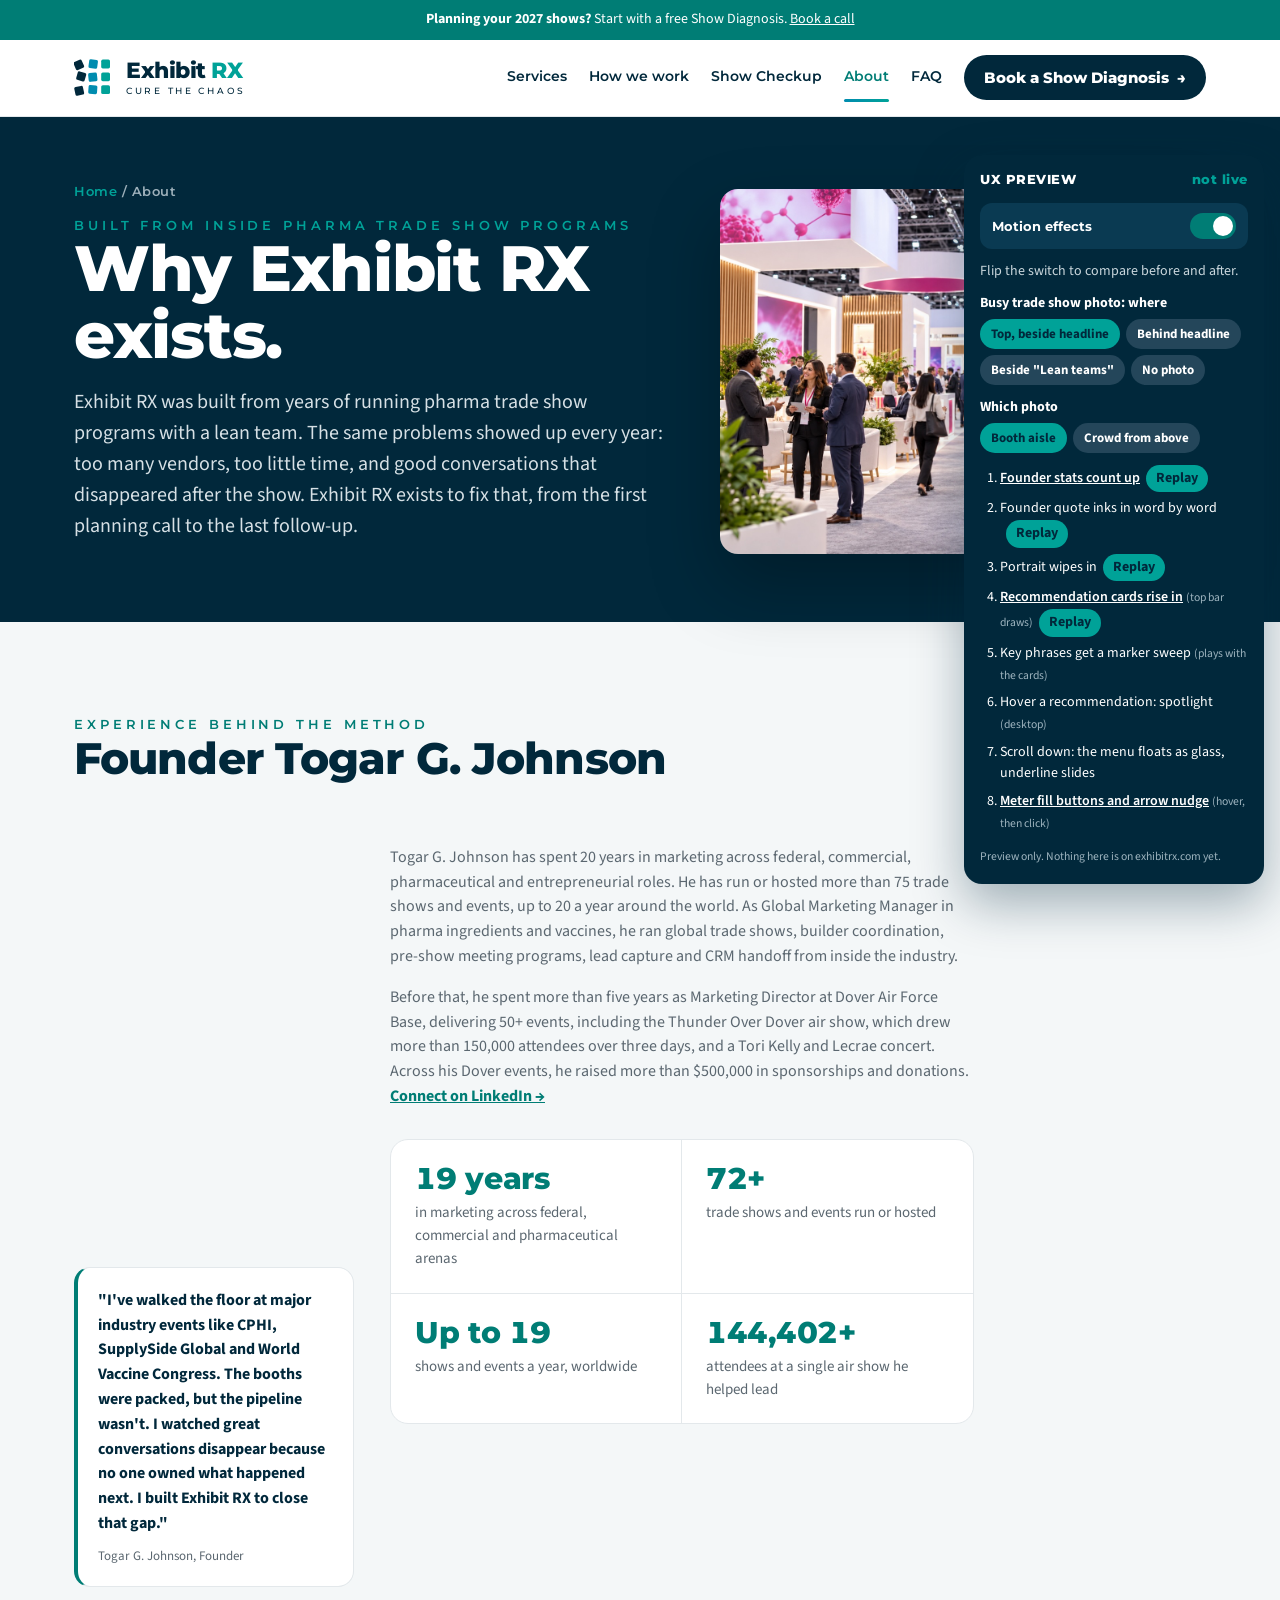
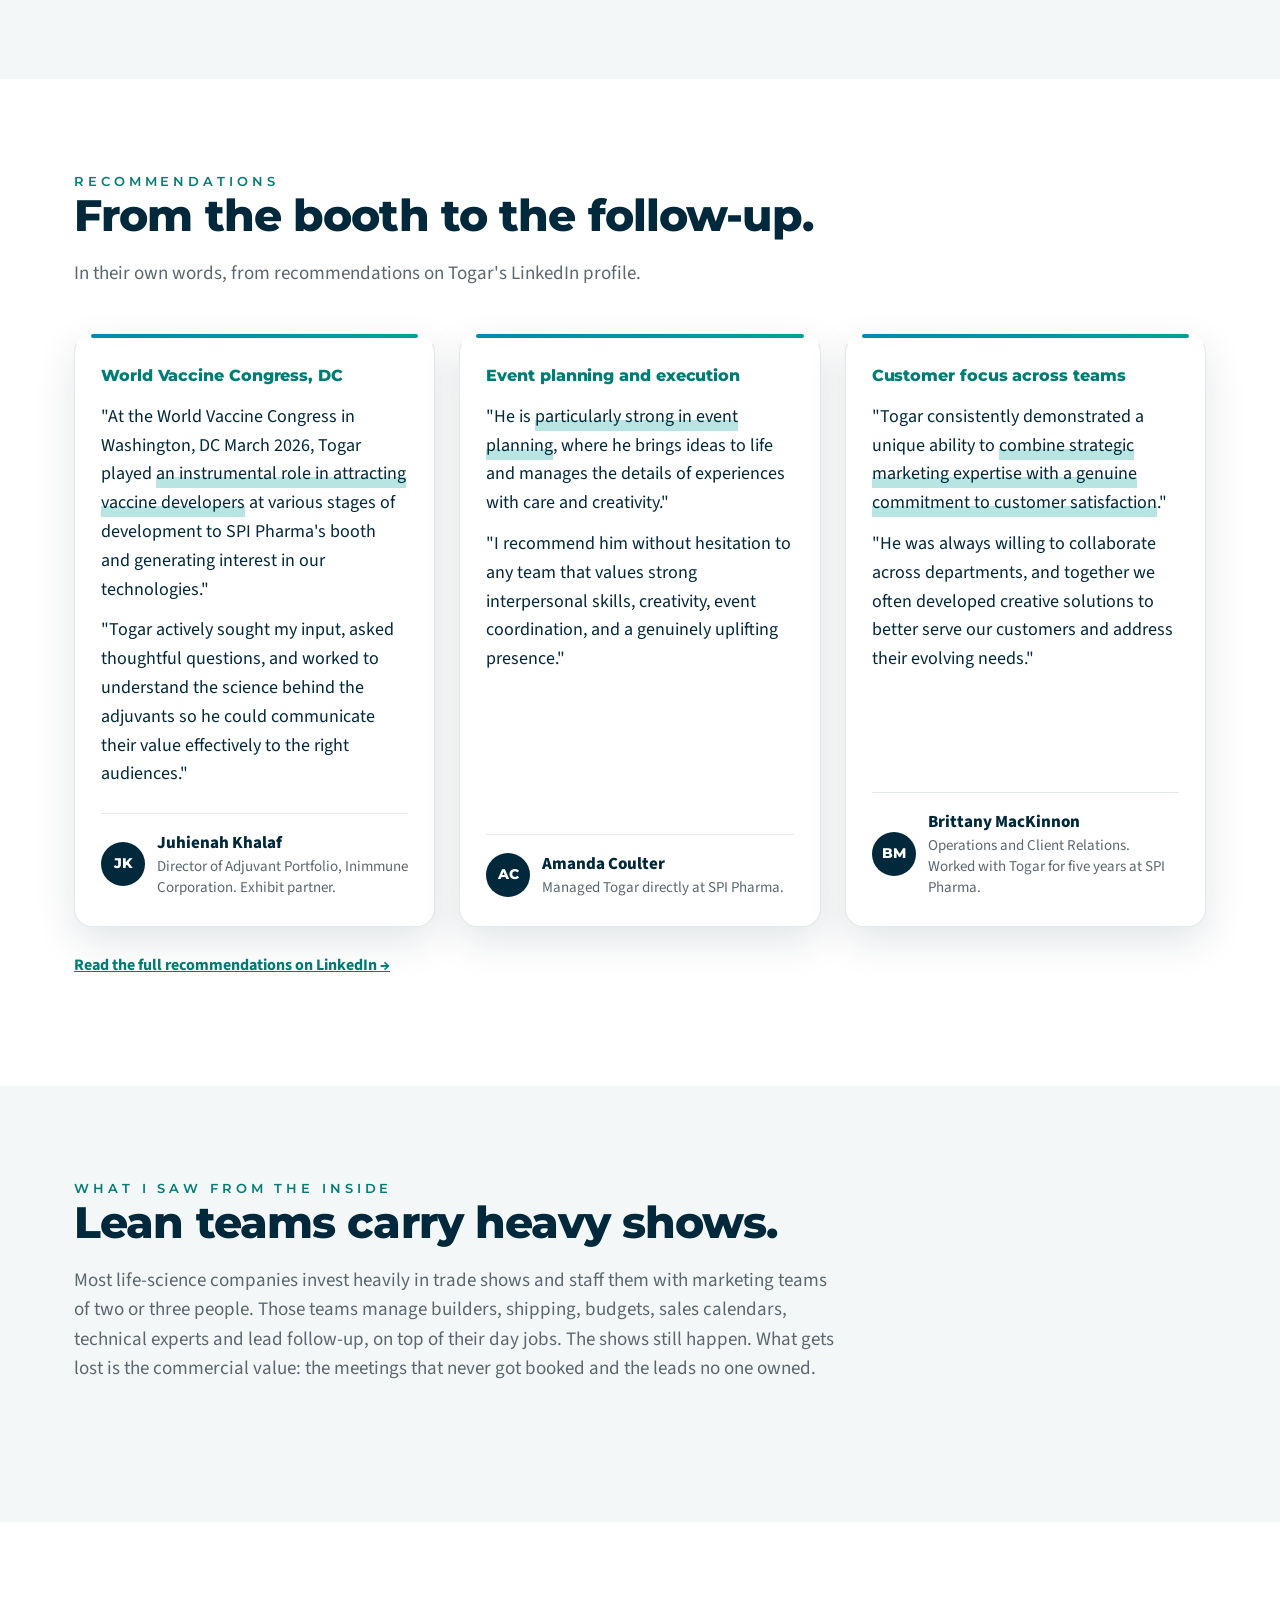
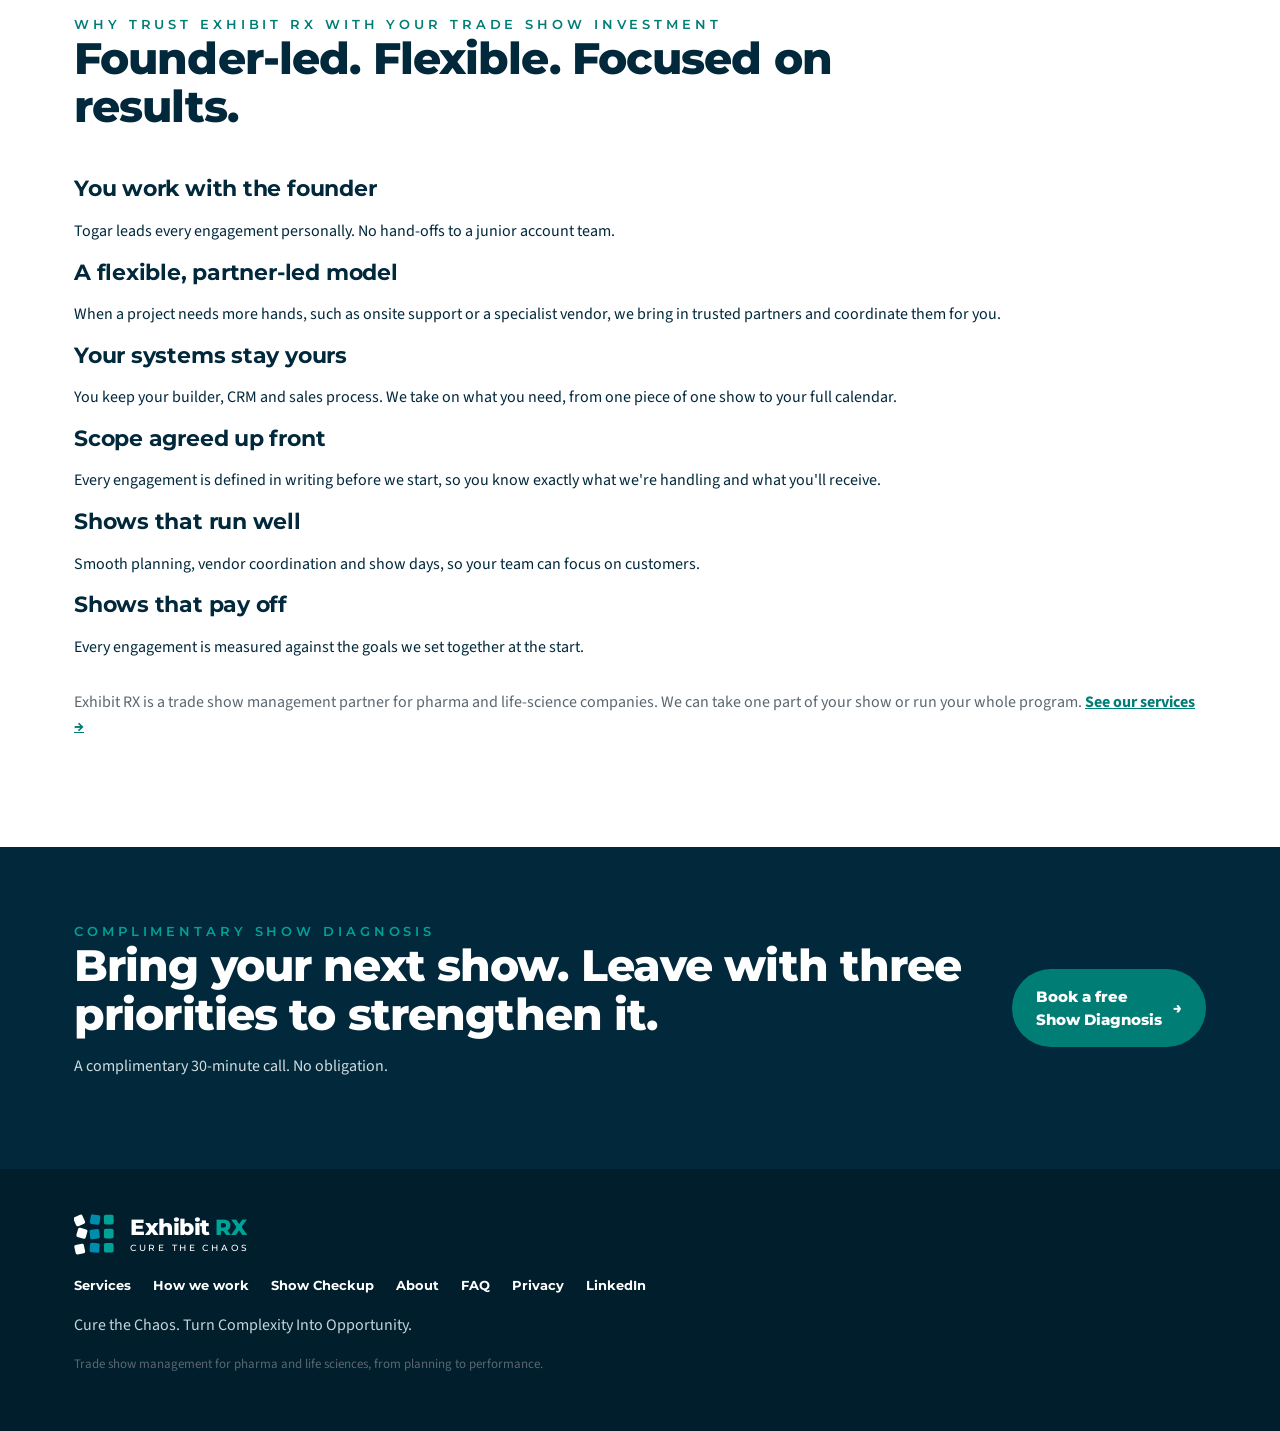
==== about.html @ 1f458995 "Positioning v9: homepage, services, About, Founding Clients, Checkup" ====
<!doctype html>
<html lang="en">
<head>
<meta charset="utf-8" />
<meta name="viewport" content="width=device-width, initial-scale=1" />
<title>About Exhibit RX | Trade Show Management for Pharma and Life Sciences</title>
<meta name="description" content="Why Exhibit RX exists: a founder-led trade show management partner built from years inside pharma and life-science exhibition programs." />
<meta property="og:type" content="website" />
<meta property="og:title" content="About Exhibit RX | Trade Show Management for Pharma and Life Sciences" />
<meta property="og:description" content="Why Exhibit RX exists: a founder-led trade show management partner built from years inside pharma and life-science exhibition programs." />
<meta property="og:image" content="https://exhibitrx.com/images/og-image.jpg" />
<meta property="og:url" content="https://exhibitrx.com/about" />
<link rel="canonical" href="https://exhibitrx.com/about" />
<link rel="icon" href="data:image/svg+xml,%3Csvg xmlns='http://www.w3.org/2000/svg' viewBox='0 0 100 100'%3E%3Crect width='100' height='100' rx='20' fill='%2301283B'/%3E%3Crect x='12' y='17' width='18' height='18' rx='4' fill='%23fff' transform='rotate(-24 21 26)'/%3E%3Crect x='18' y='40' width='18' height='18' rx='4' fill='%23fff' transform='rotate(16 27 49)'/%3E%3Crect x='13' y='70' width='18' height='18' rx='4' fill='%23fff' transform='rotate(-12 22 79)'/%3E%3Crect x='42' y='15' width='18' height='18' rx='4' fill='%23008CAF' transform='rotate(8 51 24)'/%3E%3Crect x='41' y='42' width='18' height='18' rx='4' fill='%23008CAF' transform='rotate(-6 50 51)'/%3E%3Crect x='41' y='67' width='18' height='18' rx='4' fill='%23008CAF' transform='rotate(4 50 76)'/%3E%3Crect x='67' y='15' width='18' height='18' rx='4' fill='%2300A298'/%3E%3Crect x='67' y='41' width='18' height='18' rx='4' fill='%2300A298'/%3E%3Crect x='67' y='67' width='18' height='18' rx='4' fill='%2300A298'/%3E%3C/svg%3E" />
<link rel="preconnect" href="https://fonts.googleapis.com" />
<link rel="preconnect" href="https://fonts.gstatic.com" crossorigin />
<link rel="stylesheet" href="https://fonts.googleapis.com/css2?family=Montserrat:wght@500;600;700;800&family=Source+Sans+3:wght@400;500;600&display=swap" />
<link rel="stylesheet" href="css/styles.css" />
<link rel="stylesheet" href="css/ux.css" />
<style>
  /* Busy trade show photo: placement options for the UX preview */
  .busy-img{display:none;margin:0}
  .busy-img img{width:100%;height:100%;object-fit:cover;display:block;border-radius:var(--radius);box-shadow:0 30px 70px rgba(0,0,0,.28)}
  body[data-place="hero"] .about-hero{display:grid;grid-template-columns:1.1fr .9fr;gap:52px;align-items:center}
  body[data-place="hero"] .busy-img[data-for="hero"]{display:block;aspect-ratio:4/3;max-height:380px}
  body[data-place="problem"] .prob-split{display:grid;grid-template-columns:1fr 1fr;gap:52px;align-items:center}
  body[data-place="problem"] .prob-split .head{margin-bottom:0}
  body[data-place="problem"] .busy-img[data-for="problem"]{display:block;aspect-ratio:4/3;max-height:400px}
  body[data-place="problem"] .busy-img[data-for="problem"] img{box-shadow:var(--shadow)}
  body[data-place="behind"] #about-hero{background:linear-gradient(90deg,rgba(1,40,59,.94) 0%,rgba(1,40,59,.82) 55%,rgba(1,40,59,.55) 100%),var(--busy-bg) center/cover no-repeat;padding:110px 0 104px}
  @media(max-width:900px){
    body[data-place="hero"] .about-hero,body[data-place="problem"] .prob-split{grid-template-columns:1fr;gap:28px}
    body[data-place="hero"] .busy-img[data-for="hero"],body[data-place="problem"] .busy-img[data-for="problem"]{max-height:260px;aspect-ratio:auto;height:240px}
    body[data-place="behind"] #about-hero{background:linear-gradient(rgba(1,40,59,.88),rgba(1,40,59,.88)),var(--busy-bg) center/cover no-repeat;padding:80px 0 76px}
  }
  .ux-guide[open]{max-height:calc(100vh - 32px);overflow:auto}
  .ux-guide .ux-pick{margin:4px 0 12px;display:flex;flex-wrap:wrap;gap:6px}
  .ux-guide .ux-pick button{font:inherit;font-size:13px;font-weight:700;color:#fff;background:#24465a;border:0;border-radius:99px;padding:5px 11px;cursor:pointer}
  .ux-guide .ux-pick button[aria-pressed="true"]{background:var(--teal);color:var(--navy)}
  .ux-guide .ux-pick-label{display:block;font-weight:700;color:#fff;margin-top:6px}
</style>
</head>
<body data-place="hero" data-photo="floor">
<svg width="0" height="0" style="position:absolute" aria-hidden="true">
  <symbol id="erx-mark" viewBox="0 0 100 100">
    <rect x="1" y="6" width="22" height="22" rx="4" fill="currentColor" transform="rotate(-24 12 17)"/>
    <rect x="7" y="35" width="22" height="22" rx="4" fill="currentColor" transform="rotate(16 18 46)"/>
    <rect x="2" y="71" width="22" height="22" rx="4" fill="currentColor" transform="rotate(-12 13 82)"/>
    <rect x="37" y="4" width="22" height="22" rx="4" fill="#008CAF" transform="rotate(8 48 15)"/>
    <rect x="36" y="37" width="22" height="22" rx="4" fill="#008CAF" transform="rotate(-6 47 48)"/>
    <rect x="36" y="68" width="22" height="22" rx="4" fill="#008CAF" transform="rotate(4 47 79)"/>
    <rect x="68" y="4" width="22" height="22" rx="4" fill="#00A298"/>
    <rect x="68" y="36" width="22" height="22" rx="4" fill="#00A298"/>
    <rect x="68" y="68" width="22" height="22" rx="4" fill="#00A298"/>
  </symbol>
</svg>
<div class="topbar"><strong>Planning your 2027 shows?</strong> Start with a free Show Diagnosis. <a href="index.html#audit">Book a call</a></div>
<nav class="nav"><div class="wrap navin">
  <a class="logo" href="index.html" style="color:var(--navy)"><svg width="40" height="40" aria-hidden="true"><use href="#erx-mark"/></svg><span>Exhibit <span style="color:var(--teal)">RX</span><span class="tag">Cure the Chaos</span></span></a>
  <div class="navlinks">
    <a href="index.html#solutions">Services</a>
    <a href="index.html#how">How we work</a>
    <a href="checkup.html">Show Checkup</a>
    <a href="about.html" class="active">About</a>
    <a href="index.html#faq">FAQ</a>
    <a class="btn btn-dark" href="index.html#audit">Book a Show Diagnosis</a>
  </div>
</div></nav>

<header class="hero small" id="about-hero"><div class="wrap about-hero">
  <div class="ah-text">
  <div class="breadcrumb"><a href="index.html">Home</a> / About</div>
  <div class="eyebrow">Built from inside pharma trade show programs</div>
  <h1 style="max-width:820px">Why Exhibit RX exists.</h1>
  <p style="max-width:760px;margin-top:18px">Exhibit RX was built from years of running pharma trade show programs with a lean team. The same problems showed up every year: too many vendors, too little time, and good conversations that disappeared after the show. Exhibit RX exists to fix that, from the first planning call to the last follow-up.</p>
  </div>
  <figure class="busy-img" data-for="hero"><img src="images/expo-floor-wide.jpg" alt="A busy trade show floor with attendees walking between exhibitor booths" width="1200" height="900" /></figure>
</div></header>

<section class="section mist" id="founder"><div class="wrap">
  <div class="head"><div class="eyebrow">Experience behind the method</div><h2>Founder Togar G. Johnson</h2></div>
  <div style="display:flex;flex-wrap:wrap;gap:36px;align-items:flex-start;max-width:900px">
    <div style="flex:0 1 280px"><img src="images/togar-founder.jpg" alt="Togar G. Johnson, founder of Exhibit RX" width="720" height="1080" style="width:100%;height:auto;display:block;border-radius:var(--radius);box-shadow:var(--shadow)" />
      <div class="showcard" style="margin-top:18px;border-left:4px solid var(--teal2);background:#fff">
        <p style="font-size:16px;font-weight:700;color:var(--navy);margin:0">"I've walked the floor at major industry events like CPHI, SupplySide Global and World Vaccine Congress. The booths were packed, but the pipeline wasn't. I watched great conversations disappear because no one owned what happened next. I built Exhibit RX to close that gap."</p>
        <p class="muted small" style="margin:10px 0 0">Togar G. Johnson, Founder</p>
      </div>
    </div>
    <div style="flex:1 1 320px">
      <p class="muted">Togar G. Johnson has spent 20 years in marketing across federal, commercial, pharmaceutical and entrepreneurial roles. He has run or hosted more than 75 trade shows and events, up to 20 a year around the world. As Global Marketing Manager in pharma ingredients and vaccines, he ran global trade shows, builder coordination, pre-show meeting programs, lead capture and CRM handoff from inside the industry.</p>
      <p class="muted" style="margin-bottom:0">Before that, he spent more than five years as Marketing Director at Dover Air Force Base, delivering 50+ events, including the Thunder Over Dover air show, which drew more than 150,000 attendees over three days, and a Tori Kelly and Lecrae concert. Across his Dover events, he raised more than $500,000 in sponsorships and donations. <a href="https://www.linkedin.com/in/togarjohnson" style="color:var(--teal2);font-weight:700">Connect on LinkedIn &rarr;</a></p>
      <dl class="fstats">
        <div><dt>20 years</dt><dd>in marketing across federal, commercial and pharmaceutical arenas</dd></div>
        <div><dt>75+</dt><dd>trade shows and events run or hosted</dd></div>
        <div><dt>Up to 20</dt><dd>shows and events a year, worldwide</dd></div>
        <div><dt>150,000+</dt><dd>attendees at a single air show he helped lead</dd></div>
      </dl>
    </div>
  </div>
</div></section>

<section class="section" id="recommendations"><div class="wrap">
  <style>
    .rec-hl{background:none;color:inherit;padding:0}
    .recs{display:grid;grid-template-columns:repeat(auto-fit,minmax(300px,1fr));gap:24px;margin-top:8px}
    .rec{display:flex;flex-direction:column;background:#fff;border:1px solid var(--cloud);border-top:4px solid var(--teal2);border-radius:var(--radius);padding:28px 26px;box-shadow:var(--shadow);margin:0}
    .rec .rec-tag{font-family:Montserrat,Arial,sans-serif;font-size:16px;font-weight:800;line-height:1.3;letter-spacing:-.005em;color:var(--teal2);margin:0 0 16px}
    .rec blockquote{margin:0 0 24px;font-size:18px;line-height:1.6;color:var(--navy);flex:1}
    .rec blockquote p{margin:0 0 12px}.rec blockquote p:last-child{margin:0}
    .rec figcaption{display:flex;gap:12px;align-items:center;border-top:1px solid var(--cloud);padding-top:16px}
    .rec .rec-init{flex:0 0 44px;width:44px;height:44px;border-radius:50%;background:var(--navy);color:#fff;display:flex;align-items:center;justify-content:center;font-family:Montserrat,Arial,sans-serif;font-weight:800;font-size:14px}
    .rec .rec-name{font-weight:800;font-size:17px;color:var(--navy);display:block}
    .rec .rec-role{font-size:15px;color:var(--slate);display:block;line-height:1.4}
    .recs-more{margin-top:26px}
    .recs-more a{color:var(--teal2);font-weight:700}
  </style>
  <div class="head"><div class="eyebrow">Recommendations</div><h2>From the booth to the follow-up.</h2><p>In their own words, from recommendations on Togar's LinkedIn profile.</p></div>
  <div class="recs">
    <figure class="rec">
      <p class="rec-tag">World Vaccine Congress, DC</p>
      <blockquote>
        <p>"At the World Vaccine Congress in Washington, DC March 2026, Togar played <mark class="rec-hl">an instrumental role in attracting vaccine developers</mark> at various stages of development to SPI Pharma's booth and generating interest in our technologies."</p>
        <p>"Togar actively sought my input, asked thoughtful questions, and worked to understand the science behind the adjuvants so he could communicate their value effectively to the right audiences."</p>
      </blockquote>
      <figcaption><span class="rec-init" aria-hidden="true">JK</span><span><span class="rec-name">Juhienah Khalaf</span><span class="rec-role">Director of Adjuvant Portfolio, Inimmune Corporation. Exhibit partner.</span></span></figcaption>
    </figure>
    <figure class="rec">
      <p class="rec-tag">Event planning and execution</p>
      <blockquote>
        <p>"He is <mark class="rec-hl">particularly strong in event planning</mark>, where he brings ideas to life and manages the details of experiences with care and creativity."</p>
        <p>"I recommend him without hesitation to any team that values strong interpersonal skills, creativity, event coordination, and a genuinely uplifting presence."</p>
      </blockquote>
      <figcaption><span class="rec-init" aria-hidden="true">AC</span><span><span class="rec-name">Amanda Coulter</span><span class="rec-role">Managed Togar directly at SPI Pharma.</span></span></figcaption>
    </figure>
    <figure class="rec">
      <p class="rec-tag">Customer focus across teams</p>
      <blockquote>
        <p>"Togar consistently demonstrated a unique ability to <mark class="rec-hl">combine strategic marketing expertise with a genuine commitment to customer satisfaction</mark>."</p>
        <p>"He was always willing to collaborate across departments, and together we often developed creative solutions to better serve our customers and address their evolving needs."</p>
      </blockquote>
      <figcaption><span class="rec-init" aria-hidden="true">BM</span><span><span class="rec-name">Brittany MacKinnon</span><span class="rec-role">Operations and Client Relations. Worked with Togar for five years at SPI Pharma.</span></span></figcaption>
    </figure>
  </div>
  <p class="recs-more"><a href="https://www.linkedin.com/in/togarjohnson/details/recommendations/" target="_blank" rel="noopener">Read the full recommendations on LinkedIn &rarr;</a></p>
</div></section>

<section class="section mist" id="problem"><div class="wrap prob-split">
  <div class="head"><div class="eyebrow">What I saw from the inside</div><h2>Lean teams carry heavy shows.</h2><p>Most life-science companies invest heavily in trade shows and staff them with marketing teams of two or three people. Those teams manage builders, shipping, budgets, sales calendars, technical experts and lead follow-up, on top of their day jobs. The shows still happen. What gets lost is the commercial value: the meetings that never got booked and the leads no one owned.</p></div>
  <figure class="busy-img" data-for="problem"><img src="images/expo-floor-wide.jpg" alt="A busy trade show floor with attendees walking between exhibitor booths" width="1200" height="900" loading="lazy" /></figure>
</div></section>

<section class="section" id="how-we-work"><div class="wrap">
  <div class="head"><div class="eyebrow">Why trust Exhibit RX with your trade show investment</div><h2>Founder-led. Flexible. Focused on results.</h2></div>
  <div class="whygrid">
    <div><h3>You work with the founder</h3><p>Togar leads every engagement personally. No hand-offs to a junior account team.</p></div>
    <div><h3>A flexible, partner-led model</h3><p>When a project needs more hands, such as onsite support or a specialist vendor, we bring in trusted partners and coordinate them for you.</p></div>
    <div><h3>Your systems stay yours</h3><p>You keep your builder, CRM and sales process. We take on what you need, from one piece of one show to your full calendar.</p></div>
    <div><h3>Scope agreed up front</h3><p>Every engagement is defined in writing before we start, so you know exactly what we're handling and what you'll receive.</p></div>
    <div><h3>Shows that run well</h3><p>Smooth planning, vendor coordination and show days, so your team can focus on customers.</p></div>
    <div><h3>Shows that pay off</h3><p>Every engagement is measured against the goals we set together at the start.</p></div>
  </div>
  <p class="muted" style="margin-top:30px">Exhibit RX is a trade show management partner for pharma and life-science companies. We can take one part of your show or run your whole program. <a href="index.html#solutions" style="color:var(--teal2);font-weight:700">See our services &rarr;</a></p>
</div></section>

<section class="cta" id="audit"><div class="wrap cta-in">
  <div><div class="eyebrow" style="color:var(--teal)">Complimentary Show Diagnosis</div><h2>Bring your next show. Leave with three priorities to strengthen it.</h2><p style="color:#D1DCE0">A complimentary 30-minute call. No obligation.</p></div>
  <a class="btn btn-primary" href="https://calendly.com/togarjohnson/exhibit-rx-discovery-call" target="_blank" rel="noopener">Book a free Show Diagnosis</a>
</div></section>

<footer class="footer"><div class="wrap">
  <a class="logo" href="index.html" style="color:#fff"><svg width="44" height="44" aria-hidden="true"><use href="#erx-mark"/></svg><span>Exhibit <span style="color:var(--teal)">RX</span><span class="tag">Cure the Chaos</span></span></a>
  <div class="flinks"><a href="index.html#solutions">Services</a><a href="index.html#how">How we work</a><a href="checkup.html">Show Checkup</a><a href="about.html">About</a><a href="index.html#faq">FAQ</a><a href="privacy.html">Privacy</a><a href="https://www.linkedin.com/in/togarjohnson">LinkedIn</a></div>
  <p>Cure the Chaos. Turn Complexity Into Opportunity.</p>
  <p class="small muted">Trade show management for pharma and life sciences, from planning to performance.</p>
</div></footer>
<script src="scripts/ux.js"></script>
<script>
/* UX preview: try the busy trade show photo in different places */
(function(){
  var body=document.body, KEY='erx-busy';
  var photos={
    floor:{src:'images/expo-floor-wide.jpg',alt:'A busy trade show floor with attendees walking between exhibitor booths',label:'Booth aisle'},
    crowd:{src:'https://images.unsplash.com/photo-1560439514-4e9645039924?auto=format&fit=crop&w=1400&q=80',alt:'A packed exhibition hall seen from above, crowded with attendees',label:'Crowd from above'}
  };
  var places=[['hero','Top, beside headline'],['behind','Behind headline'],['problem','Beside "Lean teams"'],['none','No photo']];
  try{ var saved=JSON.parse(localStorage.getItem(KEY)||'{}'); if(saved.place) body.dataset.place=saved.place; if(saved.photo&&photos[saved.photo]) body.dataset.photo=saved.photo; }catch(e){}
  function apply(){
    var p=photos[body.dataset.photo]||photos.floor;
    [].forEach.call(document.querySelectorAll('.busy-img img'),function(im){ im.src=p.src; im.alt=p.alt; });
    document.getElementById('about-hero').style.setProperty('--busy-bg','url("'+p.src+'")');
    [].forEach.call(document.querySelectorAll('.ux-pick button'),function(b){ b.setAttribute('aria-pressed',String(body.dataset[b.dataset.k]===b.dataset.v)); });
    try{ localStorage.setItem(KEY,JSON.stringify({place:body.dataset.place,photo:body.dataset.photo})); }catch(e){}
  }
  var g=document.querySelector('.ux-guide .ux-body');
  if(g){
    var box=document.createElement('div');
    box.innerHTML='<span class="ux-pick-label">Busy trade show photo: where</span><div class="ux-pick">'+
      places.map(function(x){ return '<button type="button" data-k="place" data-v="'+x[0]+'">'+x[1]+'</button>'; }).join('')+'</div>'+
      '<span class="ux-pick-label">Which photo</span><div class="ux-pick">'+
      Object.keys(photos).map(function(k){ return '<button type="button" data-k="photo" data-v="'+k+'">'+photos[k].label+'</button>'; }).join('')+'</div>';
    g.insertBefore(box,g.querySelector('ol'));
    box.addEventListener('click',function(e){
      var b=e.target.closest('button'); if(!b) return;
      body.dataset[b.dataset.k]=b.dataset.v; apply();
      var t=body.dataset.place==='problem'?document.getElementById('problem'):document.getElementById('about-hero');
      if(body.dataset.place!=='none') t.scrollIntoView({block:'start',behavior:'smooth'});
    });
  }
  apply();
})();
</script>
<script defer src="/_vercel/insights/script.js"></script>
</body>
</html>
---- css/styles.css ----
:root{--navy:#01283B;--navy2:#0A3A52;--teal:#00A298;--teal2:#007D75;--blue:#008CAF;--mist:#F4F7F8;--cloud:#E3E8EB;--slate:#5B6770;--white:#fff;--shadow:0 14px 40px rgba(1,40,59,.12);--radius:18px}
*{box-sizing:border-box}
html{scroll-behavior:smooth}
body{margin:0;font-family:"Source Sans 3",Arial,sans-serif;color:var(--navy);background:#fff;line-height:1.55}
a{color:inherit}
.wrap{max-width:1180px;margin:auto;padding:0 24px}
.eyebrow{font-family:Montserrat,Arial,sans-serif;text-transform:uppercase;letter-spacing:.3em;font-size:13px;font-weight:600;color:var(--teal2)}
h1,h2,h3{line-height:1.08;margin:0;font-family:Montserrat,Arial,sans-serif;font-weight:800}
h3{font-weight:700}
h1{font-size:clamp(40px,6vw,64px);line-height:1.05;letter-spacing:-.02em}
h2{font-size:clamp(30px,4.2vw,44px);line-height:1.1;letter-spacing:-.02em}
h3{font-size:22px;line-height:1.2;letter-spacing:-.01em}
.muted{color:var(--slate)}
.btn{font-family:Montserrat,Arial,sans-serif;font-size:15px;display:inline-flex;align-items:center;justify-content:center;padding:14px 22px;border-radius:999px;font-weight:800;text-decoration:none;border:2px solid transparent;cursor:pointer}
.btn-primary{background:var(--teal2);color:#fff}
.btn-primary:hover{background:var(--navy);color:#fff}
.hero .btn-primary:hover,.cta .btn-primary:hover{background:var(--teal);color:var(--navy)}
.btn-dark:hover{background:var(--teal2)}
.btn-dark{background:var(--navy);color:#fff}
.btn-outline{border-color:var(--navy);color:var(--navy)}
.btn-outline:hover{background:var(--navy);color:#fff}
.topbar{background:var(--teal2);color:#fff;text-align:center;padding:9px 16px;font-size:14px}
.topbar a{text-decoration:underline}
.nav{position:sticky;top:0;z-index:10;background:rgba(255,255,255,.96);backdrop-filter:blur(10px);border-bottom:1px solid var(--cloud)}
.navin{height:76px;display:flex;align-items:center;justify-content:space-between;gap:20px}
.logo{display:flex;align-items:center;gap:12px;font-family:Montserrat,Arial,sans-serif;font-weight:800;font-size:22px;letter-spacing:-.02em;line-height:1;white-space:nowrap;text-decoration:none}
.logo .tag{display:block;font-weight:500;font-size:8.5px;letter-spacing:.32em;text-transform:uppercase;margin-top:5px}
.navlinks{display:flex;gap:22px;align-items:center;font-size:14px;font-weight:600;font-family:Montserrat,Arial,sans-serif}
.navlinks a{text-decoration:none;padding:6px 0;border-bottom:2px solid transparent}
.navlinks a:hover,.navlinks a.active{color:var(--teal2);border-bottom-color:var(--teal2)}
.hero{background:var(--navy);color:#fff;padding:92px 0 86px}
.hero.small{padding:64px 0 60px}
.hero-grid{display:grid;grid-template-columns:1.05fr .95fr;gap:58px;align-items:center}
.hero .eyebrow{color:var(--teal)}
.hero p{font-size:20px;color:#D6E0E5;max-width:660px}
.hero-actions{display:flex;gap:12px;flex-wrap:wrap;margin:30px 0 14px}
.hero-note{font-size:14px!important}
.mock{background:var(--navy2);border:1px solid rgba(255,255,255,.14);border-radius:22px;padding:22px;box-shadow:0 30px 70px rgba(0,0,0,.25)}
.mock-head{display:flex;justify-content:space-between;gap:12px;align-items:center;border-bottom:1px solid rgba(255,255,255,.12);padding-bottom:16px}
.pill{font-size:11px;font-weight:800;text-transform:uppercase;letter-spacing:.08em;border:1px solid rgba(0,162,152,.7);color:var(--teal);padding:5px 10px;border-radius:999px}
.kpis{display:grid;grid-template-columns:repeat(4,1fr);gap:10px;margin:18px 0}
.kpi{background:rgba(255,255,255,.08);padding:13px;border-radius:12px}
.kpi b{display:block;font-size:24px;font-family:Montserrat,Arial,sans-serif;font-weight:800}
.kpi span{font-size:11px;color:#c8d6dc}
.pipeline{display:grid;gap:8px}
.stage{padding:12px 14px;border-radius:10px;background:rgba(255,255,255,.09);display:flex;justify-content:space-between}
.stage:last-child{background:var(--teal);color:var(--navy);font-weight:800}
.stage b{font-family:Montserrat,Arial,sans-serif}
.section{padding:92px 0}
.section.tight{padding:56px 0}
.section.mist{background:var(--mist)}
.section.navy{background:var(--navy);color:#fff}
.head{max-width:770px;margin-bottom:46px}
.head.center{margin-left:auto;margin-right:auto;text-align:center}
.head p{font-size:19px;color:var(--slate)}
.navy .head p{color:#D1DCE0}
.breadcrumb{font-size:13px;color:#9db0ba;margin-bottom:14px;font-family:Montserrat,Arial,sans-serif;font-weight:600;letter-spacing:.04em}
.breadcrumb a{color:var(--teal);text-decoration:none}

/* Bridge (home) */
.bridge{display:grid;grid-template-columns:1fr auto 1fr auto 1fr;gap:14px;align-items:center}
.bridge .box{border:1px solid var(--cloud);border-radius:16px;padding:24px;background:#fff;min-height:150px}
.bridge .erx{background:var(--navy);color:#fff;border-color:var(--navy)}
.arrow{font-weight:900;color:var(--teal2);font-size:24px}

/* Method timeline (redesigned) */
.phase-track{display:flex;gap:10px;flex-wrap:wrap;margin-bottom:54px}
.phase-track a{flex:1;min-width:160px;text-align:center;padding:14px 10px;border-radius:12px;background:var(--mist);text-decoration:none;font-family:Montserrat,Arial,sans-serif;font-weight:800;font-size:13px;color:var(--navy);border:1px solid var(--cloud)}
.phase-track a:hover{border-color:var(--teal2);color:var(--teal2)}
.phase{margin-bottom:68px}
.phase:last-child{margin-bottom:0}
.phase-head{display:flex;align-items:center;gap:16px;margin-bottom:30px}
.phase-num{font-family:Montserrat,Arial,sans-serif;font-weight:800;font-size:13px;letter-spacing:.1em;color:#fff;background:var(--navy);border-radius:999px;padding:8px 16px;white-space:nowrap}
.phase.during .phase-num{background:var(--teal2)}
.phase.after .phase-num{background:var(--blue)}
.phase-head h2{font-size:clamp(24px,3vw,32px)}
.phase-steps{position:relative;display:grid;gap:0}
.phase-steps::before{content:"";position:absolute;left:27px;top:8px;bottom:8px;width:2px;background:var(--cloud)}
.tl-step{position:relative;display:grid;grid-template-columns:56px 1fr;gap:22px;padding:22px 0}
.tl-marker{position:relative;z-index:1;width:56px;height:56px;border-radius:50%;background:#fff;border:2px solid var(--navy);display:flex;align-items:center;justify-content:center;font-family:Montserrat,Arial,sans-serif;font-weight:800;font-size:16px;color:var(--navy)}
.phase.during .tl-marker{border-color:var(--teal2);color:var(--teal2)}
.phase.after .tl-marker{border-color:var(--blue);color:var(--blue)}
.tl-card{background:#fff;border:1px solid var(--cloud);border-radius:16px;padding:22px 26px;display:flex;flex-wrap:wrap;gap:6px 18px;align-items:baseline}
.tl-card h3{flex:0 0 auto}
.tl-card .tl-tag{font-family:Montserrat,Arial,sans-serif;font-size:11px;font-weight:800;text-transform:uppercase;letter-spacing:.08em;color:var(--teal2)}
.tl-card p{margin:8px 0 0;width:100%;color:var(--slate)}

/* Method page intro stat strip */
.stat-strip{display:grid;grid-template-columns:repeat(3,1fr);gap:18px;margin-top:40px}
.stat-strip .card{border:1px solid var(--cloud);border-radius:16px;padding:22px;background:#fff}
.stat-strip strong{font-size:30px;color:var(--teal2);display:block;font-family:Montserrat,Arial,sans-serif;font-weight:800}

/* Product shell (platform) */
.product-shell{display:grid;grid-template-columns:250px 1fr;min-height:560px;border:1px solid var(--cloud);border-radius:22px;overflow:hidden;box-shadow:var(--shadow);background:#fff}
.side{background:var(--navy);color:#fff;padding:24px}
.side .brand{font-weight:900;font-size:20px;margin-bottom:28px}
.menu{display:grid;gap:8px}
.menu div{padding:10px 12px;border-radius:9px;color:#cbd8de;font-weight:700;font-size:14px}
.menu div.active{background:rgba(0,162,152,.18);color:#fff}
.dash{padding:30px}
.dash .pill{color:var(--teal2);border-color:var(--teal2)}
.dash-top{display:flex;justify-content:space-between;gap:20px;align-items:flex-start}
.showcard{margin-top:24px;border:1px solid var(--cloud);border-radius:16px;padding:20px}
.row{display:grid;grid-template-columns:repeat(4,1fr);gap:12px;margin-top:16px}
.metric{background:var(--mist);border-radius:12px;padding:15px}
.metric b{display:block;font-size:24px;font-family:Montserrat,Arial,sans-serif;font-weight:800}
.timeline{display:grid;grid-template-columns:repeat(5,1fr);gap:8px;margin-top:16px}
.timeline span{font-family:Montserrat,Arial,sans-serif;text-align:center;padding:10px 6px;background:var(--mist);border-radius:9px;font-size:12px;font-weight:800}
.timeline span.done{background:#DCF5F1;color:#006D65}

.feature-grid{display:grid;grid-template-columns:repeat(2,1fr);gap:18px}
.feature-grid .card{border:1px solid var(--cloud);border-radius:16px;padding:24px;background:#fff}
.feature-grid .card h3{margin-bottom:8px}

/* Photo split sections */
.photo-split{display:grid;grid-template-columns:1fr 1fr;gap:48px;align-items:center}
.photo-split.reverse{direction:rtl}
.photo-split.reverse>*{direction:ltr}
.photo-split img{width:100%;height:100%;max-height:440px;object-fit:cover;border-radius:var(--radius);box-shadow:var(--shadow);display:block}
.photo-split .eyebrow{display:block;margin-bottom:10px}
.photo-split h2{margin-bottom:14px}

/* Services / offers */
.offers{display:grid;grid-template-columns:repeat(3,1fr);gap:18px}
.offer{border:1px solid var(--cloud);border-radius:18px;padding:26px;display:flex;flex-direction:column}
.offer.featured{border:2px solid var(--teal2);box-shadow:var(--shadow)}
.offer ul{padding-left:20px;color:var(--slate);flex:1}
.offer .tag{font-size:12px;font-weight:800;text-transform:uppercase;letter-spacing:.1em;color:var(--teal2)}

/* Scorecard */
.scorecard{display:grid;grid-template-columns:.9fr 1.1fr;gap:34px;align-items:start}
.scorebox{border:1px solid var(--cloud);border-radius:18px;background:#fff;padding:26px}
.q{margin:18px 0}
.q label{display:block;font-weight:800;margin-bottom:8px}
.scale{display:grid;grid-template-columns:repeat(5,1fr);gap:7px}
.scale button{font-family:Montserrat,Arial,sans-serif;padding:9px;border:1px solid var(--cloud);background:#fff;border-radius:8px;font-weight:800;cursor:pointer}
.scale button.selected{background:var(--teal2);border-color:var(--teal2);color:#fff}
.gate{display:none;margin-top:20px;padding:20px;background:var(--mist);border-radius:14px}
.gate.show{display:block}
.fields{display:grid;grid-template-columns:1fr 1fr;gap:10px}
.fields input{width:100%;padding:12px;border:1px solid #bac6cc;border-radius:9px}
.results{display:none;margin-top:20px;border-top:1px solid var(--cloud);padding-top:20px}
.results.show{display:block}
.scorebig{font-size:56px;font-weight:800;color:var(--navy);font-family:Montserrat,Arial,sans-serif}
.bands{display:grid;gap:10px}
.band{display:grid;grid-template-columns:120px 1fr 42px;gap:10px;align-items:center;font-size:13px}
.bar{display:block;height:9px;background:var(--cloud);border-radius:99px;overflow:hidden}
.fill{display:block;height:100%;background:var(--teal)}

.proof{display:grid;grid-template-columns:repeat(3,1fr);gap:18px}
.proof .card{border:1px solid var(--cloud);border-radius:16px;padding:22px;background:#fff}
.proof strong{font-size:34px;color:var(--teal2);display:block;font-family:Montserrat,Arial,sans-serif;font-weight:800}

/* Compare table */
.compare-wrap{overflow-x:auto;border:1px solid var(--cloud);border-radius:16px}
table.compare{width:100%;border-collapse:collapse;font-size:15px;background:#fff}
table.compare th,table.compare td{padding:14px 16px;text-align:left;border-bottom:1px solid var(--cloud)}
table.compare th{font-family:Montserrat,Arial,sans-serif;font-weight:700;background:var(--mist);white-space:nowrap}
table.compare td:last-child,table.compare th:last-child{color:var(--teal2);font-weight:700}
table.compare tr:last-child td{border-bottom:none}

/* FAQ */
.faq{display:grid;gap:14px;max-width:880px}
.faq-item{border:1px solid var(--cloud);border-radius:16px;padding:22px 26px;background:#fff}
.faq-item h3{font-size:18px;margin-bottom:8px}
.faq-item p{color:var(--slate);font-size:16px;margin:0}

/* Exhibit RX Method: Prescribe / Prepare / Perform / Prove / Progress */
.acc-grid{display:grid;grid-template-columns:repeat(5,1fr);gap:16px}
.acc-grid .card{border:1px solid var(--cloud);border-radius:16px;padding:22px 20px;background:#fff}
.acc-grid .card h3{margin:6px 0 8px;font-size:19px}
.acc-grid .step-num{font-family:Montserrat,Arial,sans-serif;font-weight:800;font-size:12px;color:#fff;background:var(--navy);border-radius:999px;width:28px;height:28px;display:flex;align-items:center;justify-content:center;margin-bottom:10px}

/* One commercial process flow */
.flow{display:grid;grid-template-columns:repeat(5,1fr);gap:12px}
.flow div{background:var(--mist);border:1px solid var(--cloud);border-radius:12px;padding:18px 12px;text-align:center}
.flow div b{display:block;font-family:Montserrat,Arial,sans-serif;font-weight:800;color:var(--navy);margin-bottom:4px}
.flow div span{font-size:12px;color:var(--slate)}

/* Solutions by problem (2-col) */
.offers.two-col{grid-template-columns:repeat(2,1fr)}

/* Pulse / Continuum split blocks */
.pulse-grid{display:grid;grid-template-columns:1fr 1fr;gap:48px;align-items:center}
.pulse-grid .showcard{margin-top:0}

.team-grid{display:grid;grid-template-columns:repeat(3,1fr);gap:18px}
.team-grid .card{border:1px solid var(--cloud);border-radius:16px;padding:24px;background:#fff;text-align:center}
.team-grid .avatar{width:64px;height:64px;border-radius:50%;background:var(--navy);color:var(--teal);display:flex;align-items:center;justify-content:center;margin:0 auto 14px;font-family:Montserrat,Arial,sans-serif;font-weight:800;font-size:20px}

.cta{padding:74px 0;background:var(--navy);color:#fff}
.cta-in{display:flex;justify-content:space-between;gap:30px;align-items:center}
.footer{background:#001E2C;color:#C7D4DA;padding:44px 0}
.footer .flinks{display:flex;gap:22px;flex-wrap:wrap;margin:18px 0;font-family:Montserrat,Arial,sans-serif;font-weight:700;font-size:13px}
.footer .flinks a{text-decoration:none}
.footer .flinks a:hover{color:#fff}
.footer a{color:#fff}
.small{font-size:13px}
.hidden{display:none!important}

@media(max-width:900px){
  .navlinks{display:none}
  .hero-grid,.scorecard,.product-shell,.feature-grid,.photo-split{grid-template-columns:1fr}
  .photo-split.reverse{direction:ltr}
  .photo-split img{max-height:280px}
  .side{display:none}
  .offers,.proof,.stat-strip,.team-grid,.acc-grid,.flow,.offers.two-col,.pulse-grid{grid-template-columns:1fr}
  .bridge{grid-template-columns:1fr}
  .arrow{transform:rotate(90deg);text-align:center}
  .row,.kpis{grid-template-columns:repeat(2,1fr)}
  .timeline{grid-template-columns:1fr}
  .cta-in{display:block}
  .cta-in .btn{margin-top:18px}
  .tl-step{grid-template-columns:44px 1fr;gap:14px}
  .tl-marker{width:44px;height:44px;font-size:13px}
  .phase-steps::before{left:21px}
}
@media(max-width:580px){
  .row,.kpis,.fields{grid-template-columns:1fr}
  .hero{padding-top:64px}
  .section{padding:70px 0}
  .phase-track a{min-width:120px}
}

/* Founder block + photo carousel (about page) */
.founder{display:flex;gap:36px;align-items:flex-start;max-width:900px}
.founder-pic{width:160px;height:160px;border-radius:50%;object-fit:cover;flex-shrink:0;box-shadow:var(--shadow)}
.carousel{position:relative}
.carousel-track{display:flex;gap:18px;overflow-x:auto;scroll-snap-type:x mandatory;scroll-behavior:smooth;-ms-overflow-style:none;scrollbar-width:none;padding-bottom:4px}
.carousel-track::-webkit-scrollbar{display:none}
.carousel .slide{flex:0 0 calc((100% - 18px)/2);scroll-snap-align:start;margin:0;background:#fff;border:1px solid var(--cloud);border-radius:16px;padding:14px}
.carousel .slide img{width:100%;aspect-ratio:4/3;object-fit:cover;border-radius:12px;display:block}
.carousel .slide figcaption{font-size:.9rem;color:var(--slate);margin-top:10px}
.carousel-btn{position:absolute;top:40%;transform:translateY(-50%);width:44px;height:44px;border-radius:50%;border:0;background:var(--navy);color:#fff;font-size:28px;line-height:1;cursor:pointer;box-shadow:var(--shadow)}
.carousel-btn:hover{background:var(--teal2)}
.carousel-btn.prev{left:-14px}
.carousel-btn.next{right:-14px}
.carousel-dots{display:flex;justify-content:center;gap:8px;margin-top:18px}
.carousel-dots button{width:10px;height:10px;border-radius:50%;border:0;padding:0;background:var(--cloud);cursor:pointer}
.carousel-dots button.on{background:var(--teal)}
@media (max-width:860px){
  .founder{flex-direction:column;align-items:center;text-align:left}
  .carousel .slide{flex-basis:88%}
  .carousel-btn.prev{left:4px}
  .carousel-btn.next{right:4px}
}

/* Positioning update: pieces, keep list, RX Pulse, five measures, Continuum */
.pieces{list-style:none;padding:0;margin:0 0 8px;display:flex;flex-wrap:wrap;gap:10px}
.pieces li{font-family:Montserrat,Arial,sans-serif;font-weight:700;font-size:14px;padding:10px 16px;border:1px solid var(--cloud);border-radius:999px;background:#fff}
.keep{margin-top:36px;max-width:820px}
.keep-list{font-family:Montserrat,Arial,sans-serif;font-weight:800;font-size:clamp(20px,2.4vw,26px);line-height:1.35;margin:0 0 14px}
.keep-list span:last-child{color:var(--teal2)}
.keep .muted{font-size:19px;margin:0}
.pulse-cards{display:grid;grid-template-columns:repeat(3,1fr);gap:18px}
.pulse-cards div{background:var(--navy2);border:1px solid #285165;border-radius:16px;padding:26px}
.pulse-cards h3{margin:12px 0 8px}
.pulse-cards p{color:#cbd8de;margin:0}
.pulse-num{font-family:Montserrat,Arial,sans-serif;font-weight:800;font-size:13px;letter-spacing:.1em;color:var(--teal)}
.measures{list-style:none;padding:0;margin:0;display:grid;gap:0;max-width:880px;border-top:1px solid var(--cloud)}
.measures li{display:grid;grid-template-columns:64px 1fr;gap:18px;align-items:baseline;padding:20px 0;border-bottom:1px solid var(--cloud)}
.measures li>span{font-family:Montserrat,Arial,sans-serif;font-weight:800;font-size:22px;color:var(--teal2)}
.measures h3{font-size:20px;margin-bottom:4px}
.measures p{margin:0}
.callout{margin:32px 0 0;max-width:880px;padding:22px 26px;border-left:4px solid var(--teal2);background:var(--mist);border-radius:0 16px 16px 0;font-size:19px;font-weight:600;color:var(--navy)}
.cycle{list-style:none;padding:0;margin:0;display:grid;gap:10px;justify-items:center}
.cycle li{position:relative;text-align:center;font-family:Montserrat,Arial,sans-serif;font-weight:800}
.cycle .show{width:100%;max-width:340px;padding:16px;border-radius:14px;background:var(--navy);color:#fff;letter-spacing:.08em;text-transform:uppercase;font-size:15px}
.cycle .step{color:var(--teal2);font-size:14px;letter-spacing:.2em;text-transform:uppercase;padding:2px 0 20px}
.cycle .step::after{content:"\2193";position:absolute;left:50%;bottom:-4px;transform:translateX(-50%);font-size:18px;letter-spacing:0}
.cycle li:nth-child(5){background:var(--teal2)}
.cycle li:last-child{padding-bottom:0}
.cycle li:last-child::after{display:none}
@media(max-width:900px){.pulse-cards{grid-template-columns:1fr}.measures li{grid-template-columns:48px 1fr}}

/* Animated Five Ps: tiles start scattered, then snap into line */
.ps{list-style:none;padding:0;margin:0;display:grid;grid-template-columns:repeat(5,1fr);gap:18px;position:relative;counter-reset:none}
.ps::before{content:"";position:absolute;left:10%;right:10%;top:36px;height:2px;background:linear-gradient(90deg,#008CAF,#00A298);transform-origin:left;transition:transform 1s ease .5s}
.ps li{text-align:center;position:relative}
.ps-tile{display:flex;align-items:center;justify-content:center;width:72px;height:72px;margin:0 auto 18px;border-radius:16px;background:var(--c);color:#fff;font-family:Montserrat,Arial,sans-serif;font-weight:800;font-size:20px;box-shadow:0 0 0 6px var(--navy);transition:transform .8s cubic-bezier(.2,.8,.2,1) var(--d),opacity .6s ease var(--d)}
.ps h3{font-size:20px;margin-bottom:6px;transition:opacity .6s ease calc(var(--d) + .35s),transform .6s ease calc(var(--d) + .35s)}
.ps p{color:#cbd8de;margin:0;font-size:16px;transition:opacity .6s ease calc(var(--d) + .45s)}
.ps li:hover .ps-tile{transform:translateY(-4px)}
.ps.pre .ps-tile{transform:translate(var(--x),var(--y)) rotate(var(--r));opacity:.55}
.ps.pre h3,.ps.pre p{opacity:0}
.ps.pre h3{transform:translateY(8px)}
.ps.pre::before{transform:scaleX(0)}
.ps.pre.in .ps-tile{transform:none;opacity:1}
.ps.pre.in h3,.ps.pre.in p{opacity:1}
.ps.pre.in h3{transform:none}
.ps.pre.in::before{transform:scaleX(1)}

/* Animated chaos-to-order dots: squares settle into line left to right */
#chaos-dots.pre svg rect{opacity:0}
#chaos-dots.pre.in svg rect{animation:dots-settle .5s ease both;animation-delay:calc(var(--i,0) * 28ms)}
@keyframes dots-settle{from{opacity:0}to{opacity:1}}

.doors{display:grid;grid-template-columns:1fr 1fr;gap:20px}
.door{background:var(--navy2);border:1px solid #285165;border-top:4px solid transparent;border-radius:18px;padding:30px;display:flex;flex-direction:column;align-items:flex-start}
.door h3{margin:10px 0 10px}
.door p{color:#D1DCE0;margin:0 0 22px;flex:1}
.door-tag{display:inline-block;font-family:Montserrat,Arial,sans-serif;font-weight:800;font-size:11px;letter-spacing:.14em;text-transform:uppercase;border-radius:999px;padding:6px 14px;margin-bottom:16px}
.door.before{border-top-color:var(--teal2)}
.door.before .door-tag{background:rgba(0,125,117,.3);color:var(--teal)}
.door.before .eyebrow{color:var(--teal)}
.door.after{border-top-color:var(--blue)}
.door.after .door-tag{background:rgba(0,140,175,.3);color:#8FDCEF}
.door.after .eyebrow{color:#8FDCEF}
.door.after .btn-outline{border-color:var(--blue);color:#fff}
.door.after .btn-outline:hover{background:var(--blue);color:#fff}
@media(max-width:900px){
  .ps{grid-template-columns:1fr;gap:22px;max-width:520px;margin:auto}
  .ps::before{left:35px;right:auto;top:20px;bottom:20px;width:2px;height:auto;background:linear-gradient(180deg,#008CAF,#00A298);transform-origin:top}
  .ps.pre::before{transform:scaleY(0)}
  .ps.pre.in::before{transform:scaleY(1)}
  .ps li{display:grid;grid-template-columns:72px 1fr;column-gap:20px;text-align:left;align-items:center}
  .ps-tile{grid-row:span 2;margin:0}
  .ps h3{margin:0;align-self:end}
  .ps p{align-self:start}
  .doors{grid-template-columns:1fr}
}

/* Hero show-floor photo */
.hero-visual img{width:100%;height:auto;aspect-ratio:4/3;object-fit:cover;border-radius:22px;display:block;box-shadow:0 30px 70px rgba(0,0,0,.3)}

/* Solutions layout options (internal preview page + reusable) */
.opt-banner{background:#FFF6E0;border-bottom:1px solid #F0D9A0;padding:12px 0;font-size:15px}
.opt-banner a{color:var(--teal2);font-weight:700;margin-left:6px}
.opt-label{display:inline-block;font-family:Montserrat,Arial,sans-serif;font-weight:800;font-size:12px;letter-spacing:.15em;text-transform:uppercase;background:#E0A43A;color:#fff;border-radius:999px;padding:6px 14px;margin-bottom:18px}
.picker{display:grid;grid-template-columns:minmax(260px,.9fr) 1.4fr;gap:24px;align-items:stretch}
.pk-tabs{display:grid;gap:10px;align-content:start}
.pk-tab{display:flex;gap:14px;align-items:center;text-align:left;font:inherit;font-family:Montserrat,Arial,sans-serif;font-weight:700;font-size:15px;line-height:1.3;color:var(--navy);background:#fff;border:1px solid var(--cloud);border-radius:14px;padding:16px 18px;cursor:pointer;transition:background .2s,border-color .2s,transform .2s}
.pk-tab:hover{border-color:var(--teal2);transform:translateX(3px)}
.pk-tab[aria-selected="true"]{background:var(--navy);color:#fff;border-color:var(--navy)}
.pk-tab:focus-visible{outline:3px solid var(--blue);outline-offset:3px}
.pk-num{flex:0 0 auto;font-size:12px;color:var(--teal);letter-spacing:.08em}
.pk-panels{background:#fff;border:1px solid var(--cloud);border-radius:20px;padding:32px;box-shadow:var(--shadow)}
.pk-panel h3{font-size:28px;margin:8px 0 10px}
.pk-panel:not([hidden]){animation:pkIn .35s ease}
@keyframes pkIn{from{opacity:0;transform:translateY(8px)}to{opacity:1;transform:none}}
.pk-list{list-style:none;padding:0;margin:18px 0;display:grid;gap:10px}
.pk-list li{padding-left:28px;position:relative}
.pk-list li::before{content:"";position:absolute;left:0;top:5px;width:14px;height:14px;border-radius:4px;background:var(--teal)}
.pk-out{background:var(--mist);border-radius:12px;padding:14px 16px;margin:0 0 22px}
.svc-grid{display:grid;grid-template-columns:repeat(4,1fr);gap:16px}
.svc{border:1px solid var(--cloud);border-radius:18px;padding:24px;background:#fff;display:flex;flex-direction:column;border-top:5px solid var(--teal2)}
.svc-top{display:flex;flex-direction:column;gap:8px;margin-bottom:10px}
.svc-num{font-family:Montserrat,Arial,sans-serif;font-weight:800;font-size:28px;color:var(--cloud)}
.svc .tag{font-family:Montserrat,Arial,sans-serif;font-size:11px;font-weight:800;text-transform:uppercase;letter-spacing:.08em;color:var(--teal2)}
.svc h3{font-size:20px;margin-bottom:14px}
.svc dl{margin:0;display:grid;gap:4px}
.svc dt{font-family:Montserrat,Arial,sans-serif;font-weight:800;font-size:12px;text-transform:uppercase;letter-spacing:.1em;color:var(--navy);margin-top:10px}
.svc dd{margin:0;color:var(--slate);font-size:15px}
.svc dd ul{padding-left:18px;margin:4px 0 0}
.timing{list-style:none;padding:0;margin:0;display:grid;grid-template-columns:repeat(4,1fr);gap:0;position:relative}
.timing li{position:relative;padding:44px 20px 0 0}
.timing li::before{content:"";position:absolute;left:0;right:0;top:14px;height:3px;background:linear-gradient(90deg,var(--blue),var(--teal))}
.timing li::after{content:"";position:absolute;left:0;top:6px;width:19px;height:19px;border-radius:6px;background:var(--navy);box-shadow:0 0 0 5px var(--mist)}
.timing li:last-child::after{background:var(--teal2)}
.tm-when{font-family:Montserrat,Arial,sans-serif;font-weight:800;font-size:13px;letter-spacing:.12em;text-transform:uppercase;color:var(--teal2);margin-bottom:8px}
.tm-body h3{font-size:20px;margin-bottom:8px}
@media(max-width:1000px){.svc-grid{grid-template-columns:repeat(2,1fr)}}
@media(max-width:900px){
  .picker{grid-template-columns:1fr}
  .pk-panels{padding:24px}
  .timing{grid-template-columns:1fr;gap:6px}
  .timing li{padding:0 0 22px 40px}
  .timing li::before{left:8px;right:auto;top:0;bottom:0;width:3px;height:auto;background:linear-gradient(180deg,var(--blue),var(--teal))}
  .timing li::after{top:2px}
}
@media(max-width:580px){.svc-grid{grid-template-columns:1fr}}

/* About: founder stats in the bio column */
.fstats{display:grid;grid-template-columns:1fr 1fr;margin:30px 0 0;background:#fff;border:1px solid var(--cloud);border-radius:18px;overflow:hidden}
.fstats div{padding:22px 24px;border-top:1px solid var(--cloud)}
.fstats div:nth-child(-n+2){border-top:0}
.fstats div:nth-child(odd){border-right:1px solid var(--cloud)}
.fstats dt{font-family:Montserrat,Arial,sans-serif;font-weight:800;font-size:30px;line-height:1.1;color:var(--teal2);letter-spacing:-.01em}
.fstats dd{margin:6px 0 0;color:var(--slate);font-size:15px}
@media(max-width:420px){.fstats dt{font-size:24px}.fstats div{padding:18px}}

/* Show Rescue urgency door */
.rescue-strip{display:flex;align-items:center;gap:16px;flex-wrap:wrap;margin-top:24px;padding:16px 20px;border:1px solid #F0D9A0;border-left:5px solid #E0A43A;border-radius:14px;background:#FFF8E8;text-decoration:none;color:var(--navy);transition:transform .2s,box-shadow .2s}
.rescue-strip:hover{transform:translateY(-2px);box-shadow:var(--shadow)}
.rescue-strip:focus-visible{outline:3px solid var(--blue);outline-offset:3px}
.rescue-strip>span:nth-child(2){flex:1 1 280px}
.rescue-tag{font-family:Montserrat,Arial,sans-serif;font-weight:800;font-size:11px;letter-spacing:.14em;text-transform:uppercase;background:#E0A43A;color:#fff;border-radius:999px;padding:6px 12px}
.rescue-go{font-family:Montserrat,Arial,sans-serif;font-weight:800;font-size:14px;color:var(--teal2);white-space:nowrap}
.pk-rescue{margin:0 0 22px;padding:12px 16px;border-left:4px solid #E0A43A;background:#FFF8E8;border-radius:0 12px 12px 0;font-size:15px}

/* Show Checkup */
.cq-wrap{max-width:720px;margin:0 auto}
.cq-stage{font-family:Montserrat,Arial,sans-serif;font-weight:800;font-size:11px;letter-spacing:.14em;text-transform:uppercase;color:var(--teal2);margin-bottom:8px}
.cq-opts{display:grid;gap:8px;margin-top:4px}
.cq-opt{display:flex;align-items:flex-start;gap:12px;border:1px solid var(--cloud);border-radius:12px;padding:12px 14px;cursor:pointer;font-size:15px}
.cq-opt:hover{border-color:var(--teal2)}
.cq-opt:has(input:checked){border-color:var(--teal2);background:var(--mist)}
.cq-opt input{margin-top:3px;accent-color:var(--teal2);flex-shrink:0}
.cq-dial{width:150px;height:150px;border-radius:50%;background:conic-gradient(var(--teal2) calc(var(--pct,0)*1%),var(--cloud) 0);display:flex;align-items:center;justify-content:center;margin:0 auto 16px}
.cq-dial span{width:118px;height:118px;border-radius:50%;background:#fff;display:flex;flex-direction:column;align-items:center;justify-content:center}
.cq-dial b{font-size:36px;color:var(--navy);line-height:1;font-family:Montserrat,Arial,sans-serif;font-weight:800}
.cq-dial small{font-size:11px;color:var(--slate);letter-spacing:.08em;text-transform:uppercase;margin-top:4px}
.cq-band{text-align:center;font-family:Montserrat,Arial,sans-serif;font-weight:800;font-size:20px;margin-bottom:28px}
.cq-fix{margin:0 0 18px;padding:18px 20px;border-left:4px solid var(--teal2);background:var(--mist);border-radius:0 14px 14px 0}
.cq-fix h3{font-size:17px;margin-bottom:6px}
.cq-share{color:var(--slate);font-size:14px;margin:18px 0 0}
.hp-field{position:absolute;left:-5000px;width:1px;height:1px;overflow:hidden}
.consent{display:flex;gap:10px;align-items:flex-start;font-size:13px;color:var(--slate);margin:14px 0}
.consent input{margin-top:3px;flex-shrink:0}

/* Show Checkup report (print) */
.rpt-page{max-width:720px;margin:0 auto;padding:48px 0}
.rpt-actions{display:grid;gap:10px;margin:0 0 20px}
.rpt-move{display:grid;grid-template-columns:110px 1fr;gap:16px;padding:16px 0;border-bottom:1px solid var(--cloud)}
.rpt-move:last-child{border-bottom:0}
.rpt-move b{font-family:Montserrat,Arial,sans-serif;color:var(--teal2)}
@media print{
  .nav,.footer,.topbar,.no-print{display:none!important}
  .rpt-page{page-break-after:always;padding:0 0 30px;max-width:none}
  .rpt-page:last-child{page-break-after:auto}
  @page{margin:.6in}
}

/* v8 */
.hero-fit{font-size:16px!important;color:#BFD3DA;margin-top:12px;max-width:560px}
.credbar{background:var(--navy2);color:#fff;border-top:1px solid #285165}
.cred{list-style:none;margin:0;padding:18px 0;display:grid;grid-template-columns:repeat(4,1fr);gap:12px}
.cred li{display:flex;flex-direction:column;align-items:center;text-align:center;padding:4px 8px;border-left:1px solid #285165}
.cred li:first-child{border-left:0}
.cred b{font-family:Montserrat,Arial,sans-serif;font-weight:800;font-size:22px;color:var(--teal);line-height:1.2}
.cred span{font-size:14px;color:#D1DCE0}
@media(max-width:700px){.cred{grid-template-columns:1fr 1fr;row-gap:16px}.cred li:nth-child(3){border-left:0}}
.rescue-wrap{margin-top:24px}
button.rescue-strip{width:100%;font:inherit;text-align:left;cursor:pointer;margin-top:0}
.mini-box{margin-top:12px;padding:20px;border:1px solid var(--cloud);border-radius:14px;background:#fff}
.mini-box.dark{background:transparent;border-color:#285165;padding:16px 0 0;border-width:1px 0 0;border-radius:0;width:100%}
.mini-box .fields input{font:inherit;font-size:15px}
.mini-box.dark .fields input{background:#fff}
.mini-done p{margin:0 0 12px}
.door .mini-done p{color:#fff}
.wyg{display:grid;grid-template-columns:repeat(3,1fr);gap:20px}
.wyg-card{position:relative;background:#fff;border:1px solid var(--cloud);border-radius:var(--radius);padding:22px;box-shadow:0 8px 24px rgba(1,40,59,.06)}
.wyg-card h3{margin:16px 0 6px;font-size:19px}
.wyg-card p{margin:0}
.wyg-tag{position:absolute;top:14px;right:14px;font-family:Montserrat,Arial,sans-serif;font-weight:800;font-size:10px;letter-spacing:.14em;text-transform:uppercase;color:var(--slate);background:var(--mist);border:1px solid var(--cloud);border-radius:999px;padding:4px 10px;z-index:1}
.wyg-mock{background:var(--mist);border-radius:12px;padding:16px;min-height:150px;display:flex;align-items:center}
.wyg-score{gap:16px}
.wyg-dial{--pct:0;flex:0 0 84px;height:84px;border-radius:50%;background:conic-gradient(var(--teal2) calc(var(--pct)*1%),var(--cloud) 0);display:flex;align-items:center;justify-content:center;position:relative}
.wyg-dial::before{content:"";position:absolute;inset:10px;border-radius:50%;background:var(--mist)}
.wyg-dial span{position:relative;font-family:Montserrat,Arial,sans-serif;font-weight:800;font-size:24px;color:var(--navy)}
.wyg-bars{flex:1;display:grid;gap:8px}
.wyg-bars div{display:grid;grid-template-columns:70px 1fr;align-items:center;gap:8px;font-size:12px;color:var(--slate)}
.wyg-bars div::after{content:"";grid-column:2;grid-row:1;height:8px;border-radius:99px;background:var(--cloud)}
.wyg-bars i{grid-column:2;grid-row:1;height:8px;border-radius:99px;background:var(--teal);position:relative;z-index:1}
.wyg-table{width:100%;border-collapse:collapse;font-size:12px}
.wyg-table th{text-align:left;font-family:Montserrat,Arial,sans-serif;font-size:10px;letter-spacing:.06em;text-transform:uppercase;color:var(--slate);padding:0 4px 6px}
.wyg-table td{padding:6px 4px;border-top:1px solid var(--cloud);white-space:nowrap}
.wyg-table td:first-child{white-space:normal}
.wyg-table em{font-style:normal;font-weight:700;font-size:11px;padding:2px 7px;border-radius:99px}
.wyg-table .ok{background:#D7F1EE;color:var(--teal2)}
.wyg-table .wait{background:#FFF1D6;color:#9A6512}
.wyg-table .inv{background:#E3EEF6;color:#2A5C7A}
.wyg-kpis{display:grid;grid-template-columns:1fr 1fr;gap:10px}
.wyg-kpis div{background:#fff;border-radius:10px;padding:10px 12px}
.wyg-kpis b{display:block;font-family:Montserrat,Arial,sans-serif;font-weight:800;font-size:22px;color:var(--teal2);line-height:1.1}
.wyg-kpis span{font-size:12px;color:var(--slate)}
.wyg-link{display:inline-block;margin-top:10px;font-family:Montserrat,Arial,sans-serif;font-weight:800;font-size:14px;color:var(--teal2);text-decoration:none}
@media(max-width:960px){.wyg{grid-template-columns:1fr;max-width:520px}}
---- css/ux.css ----
/* Exhibit RX UX preview: motion layer. Everything is scoped to body.ux-on so it can be switched off. */

/* 1. Meter fill buttons: hover fills the button left to right like a gauge, click gives a springy press */
.ux-on .btn-primary,.ux-on .btn-dark{position:relative;overflow:hidden;isolation:isolate;transition:color .25s ease .15s,transform .35s cubic-bezier(.2,.8,.2,1.4)}
.ux-on .btn-primary:hover,.ux-on .btn-dark:hover{background:var(--teal2)}
.ux-on .btn-dark:hover{background:var(--navy)}
.ux-on .btn-primary::before,.ux-on .btn-dark::before{content:"";position:absolute;inset:0;background:var(--ux-fill,var(--navy));z-index:-1;transform:scaleX(0);transform-origin:left center;transition:transform .55s cubic-bezier(.65,0,.35,1)}
.ux-on .btn-dark{--ux-fill:var(--teal2)}
.ux-on .hero .btn-primary,.ux-on .cta .btn-primary{--ux-fill:var(--teal)}
.ux-on .btn-primary:hover::before,.ux-on .btn-dark:hover::before,.ux-on .btn-primary:focus-visible::before,.ux-on .btn-dark:focus-visible::before{transform:scaleX(1)}
.ux-on .hero .btn-primary:hover,.ux-on .cta .btn-primary:hover{color:var(--navy);background:var(--teal2)}
/* keep the nav button text white on hover (the plain nav link hover was turning it green on green) */
.ux-on .navlinks .btn-dark{padding:9px 18px}
.ux-on .navlinks .btn-dark,.ux-on .navlinks .btn-dark:hover{color:#fff;border-color:transparent}
/* the click: quick press down, springy release, and a ring that pops outward */
.ux-on .btn-primary:active,.ux-on .btn-dark:active{transform:scale(.95)!important;transition-duration:.08s}
.ux-on .btn-primary::after,.ux-on .btn-dark::after{content:"";position:absolute;left:var(--ux-x,50%);top:var(--ux-y,50%);width:16px;height:16px;margin:-8px 0 0 -8px;border-radius:50%;background:rgba(255,255,255,.55);opacity:0;pointer-events:none;z-index:-1}
.ux-on .ux-press::after{animation:ux-ping .5s ease-out}
@keyframes ux-ping{0%{opacity:.9;transform:scale(0)}100%{opacity:0;transform:scale(18)}}

/* 2. Arrow nudge on main calls to action */
.ux-on .ux-magnet{transition:transform .35s cubic-bezier(.2,.8,.2,1.2),color .35s ease}
.ux-on .ux-magnet .ux-arrow{display:inline-block;margin-left:8px;transition:transform .35s cubic-bezier(.2,.8,.2,1.4)}
.ux-on .ux-magnet:hover .ux-arrow{transform:translateX(5px)}
.ux-arrow{display:none}
.ux-on .ux-arrow{display:inline-block}

/* 3. Glass nav that floats on scroll (Opal style) */
.ux-on .nav{transition:margin .45s ease,border-radius .45s ease,box-shadow .45s ease,background .45s ease,top .45s ease}
.ux-on .nav.ux-float{top:12px;margin:0 16px;border-radius:999px;background:rgba(255,255,255,.72);border:1px solid rgba(227,232,235,.9);box-shadow:0 14px 40px rgba(1,40,59,.14)}

/* 4. Electric underline that follows the cursor (Surge style) */
.ux-on .navlinks{position:relative}
.ux-on .navlinks a:not(.btn){border-bottom-color:transparent!important}
.ux-bar{position:absolute;bottom:-2px;height:3px;border-radius:3px;background:linear-gradient(90deg,var(--blue),var(--teal));pointer-events:none;opacity:0;transition:left .35s cubic-bezier(.3,.8,.3,1),width .35s cubic-bezier(.3,.8,.3,1),opacity .2s ease}
.ux-on .ux-bar.ux-show{opacity:1}

/* 5. Stretchy highlight on the Solutions picker (Opal style) */
.ux-on .pk-tabs{position:relative}
.ux-on .pk-tab{position:relative;z-index:1;transition:color .3s ease,border-color .3s ease,transform .2s ease}
.ux-on .pk-tab[aria-selected="true"]{background:transparent;border-color:transparent}
.ux-hl{position:absolute;left:0;right:0;border-radius:14px;background:var(--navy);box-shadow:0 10px 26px rgba(1,40,59,.22);z-index:0;pointer-events:none}
.ux-hl.ux-ready{transition:top .45s cubic-bezier(.3,1.3,.5,1),height .45s cubic-bezier(.3,1.3,.5,1)}
.ux-off .ux-hl,.ux-off .ux-bar{display:none}

/* 6. Paper plane send (Dart style) */
.ux-on .ux-send{position:relative;overflow:hidden}
.ux-send .ux-label{display:inline-block;transition:transform .45s cubic-bezier(.5,0,.5,1),opacity .3s ease}
.ux-send .ux-plane{position:absolute;left:50%;top:50%;width:26px;height:26px;margin:-13px 0 0 -13px;opacity:0;transform:scale(.4) rotate(-20deg);pointer-events:none}
.ux-on .ux-send.ux-fly .ux-label{transform:translateY(-140%);opacity:0}
.ux-on .ux-send.ux-fly .ux-plane{animation:ux-plane 1.4s cubic-bezier(.5,0,.4,1) forwards}
.ux-on .ux-send.ux-fly::after{content:"Sent \2713";position:absolute;inset:0;display:flex;align-items:center;justify-content:center;opacity:0;animation:ux-sent .4s ease 1.15s forwards}
@keyframes ux-plane{0%{opacity:0;transform:scale(.4) rotate(-20deg)}15%{opacity:1;transform:scale(1) rotate(0)}35%{transform:translate(-14px,6px) rotate(-8deg)}100%{opacity:0;transform:translate(220px,-70px) rotate(-18deg) scale(.7)}}
@keyframes ux-sent{from{opacity:0;transform:translateY(10px)}to{opacity:1;transform:none}}

/* 7. Live sample dashboard (Meridian style) */
.ux-on .wyg-bars i{transition:width 1.1s cubic-bezier(.2,.8,.2,1)}
.ux-on .wyg-table tbody tr{transition:opacity .5s ease,transform .5s ease}
.ux-on .wyg-pre .wyg-table tbody tr{opacity:0;transform:translateX(-14px)}
.ux-on .wyg-table em{display:inline-block;transition:transform .35s cubic-bezier(.3,1.6,.5,1)}
.ux-on .wyg-pre .wyg-table em{transform:scale(0)}
.ux-on .wyg-kpis div{transition:transform .5s ease,opacity .5s ease}
.ux-on .wyg-pre .wyg-kpis div{opacity:0;transform:translateY(10px)}
.ux-on .wyg-card{transition:transform .3s ease,box-shadow .3s ease}
.ux-on .wyg-card:hover{transform:translateY(-4px);box-shadow:0 18px 40px rgba(1,40,59,.14)}

/* Preview guide panel */
.ux-guide{position:fixed;right:16px;bottom:16px;z-index:50;width:300px;max-width:calc(100vw - 32px);background:var(--navy);color:#fff;border-radius:18px;box-shadow:0 20px 50px rgba(1,40,59,.35);font-family:"Source Sans 3",Arial,sans-serif;font-size:14px}
.ux-guide summary{list-style:none;cursor:pointer;padding:14px 16px;font-family:Montserrat,Arial,sans-serif;font-weight:800;font-size:13px;letter-spacing:.04em;display:flex;align-items:center;justify-content:space-between;gap:10px}
.ux-guide summary::-webkit-details-marker{display:none}
.ux-guide summary span{color:var(--teal)}
.ux-guide .ux-body{padding:0 16px 16px}
.ux-guide p{margin:0 0 10px;color:#C9D6DC}
.ux-guide ol{margin:0 0 12px;padding-left:20px;display:grid;gap:6px}
.ux-guide a{color:#fff;font-weight:600}
.ux-guide small{color:#9DB3BE}
.ux-row{display:flex;align-items:center;justify-content:space-between;gap:10px;padding:10px 12px;margin-bottom:12px;background:var(--navy2);border-radius:12px;font-family:Montserrat,Arial,sans-serif;font-weight:700;font-size:13px}
.ux-switch{position:relative;width:46px;height:26px;border-radius:99px;border:0;background:#3B5566;cursor:pointer;transition:background .25s ease;flex:0 0 auto}
.ux-switch::after{content:"";position:absolute;top:3px;left:3px;width:20px;height:20px;border-radius:50%;background:#fff;transition:transform .25s ease}
.ux-switch[aria-checked="true"]{background:var(--teal2)}
.ux-switch[aria-checked="true"]::after{transform:translateX(20px)}
.ux-switch:focus-visible,.ux-play:focus-visible{outline:3px solid var(--teal);outline-offset:2px}
.ux-play{font:inherit;font-weight:700;color:var(--navy);background:var(--teal);border:0;border-radius:99px;padding:3px 10px;margin-left:6px;cursor:pointer}

@media (prefers-reduced-motion: reduce){
  .ux-on .btn-primary::before,.ux-on .btn-dark::before{transition:none}
  .ux-on .ux-press::after{animation:none}
  .ux-on *,.ux-bar,.ux-hl{transition-duration:.01ms!important;animation-duration:.01ms!important}
}

.ux-on .navlinks .btn{flex-shrink:0;white-space:nowrap}

/* ---------- Round 2 ---------- */

/* 8. Chaos to Order: the method assembles as you scroll */
.ux-mark{display:none}
.ux-on .ux-mark{display:block;overflow:visible;width:112px;height:112px;margin:0 auto 26px}
.ux-mark rect{transform-box:fill-box;transform-origin:center}
.ux-on .ps.ux-scroll li .ps-tile{transform:translate(calc(var(--x) * 2.2 * (1 - var(--k,1))),calc(var(--y) * 2.2 * (1 - var(--k,1)))) rotate(calc(var(--r) * 1.6 * (1 - var(--k,1))));opacity:calc(.45 + .55 * var(--k,1));transition:none}
.ux-on .ps.ux-scroll li h3,.ux-on .ps.ux-scroll li p{opacity:var(--t,1);transform:translateY(calc(10px * (1 - var(--t,1))));transition:none}
.ux-on .ps.ux-scroll::before{transform:scaleX(var(--line,1));transition:none}
.ux-on .ps.ux-scroll li.ux-done .ps-tile{box-shadow:0 0 0 6px var(--navy),0 0 0 9px rgba(0,162,152,.35)}
@media (max-width:900px){.ux-on .ps.ux-scroll::before{transform:scaleY(var(--line,1))}}

/* 9. Pipeline check calculator */
.pc{display:grid;grid-template-columns:1.05fr .95fr;gap:28px;align-items:stretch}
.pc-in,.pc-out{border-radius:var(--radius);padding:30px}
.pc-in{background:#fff;border:1px solid var(--cloud);display:grid;gap:30px;align-content:center}
.pc-field label{display:flex;justify-content:space-between;align-items:baseline;gap:12px;font-family:Montserrat,Arial,sans-serif;font-weight:700;font-size:15px;color:var(--navy);margin-bottom:12px}
.pc-field output{font-size:22px;font-weight:800;color:var(--teal2);font-variant-numeric:tabular-nums}
.pc-field input[type=range]{width:100%;-webkit-appearance:none;appearance:none;height:8px;border-radius:99px;background:linear-gradient(90deg,var(--teal2) var(--fill,50%),var(--cloud) var(--fill,50%));outline:none;cursor:pointer}
.pc-field input[type=range]::-webkit-slider-thumb{-webkit-appearance:none;width:26px;height:26px;border-radius:50%;background:#fff;border:3px solid var(--teal2);box-shadow:0 4px 12px rgba(1,40,59,.2);transition:transform .2s ease}
.pc-field input[type=range]::-moz-range-thumb{width:22px;height:22px;border-radius:50%;background:#fff;border:3px solid var(--teal2);box-shadow:0 4px 12px rgba(1,40,59,.2)}
.pc-field input[type=range]:active::-webkit-slider-thumb{transform:scale(1.15)}
.pc-field input[type=range]:focus-visible{outline:3px solid var(--blue);outline-offset:6px}
.pc-field small{display:block;margin-top:8px;color:var(--slate);font-size:14px}
.pc-out{background:var(--navy);color:#fff;display:flex;flex-direction:column;gap:16px;position:relative;overflow:hidden}
.pc-out .eyebrow{color:var(--teal)}
.pc-big{font-family:Montserrat,Arial,sans-serif;font-weight:800;font-size:clamp(44px,6vw,64px);line-height:1;letter-spacing:-.02em;font-variant-numeric:tabular-nums}
.pc-sub{font-size:18px;color:#D1DCE0;margin:0}
.pc-sub b{color:#fff}
.pc-bars{display:grid;gap:10px;margin-top:4px}
.pc-bar{display:grid;grid-template-columns:150px 1fr 44px;gap:12px;align-items:center;font-size:14px;color:#D1DCE0}
.pc-bar span:last-child{text-align:right;color:#fff;font-weight:700;font-variant-numeric:tabular-nums}
.pc-track{height:12px;border-radius:99px;background:var(--navy2);overflow:hidden}
.pc-track i{display:block;height:100%;border-radius:99px;background:var(--teal);transition:width .45s cubic-bezier(.2,.8,.2,1)}
.pc-track.now i{background:#7FD3E6}
.pc-note{font-size:13px;color:#9DB3BE;margin:auto 0 0}
.pc-out .btn{align-self:flex-start}
@media (max-width:900px){.pc{grid-template-columns:1fr}.pc-bar{grid-template-columns:110px 1fr 40px}}

/* 10. FAQ cards that light up and open */
.ux-on .faq.ux-acc .faq-item{position:relative;overflow:hidden;isolation:isolate;padding:0;transition:border-color .35s ease,box-shadow .35s ease}
.ux-on .faq.ux-acc .faq-item::before{content:"";position:absolute;inset:0;z-index:-1;background:#E6F5F3;clip-path:circle(0 at var(--gx,0) var(--gy,50%));transition:clip-path .55s cubic-bezier(.3,.7,.2,1)}
.ux-on .faq.ux-acc .faq-item:hover,.ux-on .faq.ux-acc .faq-item.ux-open,.ux-on .faq.ux-acc .faq-item:focus-within{border-color:var(--teal2);box-shadow:0 10px 28px rgba(0,125,117,.12)}
.ux-on .faq.ux-acc .faq-item:hover::before,.ux-on .faq.ux-acc .faq-item.ux-open::before{clip-path:circle(150% at var(--gx,0) var(--gy,50%))}
.faq-q{all:unset;box-sizing:border-box;display:flex;width:100%;align-items:center;justify-content:space-between;gap:16px;cursor:pointer;font-family:Montserrat,Arial,sans-serif;font-weight:800;font-size:18px;color:var(--navy)}
.ux-on .faq.ux-acc .faq-q{padding:22px 26px}
.faq-q:focus-visible{outline:3px solid var(--blue);outline-offset:-3px;border-radius:16px}
.faq-ic{flex:0 0 30px;height:30px;border-radius:50%;background:var(--mist);position:relative;transition:background .3s ease,transform .4s cubic-bezier(.3,1.4,.5,1)}
.faq-ic::before,.faq-ic::after{content:"";position:absolute;left:50%;top:50%;width:12px;height:2px;margin:-1px 0 0 -6px;background:var(--teal2);border-radius:2px}
.faq-ic::after{transform:rotate(90deg);transition:transform .3s ease}
.ux-open .faq-ic{background:var(--teal2);transform:rotate(180deg)}
.ux-open .faq-ic::before,.ux-open .faq-ic::after{background:#fff}
.ux-open .faq-ic::after{transform:rotate(0)}
.ux-off .faq-ic{display:none}
.ux-ans{display:grid;grid-template-rows:1fr}
.ux-ans>div{overflow:hidden;min-height:0}
.ux-on .faq.ux-acc .ux-ans{grid-template-rows:0fr;transition:grid-template-rows .45s cubic-bezier(.3,.7,.2,1)}
.ux-on .faq.ux-acc .faq-item.ux-open .ux-ans{grid-template-rows:1fr}
.ux-on .faq.ux-acc .ux-ans p{padding:0 26px 22px}
.ux-off .faq-q{cursor:default;margin-bottom:8px}

/* ---------- Round 3: Show Checkup ---------- */

/* 11. One question at a time */
#cq-see-score{margin-top:10px}
.cq-nav #cq-see-score{margin-top:0}
.cq-nav{display:flex;align-items:center;justify-content:space-between;gap:12px;margin-top:18px}
.cq-prog,.cq-back,.cq-next{display:none}
.ux-on .cq-step .q{display:none;margin:4px 0 0}
.ux-on .cq-step .q.cq-cur{display:block}
.ux-on .cq-step .q>label{font-family:Montserrat,Arial,sans-serif;font-size:clamp(19px,2.4vw,23px);line-height:1.3;margin:2px 0 18px;outline:none}
.ux-on .cq-step .q.cq-fwd{animation:cq-fwd .42s cubic-bezier(.2,.8,.2,1)}
.ux-on .cq-step .q.cq-bwd{animation:cq-bwd .42s cubic-bezier(.2,.8,.2,1)}
@keyframes cq-fwd{from{opacity:0;transform:translateX(32px)}to{opacity:1;transform:none}}
@keyframes cq-bwd{from{opacity:0;transform:translateX(-32px)}to{opacity:1;transform:none}}
.ux-on .cq-step:not(.cq-last) #cq-see-score{display:none}
.ux-on .cq-step{padding:30px 32px}
.ux-on .cq-nav{margin-top:24px}
.ux-on .cq-back{display:inline-flex;align-items:center;gap:6px;background:none;border:0;padding:10px 4px;font:700 15px Montserrat,Arial,sans-serif;color:var(--slate);cursor:pointer;border-radius:8px}
.ux-on .cq-back:hover{color:var(--navy)}
.ux-on .cq-back:focus-visible{outline:3px solid var(--blue);outline-offset:2px}
.ux-on .cq-back.cq-hide{visibility:hidden}
.ux-on .cq-next{display:inline-flex;gap:8px;margin-left:auto}
.ux-on .cq-next[hidden]{display:none}
.ux-on .cq-nav .btn:disabled{opacity:.4;cursor:not-allowed}
.ux-on .btn-primary:disabled::before{transform:scaleX(0)!important}
.ux-on #cq-see-score.cq-ready{animation:cq-glow 1.5s ease-out 2}
@keyframes cq-glow{0%{box-shadow:0 0 0 0 rgba(0,162,152,.55)}100%{box-shadow:0 0 0 16px rgba(0,162,152,0)}}

/* 12. Stage progress meter */
.ux-on .cq-prog{display:block;margin-bottom:26px}
.cq-prog-top{display:flex;justify-content:space-between;gap:12px;font:700 13px Montserrat,Arial,sans-serif;color:var(--slate);margin-bottom:12px}
.cq-count{color:var(--navy)}
.cq-meter{display:flex;gap:6px}
.cq-seg{display:flex;flex-direction:column;gap:8px;min-width:0}
.cq-track{display:block;height:8px;border-radius:99px;background:var(--cloud);overflow:hidden}
.cq-track i{display:block;height:100%;width:0;border-radius:99px;background:var(--teal2);transition:width .55s cubic-bezier(.65,0,.35,1)}
.cq-lab{font:800 10.5px Montserrat,Arial,sans-serif;letter-spacing:.12em;text-transform:uppercase;color:#9AA6AD;transition:color .3s ease;white-space:nowrap;overflow:hidden;text-overflow:ellipsis}
.cq-seg.cq-done .cq-lab{color:var(--navy)}
.cq-seg.cq-on .cq-lab{color:var(--teal2)}

/* 13. Answers that fill and check */
.ux-on .cq-opt{position:relative;align-items:center;padding:15px 18px 15px 54px;border:1.5px solid var(--cloud);border-radius:14px;background:#fff;font-weight:600;color:var(--navy);-webkit-tap-highlight-color:transparent;user-select:none;transition:border-color .2s ease,background .25s ease,color .25s ease,box-shadow .25s ease,transform .15s ease}
.ux-on .cq-opt input{position:absolute;opacity:0;width:1px;height:1px;margin:0;pointer-events:none}
.ux-on .cq-opt::before{content:"";position:absolute;left:18px;top:50%;width:22px;height:22px;margin-top:-11px;box-sizing:border-box;border-radius:50%;border:2px solid #B9C4CA;background:#fff;transition:border-color .2s ease}
.ux-on .cq-opt::after{content:"";position:absolute;left:26px;top:50%;width:6px;height:11px;margin-top:-8px;box-sizing:border-box;border:solid var(--teal2);border-width:0 2.5px 2.5px 0;transform:rotate(45deg) scale(0);transition:transform .28s cubic-bezier(.3,1.6,.5,1)}
@media (hover:hover){
  .ux-on .cq-opt:hover{border-color:var(--teal2);background:#fff;box-shadow:0 6px 18px rgba(1,40,59,.08)}
  .ux-on .cq-opt:hover::before{border-color:var(--teal2)}
}
.ux-on .cq-opt:active{transform:scale(.98)}
.ux-on .cq-opt:has(input:checked){background:var(--teal2);border-color:var(--teal2);color:#fff;box-shadow:0 8px 22px rgba(0,125,117,.25)}
.ux-on .cq-opt:has(input:checked)::before{border-color:#fff}
.ux-on .cq-opt:has(input:checked)::after{transform:rotate(45deg) scale(1)}
.ux-on .cq-opt:has(input:focus-visible){outline:3px solid var(--blue);outline-offset:2px}
.ux-on .cq-opt.cq-pop{animation:cq-pop .38s cubic-bezier(.3,1.6,.5,1)}
@keyframes cq-pop{0%{transform:scale(.97)}60%{transform:scale(1.015)}100%{transform:none}}

/* 14. Score reveal */
.ux-on .results .band .fill{transition:width .8s cubic-bezier(.2,.8,.2,1)}
.ux-on .results.cq-anim .cq-dial{animation:cq-dial-in .6s cubic-bezier(.3,1.4,.5,1) both}
.ux-on .results.cq-anim .cq-band,.ux-on .results.cq-anim .cq-fix,.ux-on .results.cq-anim .cq-share{animation:cq-up .5s cubic-bezier(.2,.8,.2,1) both}
.ux-on .results.cq-anim .cq-band{animation-delay:1.7s}
.ux-on .results.cq-anim .cq-fix{animation-delay:2.4s}
.ux-on .results.cq-anim .cq-share{animation-delay:2.6s}
@keyframes cq-dial-in{from{opacity:0;transform:scale(.85)}to{opacity:1;transform:none}}
@keyframes cq-up{from{opacity:0;transform:translateY(12px)}to{opacity:1;transform:none}}

@media (max-width:600px){
  .ux-on .cq-step{padding:22px 18px}
  .cq-seg{flex:1 1 0!important}
  .cq-lab{font-size:9.5px;letter-spacing:.06em;text-overflow:clip}
}

/* ---------- About page ---------- */
/* 1. Stats count up */
.ux-on .fstats dt{font-variant-numeric:tabular-nums}
.ux-on .fstats div{transition:opacity .6s ease,transform .7s cubic-bezier(.2,.8,.2,1)}
.ux-on .fstats div:nth-child(2){transition-delay:.08s}.ux-on .fstats div:nth-child(3){transition-delay:.16s}.ux-on .fstats div:nth-child(4){transition-delay:.24s}
.ux-on .fstats.ux-pre div{opacity:0;transform:translateY(14px)}
/* 2. Quote inks in */
.ux-on .ux-w{transition:opacity .45s ease,color .45s ease}
.ux-on .ux-pre .ux-w{opacity:.12;transition:none}
/* 3. Portrait wipe */
.ux-on img.ux-portrait{clip-path:inset(0 0 0 0 round 18px);transition:clip-path 1.1s cubic-bezier(.65,0,.35,1),transform 1.5s cubic-bezier(.2,.8,.2,1)}
.ux-on img.ux-portrait.ux-pre{clip-path:inset(100% 0 0 0 round 18px);transform:scale(1.06);transition:none}
.ux-on img.ux-portrait.ux-done{clip-path:none}
/* 4. Cards rise in, gradient bar draws */
.ux-on .rec{position:relative;border-top-color:transparent;transition:opacity .6s ease,transform .7s cubic-bezier(.2,.8,.2,1),box-shadow .35s ease}
.ux-on .rec::before{content:"";position:absolute;left:16px;right:16px;top:-4px;height:4px;border-radius:4px;background:linear-gradient(90deg,var(--blue),var(--teal));transform-origin:left center;transition:transform .9s cubic-bezier(.65,0,.35,1) .3s}
.ux-on .recs.ux-pre .rec{opacity:0;transform:translateY(28px);transition:none}
.ux-on .recs.ux-pre .rec::before{transform:scaleX(0);transition:none}
/* 5. Marker sweep on key phrases */
/* layer 1: the marker glow; layer 2: a solid underline that draws under the phrase when you hover the card */
.ux-on .rec-hl{background-image:linear-gradient(transparent 58%,rgba(0,162,152,.28) 58%),linear-gradient(var(--teal2),var(--teal2));background-repeat:no-repeat;background-position:0 0,0 100%;background-size:100% 100%,0% 3px;padding-bottom:2px;transition:background-size 1s cubic-bezier(.65,0,.35,1) .8s}
.ux-on .rec:nth-child(2) .rec-hl{transition-delay:.95s}.ux-on .rec:nth-child(3) .rec-hl{transition-delay:1.1s}
.ux-on .recs.ux-pre .rec-hl{background-size:0% 100%,0% 3px;transition:none}
.ux-on .recs .rec:hover .rec-hl{background-size:100% 100%,100% 3px;transition:background-size .7s cubic-bezier(.65,0,.35,1) 0s}
.ux-on .recs.ux-played .rec-hl{transition:background-size .5s cubic-bezier(.65,0,.35,1) 0s}
/* phones and tablets have no hover, so the underline draws on its own after the glow */
@media (hover:none){
  .ux-on .rec-hl{background-size:100% 100%,100% 3px;transition:background-size 1s cubic-bezier(.65,0,.35,1) .8s}
}
/* 6. Spotlight the card you hover */
@media (hover:hover) and (min-width:900px){
  .ux-on .recs:hover .rec{opacity:.5;transform:scale(.98)}
  .ux-on .recs .rec:hover{opacity:1;transform:translateY(-6px);box-shadow:0 26px 60px rgba(1,40,59,.18)}
}
@media (prefers-reduced-motion: reduce){
  .ux-on .fstats.ux-pre div,.ux-on .recs.ux-pre .rec{opacity:1;transform:none}
  .ux-on .ux-pre .ux-w{opacity:1}
  .ux-on img.ux-portrait.ux-pre{clip-path:none;transform:none}
  .ux-on .recs.ux-pre .rec::before{transform:none}
  .ux-on .recs.ux-pre .rec-hl{background-size:100% 100%,0% 3px}
}
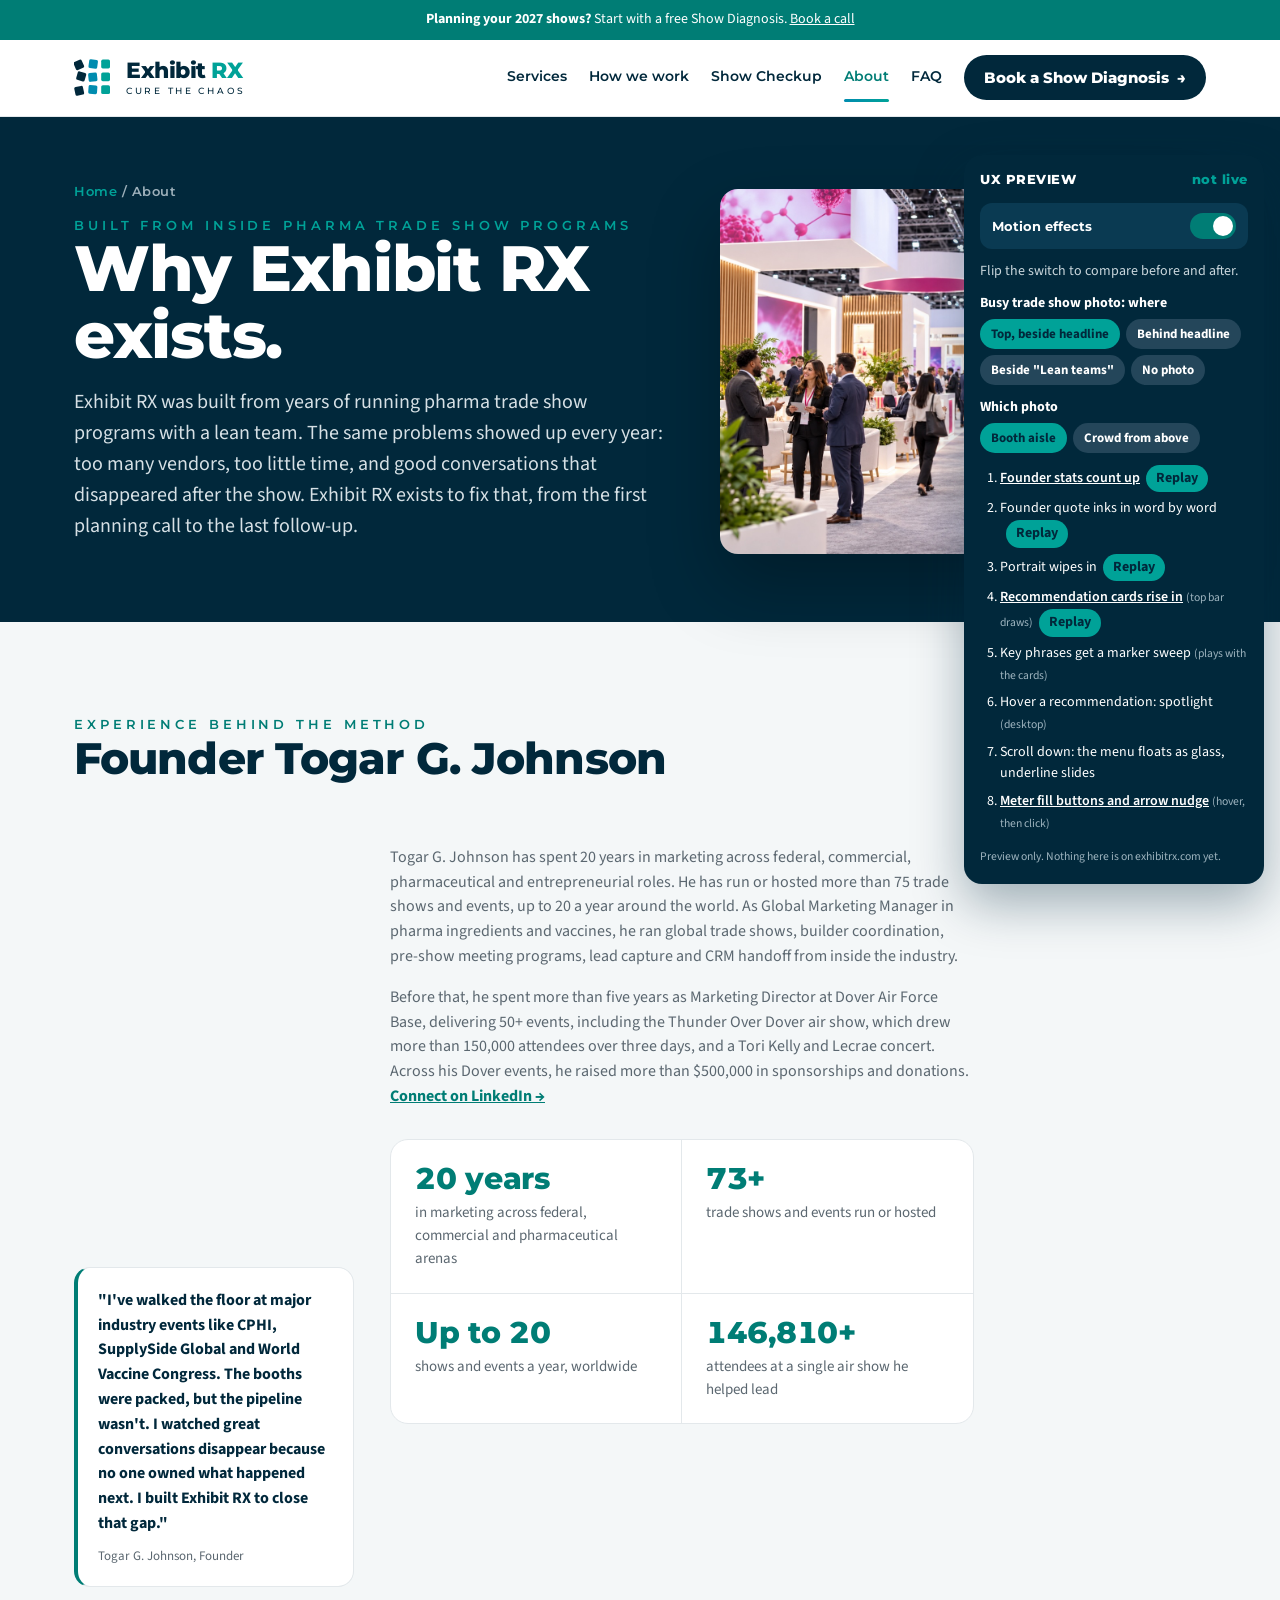
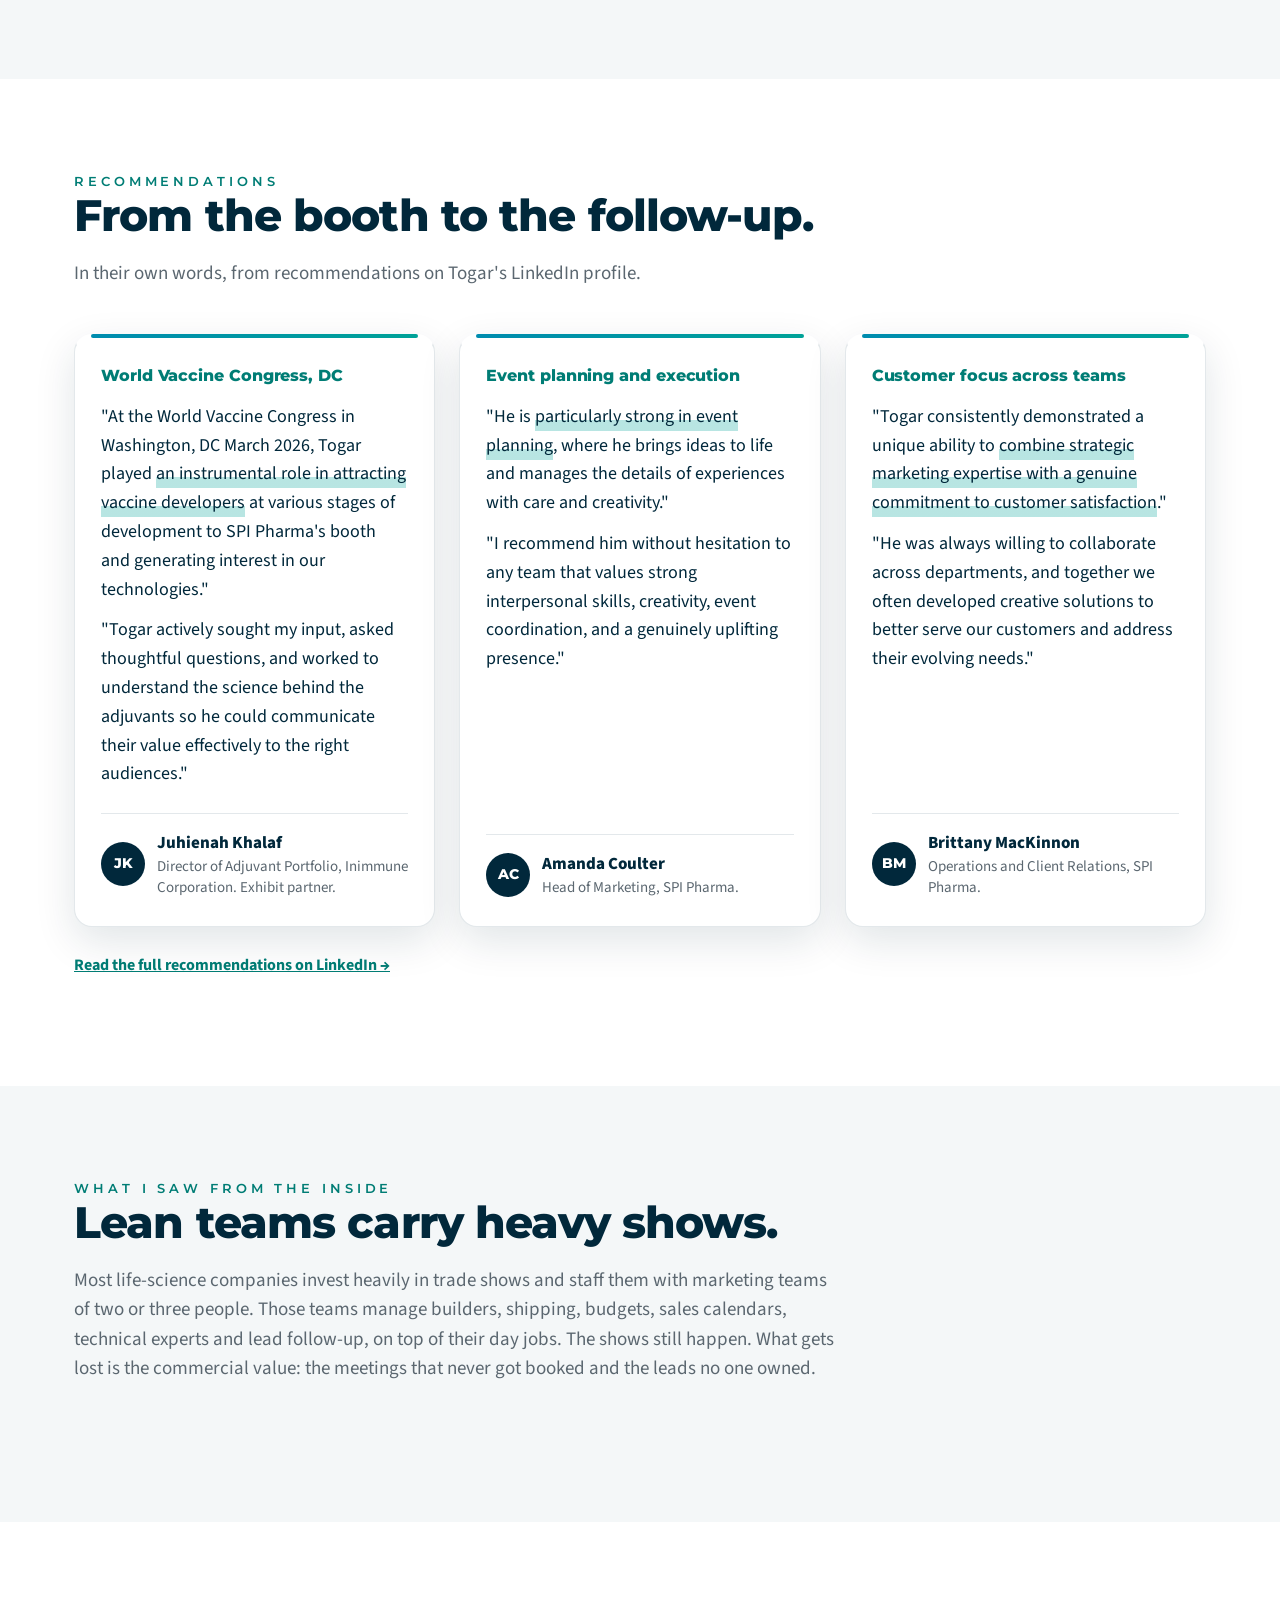
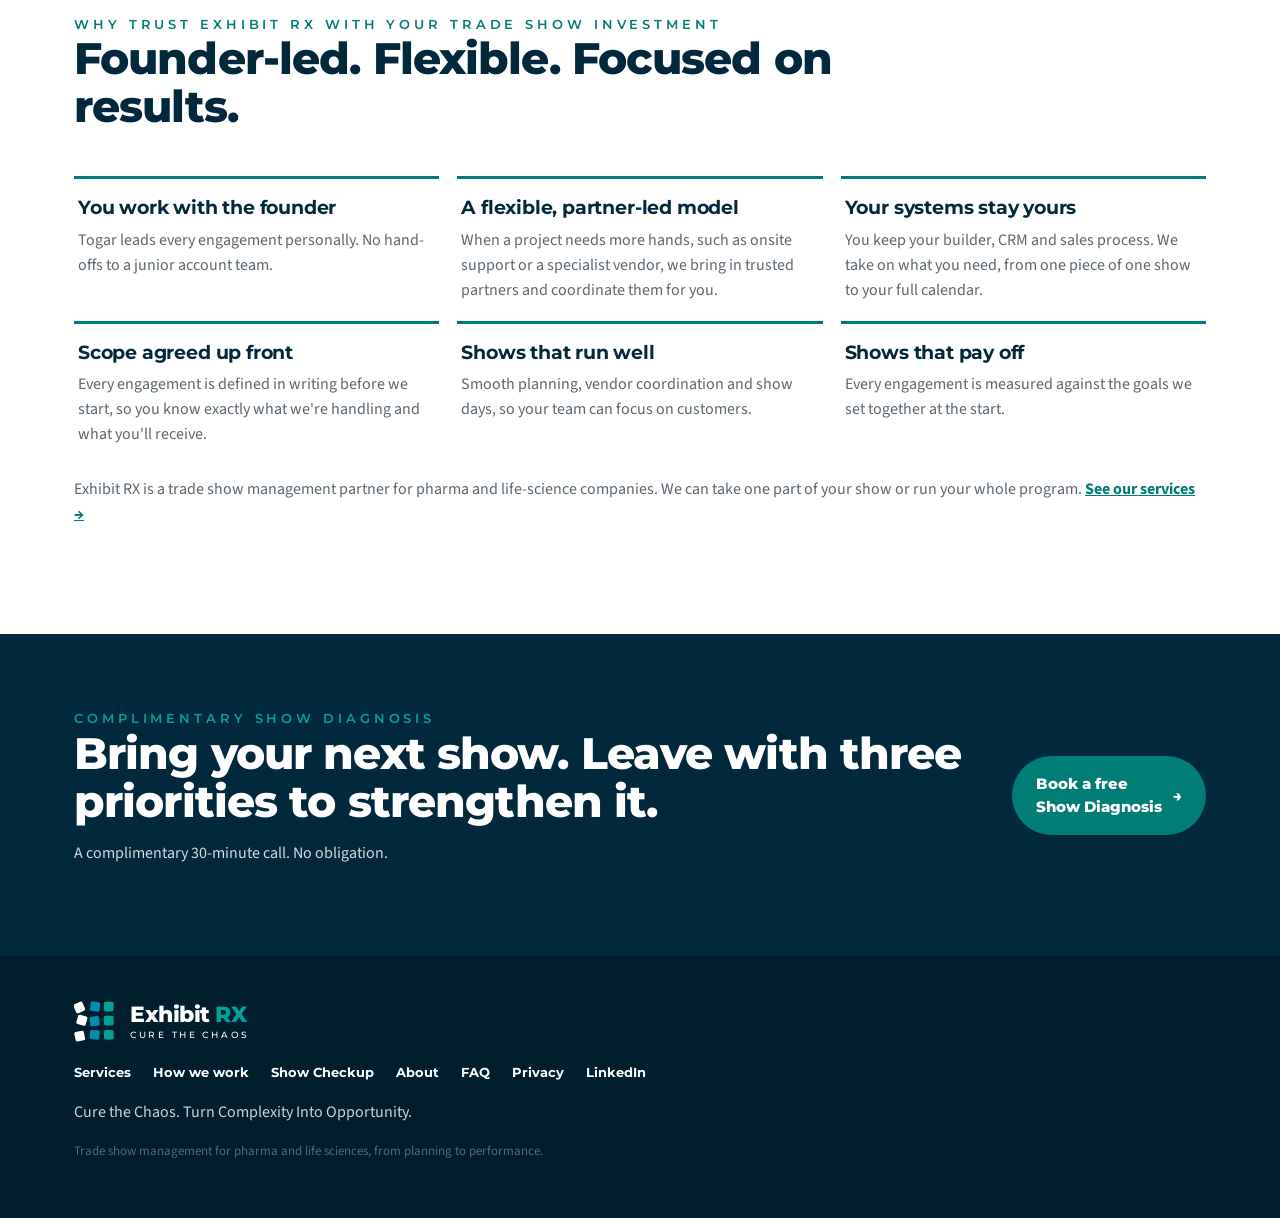
==== commit 27090680: "About: recommender titles" ====
--- a/about.html
+++ b/about.html
@@ -130,7 +130,7 @@
         <p>"He is <mark class="rec-hl">particularly strong in event planning</mark>, where he brings ideas to life and manages the details of experiences with care and creativity."</p>
         <p>"I recommend him without hesitation to any team that values strong interpersonal skills, creativity, event coordination, and a genuinely uplifting presence."</p>
       </blockquote>
-      <figcaption><span class="rec-init" aria-hidden="true">AC</span><span><span class="rec-name">Amanda Coulter</span><span class="rec-role">Managed Togar directly at SPI Pharma.</span></span></figcaption>
+      <figcaption><span class="rec-init" aria-hidden="true">AC</span><span><span class="rec-name">Amanda Coulter</span><span class="rec-role">Head of Marketing, SPI Pharma.</span></span></figcaption>
     </figure>
     <figure class="rec">
       <p class="rec-tag">Customer focus across teams</p>
@@ -138,7 +138,7 @@
         <p>"Togar consistently demonstrated a unique ability to <mark class="rec-hl">combine strategic marketing expertise with a genuine commitment to customer satisfaction</mark>."</p>
         <p>"He was always willing to collaborate across departments, and together we often developed creative solutions to better serve our customers and address their evolving needs."</p>
       </blockquote>
-      <figcaption><span class="rec-init" aria-hidden="true">BM</span><span><span class="rec-name">Brittany MacKinnon</span><span class="rec-role">Operations and Client Relations. Worked with Togar for five years at SPI Pharma.</span></span></figcaption>
+      <figcaption><span class="rec-init" aria-hidden="true">BM</span><span><span class="rec-name">Brittany MacKinnon</span><span class="rec-role">Operations and Client Relations, SPI Pharma.</span></span></figcaption>
     </figure>
   </div>
   <p class="recs-more"><a href="https://www.linkedin.com/in/togarjohnson/details/recommendations/" target="_blank" rel="noopener">Read the full recommendations on LinkedIn &rarr;</a></p>
--- a/css/styles.css
+++ b/css/styles.css
@@ -466,3 +466,54 @@
 .wyg-kpis span{font-size:12px;color:var(--slate)}
 .wyg-link{display:inline-block;margin-top:10px;font-family:Montserrat,Arial,sans-serif;font-weight:800;font-size:14px;color:var(--teal2);text-decoration:none}
 @media(max-width:960px){.wyg{grid-template-columns:1fr;max-width:520px}}
+
+/* v9 positioning: trade show management partner */
+.pains{list-style:none;padding:0;margin:0;display:grid;grid-template-columns:repeat(auto-fit,minmax(250px,1fr));gap:12px;max-width:1000px}
+.pains li{display:flex;gap:12px;align-items:flex-start;background:#fff;border:1px solid var(--cloud);border-radius:14px;padding:16px 18px;font-weight:600;font-size:17px;line-height:1.35}
+.pains li::before{content:"";flex:0 0 12px;height:12px;margin-top:5px;border-radius:3px;background:var(--blue);transform:rotate(-12deg)}
+.pk-group{font-family:Montserrat,Arial,sans-serif;font-size:11px;font-weight:800;letter-spacing:.16em;text-transform:uppercase;color:var(--slate);margin:10px 0 -2px 4px}
+.pk-group:first-child{margin-top:0}
+.pk-panel .pk-name{font-family:Montserrat,Arial,sans-serif;font-weight:700;color:var(--teal2);margin:0 0 4px;font-size:16px}
+.pk-dl{display:grid;grid-template-columns:150px 1fr;gap:10px 18px;margin:18px 0 20px;font-size:16px}
+.pk-dl dt{font-family:Montserrat,Arial,sans-serif;font-weight:700;font-size:13px;letter-spacing:.04em;color:var(--slate);padding-top:2px}
+.pk-dl dd{margin:0}
+.pk-fine{font-size:14px;color:var(--slate);border-left:3px solid var(--cloud);padding-left:12px;margin:0 0 20px}
+@media(max-width:580px){.pk-dl{grid-template-columns:1fr;gap:2px}.pk-dl dd{margin-bottom:10px}}
+.life{display:grid;grid-template-columns:repeat(4,1fr);gap:16px;margin-top:56px}
+.life > div{background:var(--navy2);border:1px solid #285165;border-radius:16px;padding:22px 20px}
+.life-when{font-family:Montserrat,Arial,sans-serif;font-weight:800;font-size:17px;margin:0 0 2px}
+.life-stage{font-size:13px;font-weight:700;letter-spacing:.06em;color:var(--teal);margin:0 0 12px}
+.life ul{list-style:none;padding:0;margin:0;display:grid;gap:6px;font-size:15px;color:#D1DCE0}
+.life li{padding-left:16px;position:relative}
+.life li::before{content:"";position:absolute;left:0;top:8px;width:6px;height:6px;border-radius:2px;background:var(--teal)}
+.life-note{color:#D1DCE0;margin:22px auto 0;max-width:760px;text-align:center;font-size:16px}
+.heritage{font-family:Montserrat,Arial,sans-serif;font-weight:800;color:var(--teal);text-align:center;margin:30px 0 0;font-size:18px;letter-spacing:.01em}
+@media(max-width:1000px){.life{grid-template-columns:1fr 1fr}}
+@media(max-width:580px){.life{grid-template-columns:1fr;margin-top:40px}}
+.whygrid{display:grid;grid-template-columns:repeat(3,1fr);gap:18px}
+.whygrid div{border-top:3px solid var(--teal2);padding:18px 4px 0}
+.whygrid h3{font-size:19px;margin:0 0 8px}
+.whygrid p{margin:0;color:var(--slate)}
+@media(max-width:900px){.whygrid{grid-template-columns:1fr 1fr}}
+@media(max-width:580px){.whygrid{grid-template-columns:1fr}}
+.pullquote{margin:22px 0 0;padding:18px 20px;background:#fff;border-left:4px solid var(--teal2);border-radius:0 14px 14px 0;font-size:17px;color:var(--navy)}
+.pullquote cite{display:block;font-style:normal;font-size:14px;color:var(--slate);margin-top:8px}
+.founding-band{display:flex;flex-wrap:wrap;gap:18px 32px;align-items:center;justify-content:space-between;background:var(--mist);border:1px solid var(--cloud);border-left:6px solid var(--teal);border-radius:var(--radius);padding:26px 30px}
+.founding-band h2{font-size:clamp(22px,2.6vw,28px);margin:6px 0 6px}
+.founding-band p{margin:0;color:var(--slate);max-width:640px}
+.hero-alt{font-size:15px!important;margin:0 0 6px}
+.hero-alt a{color:#fff;font-weight:700}
+.cred li.cred-lead b{color:#fff}
+.twocol{display:grid;grid-template-columns:1fr 1fr;gap:28px}
+.twocol h3{margin:0 0 10px}
+@media(max-width:800px){.twocol{grid-template-columns:1fr}}
+.steps4{list-style:none;padding:0;margin:0;display:grid;grid-template-columns:repeat(4,1fr);gap:16px;counter-reset:s}
+.steps4 li{counter-increment:s;background:#fff;border:1px solid var(--cloud);border-radius:16px;padding:20px}
+.steps4 li::before{content:"0" counter(s);display:block;font-family:Montserrat,Arial,sans-serif;font-weight:800;color:var(--teal2);font-size:13px;letter-spacing:.1em;margin-bottom:8px}
+.steps4 b{display:block;font-family:Montserrat,Arial,sans-serif;margin-bottom:4px}
+.steps4 span{color:var(--slate);font-size:15px}
+@media(max-width:900px){.steps4{grid-template-columns:1fr 1fr}}
+@media(max-width:520px){.steps4{grid-template-columns:1fr}}
+/* Keep-list centered under the chaos animation */
+.keep-list.keep-center{margin:32px auto 0;text-align:center;max-width:none}
+.keep-list.keep-center span:last-child{display:block;font-size:.72em;margin-top:8px}
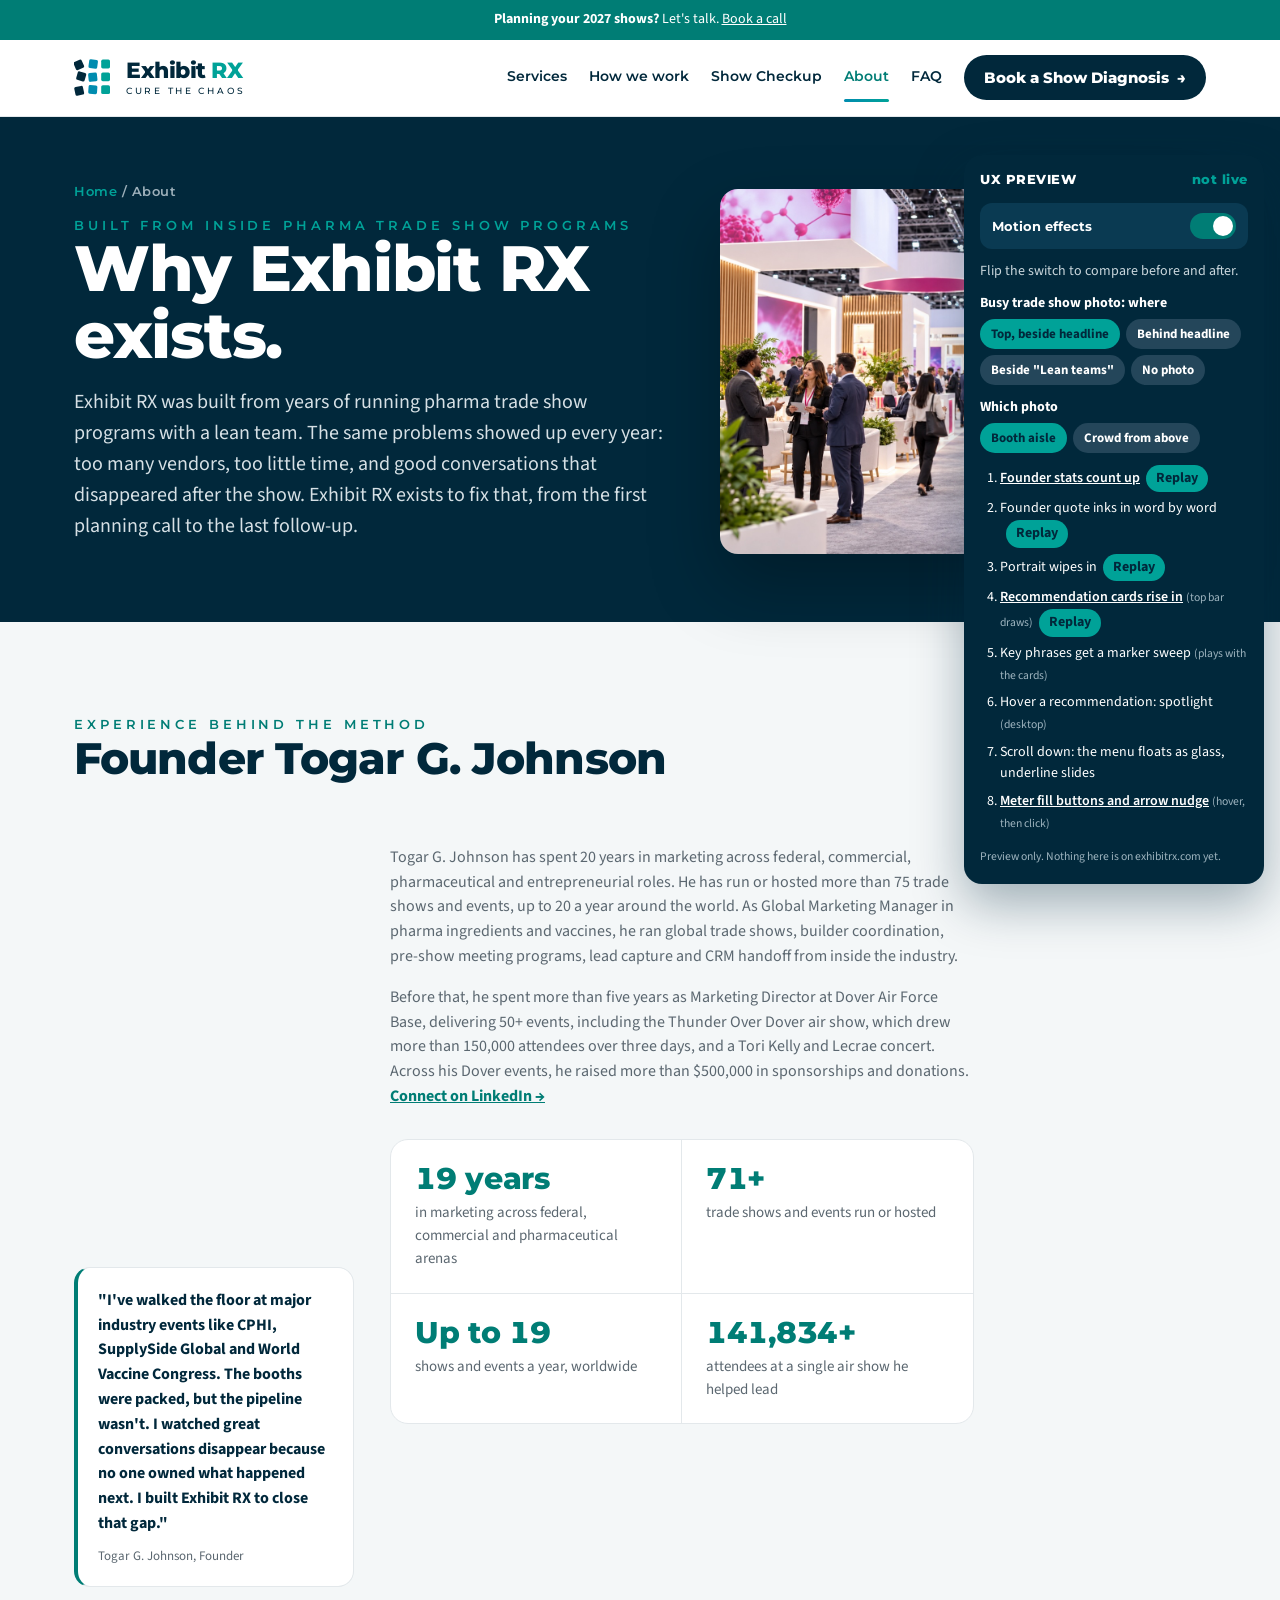
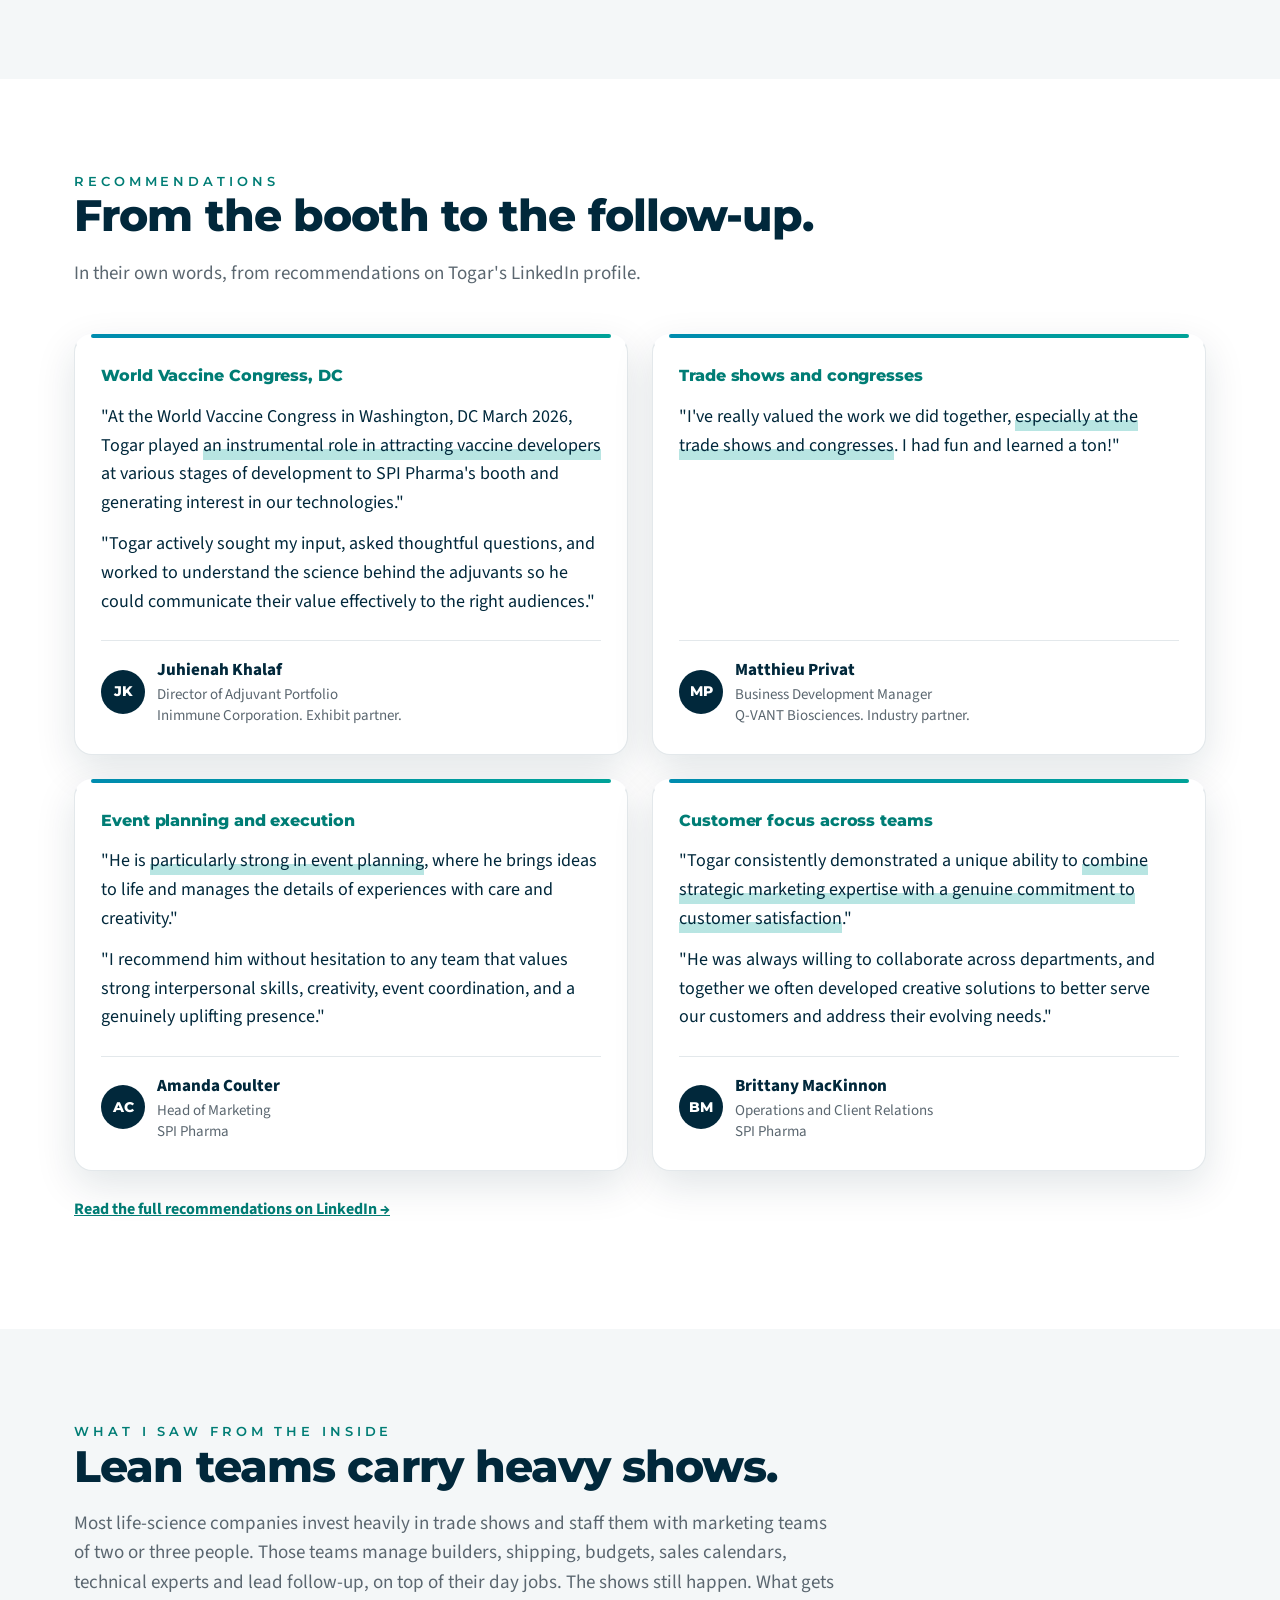
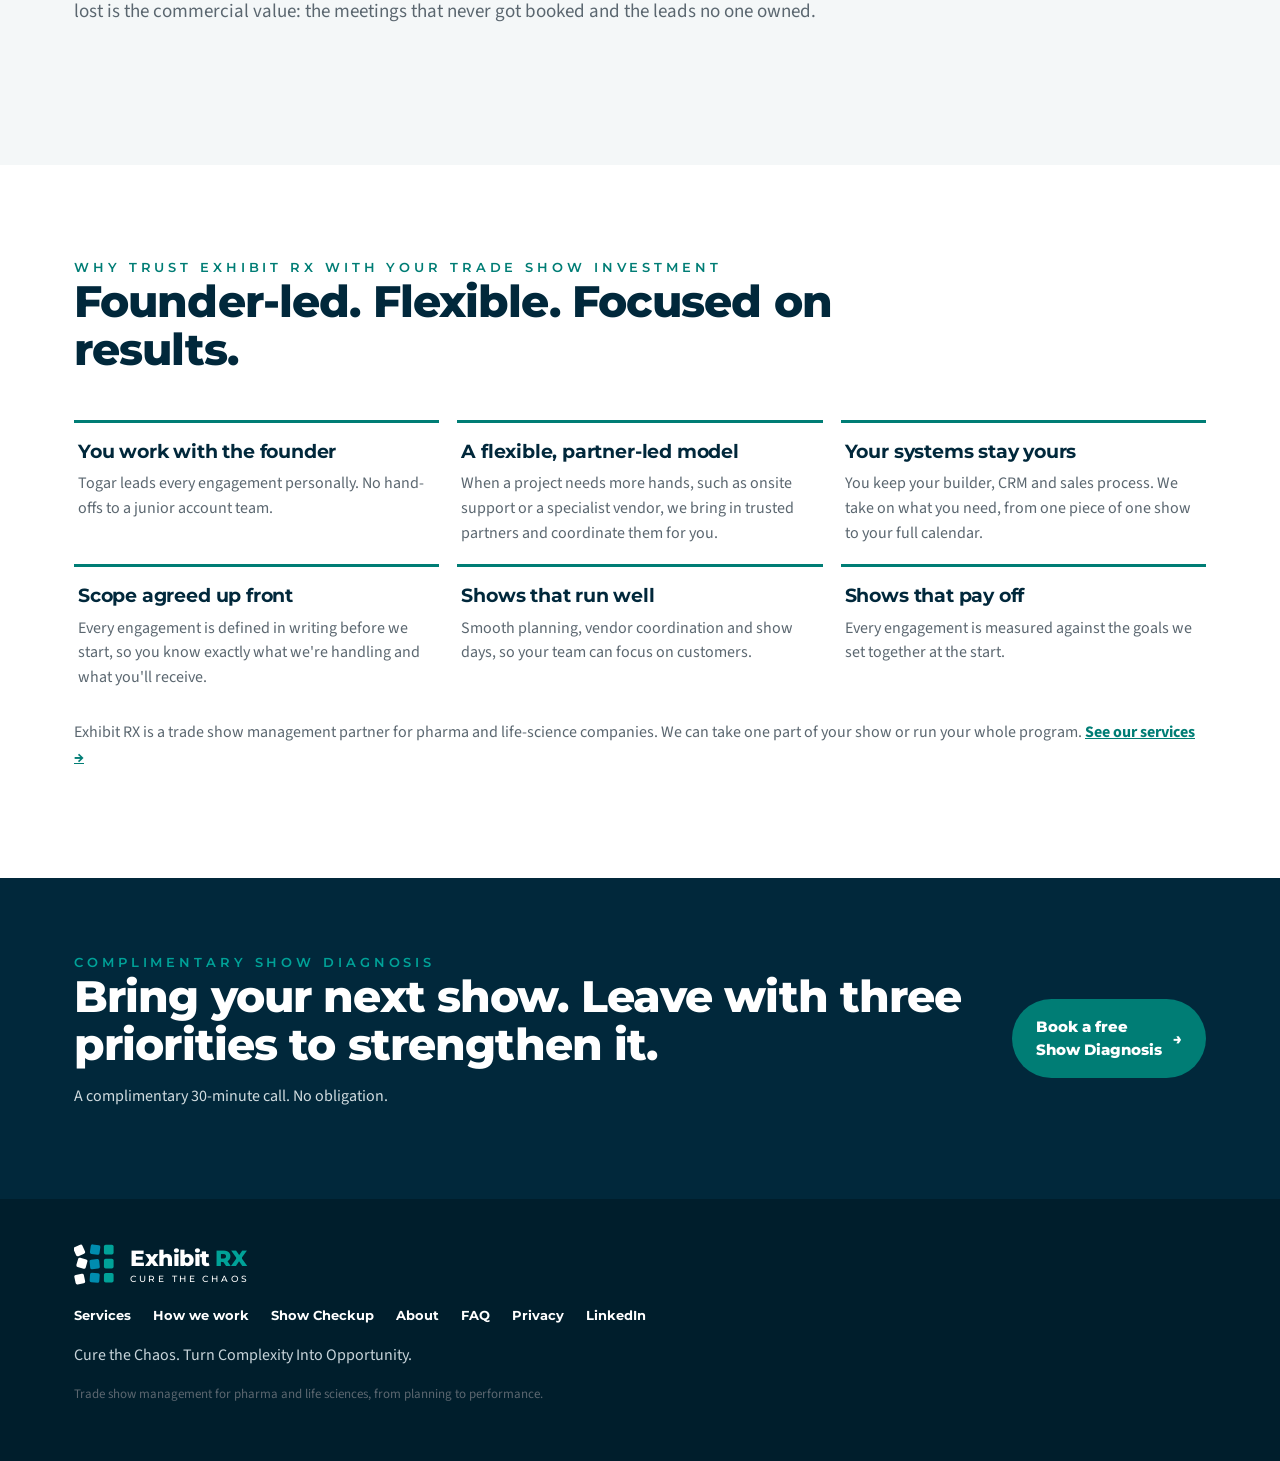
==== commit 64beca1d: "About: add Matthieu Privat rec, company on its own line, 2x2 grid, Book a call to Intro Call" ====
--- a/about.html
+++ b/about.html
@@ -54,7 +54,7 @@
     <rect x="68" y="68" width="22" height="22" rx="4" fill="#00A298"/>
   </symbol>
 </svg>
-<div class="topbar"><strong>Planning your 2027 shows?</strong> Start with a free Show Diagnosis. <a href="index.html#audit">Book a call</a></div>
+<div class="topbar"><strong>Planning your 2027 shows?</strong> Let's talk. <a href="https://calendly.com/togarjohnson/exhibit-rx-intro-call" target="_blank" rel="noopener">Book a call</a></div>
 <nav class="nav"><div class="wrap navin">
   <a class="logo" href="index.html" style="color:var(--navy)"><svg width="40" height="40" aria-hidden="true"><use href="#erx-mark"/></svg><span>Exhibit <span style="color:var(--teal)">RX</span><span class="tag">Cure the Chaos</span></span></a>
   <div class="navlinks">
@@ -102,7 +102,8 @@
 <section class="section" id="recommendations"><div class="wrap">
   <style>
     .rec-hl{background:none;color:inherit;padding:0}
-    .recs{display:grid;grid-template-columns:repeat(auto-fit,minmax(300px,1fr));gap:24px;margin-top:8px}
+    .recs{display:grid;grid-template-columns:1fr;gap:24px;margin-top:8px}
+    @media (min-width:760px){.recs{grid-template-columns:repeat(2,1fr)}}
     .rec{display:flex;flex-direction:column;background:#fff;border:1px solid var(--cloud);border-top:4px solid var(--teal2);border-radius:var(--radius);padding:28px 26px;box-shadow:var(--shadow);margin:0}
     .rec .rec-tag{font-family:Montserrat,Arial,sans-serif;font-size:16px;font-weight:800;line-height:1.3;letter-spacing:-.005em;color:var(--teal2);margin:0 0 16px}
     .rec blockquote{margin:0 0 24px;font-size:18px;line-height:1.6;color:var(--navy);flex:1}
@@ -110,7 +111,7 @@
     .rec figcaption{display:flex;gap:12px;align-items:center;border-top:1px solid var(--cloud);padding-top:16px}
     .rec .rec-init{flex:0 0 44px;width:44px;height:44px;border-radius:50%;background:var(--navy);color:#fff;display:flex;align-items:center;justify-content:center;font-family:Montserrat,Arial,sans-serif;font-weight:800;font-size:14px}
     .rec .rec-name{font-weight:800;font-size:17px;color:var(--navy);display:block}
-    .rec .rec-role{font-size:15px;color:var(--slate);display:block;line-height:1.4}
+    .rec .rec-role,.rec .rec-org{font-size:15px;color:var(--slate);display:block;line-height:1.4}
     .recs-more{margin-top:26px}
     .recs-more a{color:var(--teal2);font-weight:700}
   </style>
@@ -122,7 +123,14 @@
         <p>"At the World Vaccine Congress in Washington, DC March 2026, Togar played <mark class="rec-hl">an instrumental role in attracting vaccine developers</mark> at various stages of development to SPI Pharma's booth and generating interest in our technologies."</p>
         <p>"Togar actively sought my input, asked thoughtful questions, and worked to understand the science behind the adjuvants so he could communicate their value effectively to the right audiences."</p>
       </blockquote>
-      <figcaption><span class="rec-init" aria-hidden="true">JK</span><span><span class="rec-name">Juhienah Khalaf</span><span class="rec-role">Director of Adjuvant Portfolio, Inimmune Corporation. Exhibit partner.</span></span></figcaption>
+      <figcaption><span class="rec-init" aria-hidden="true">JK</span><span><span class="rec-name">Juhienah Khalaf</span><span class="rec-role">Director of Adjuvant Portfolio</span><span class="rec-org">Inimmune Corporation. Exhibit partner.</span></span></figcaption>
+    </figure>
+    <figure class="rec">
+      <p class="rec-tag">Trade shows and congresses</p>
+      <blockquote>
+        <p>"I've really valued the work we did together, <mark class="rec-hl">especially at the trade shows and congresses</mark>. I had fun and learned a ton!"</p>
+      </blockquote>
+      <figcaption><span class="rec-init" aria-hidden="true">MP</span><span><span class="rec-name">Matthieu Privat</span><span class="rec-role">Business Development Manager</span><span class="rec-org">Q-VANT Biosciences. Industry partner.</span></span></figcaption>
     </figure>
     <figure class="rec">
       <p class="rec-tag">Event planning and execution</p>
@@ -130,7 +138,7 @@
         <p>"He is <mark class="rec-hl">particularly strong in event planning</mark>, where he brings ideas to life and manages the details of experiences with care and creativity."</p>
         <p>"I recommend him without hesitation to any team that values strong interpersonal skills, creativity, event coordination, and a genuinely uplifting presence."</p>
       </blockquote>
-      <figcaption><span class="rec-init" aria-hidden="true">AC</span><span><span class="rec-name">Amanda Coulter</span><span class="rec-role">Head of Marketing, SPI Pharma.</span></span></figcaption>
+      <figcaption><span class="rec-init" aria-hidden="true">AC</span><span><span class="rec-name">Amanda Coulter</span><span class="rec-role">Head of Marketing</span><span class="rec-org">SPI Pharma</span></span></figcaption>
     </figure>
     <figure class="rec">
       <p class="rec-tag">Customer focus across teams</p>
@@ -138,7 +146,7 @@
         <p>"Togar consistently demonstrated a unique ability to <mark class="rec-hl">combine strategic marketing expertise with a genuine commitment to customer satisfaction</mark>."</p>
         <p>"He was always willing to collaborate across departments, and together we often developed creative solutions to better serve our customers and address their evolving needs."</p>
       </blockquote>
-      <figcaption><span class="rec-init" aria-hidden="true">BM</span><span><span class="rec-name">Brittany MacKinnon</span><span class="rec-role">Operations and Client Relations, SPI Pharma.</span></span></figcaption>
+      <figcaption><span class="rec-init" aria-hidden="true">BM</span><span><span class="rec-name">Brittany MacKinnon</span><span class="rec-role">Operations and Client Relations</span><span class="rec-org">SPI Pharma</span></span></figcaption>
     </figure>
   </div>
   <p class="recs-more"><a href="https://www.linkedin.com/in/togarjohnson/details/recommendations/" target="_blank" rel="noopener">Read the full recommendations on LinkedIn &rarr;</a></p>
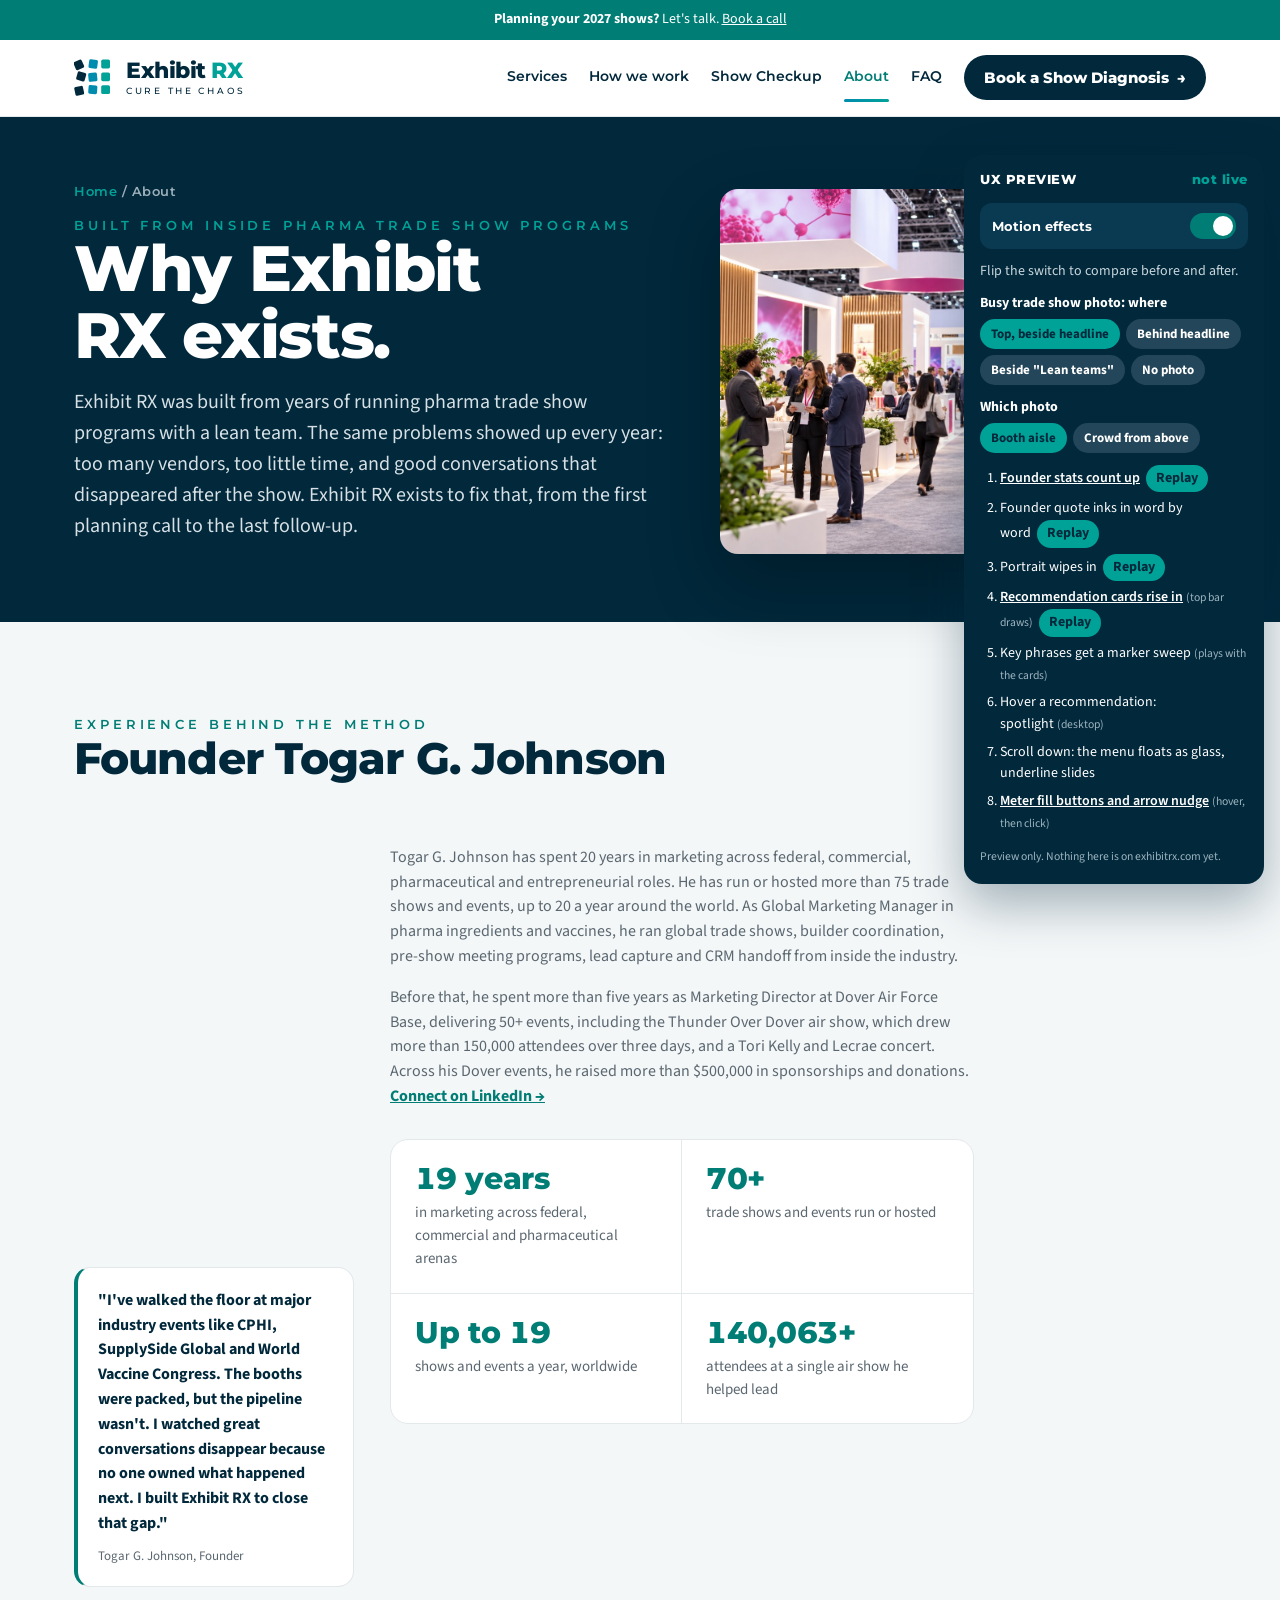
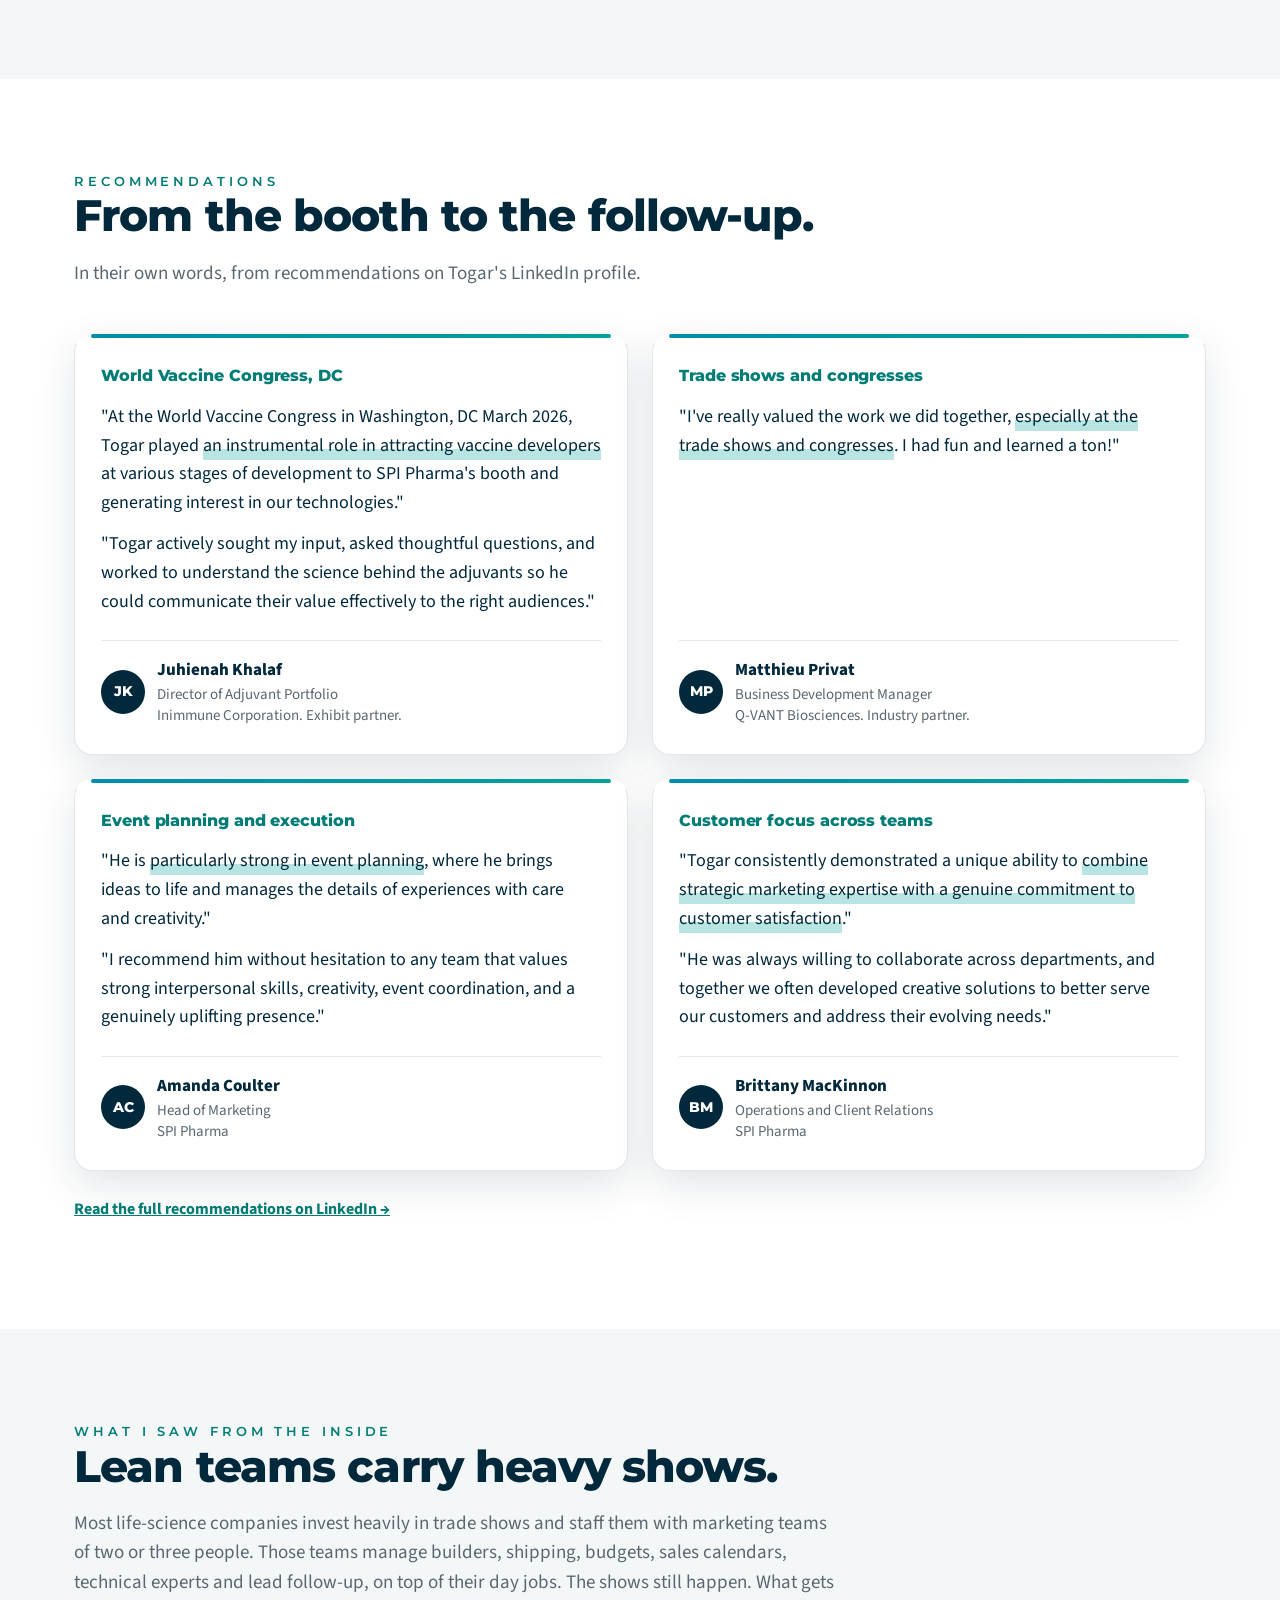
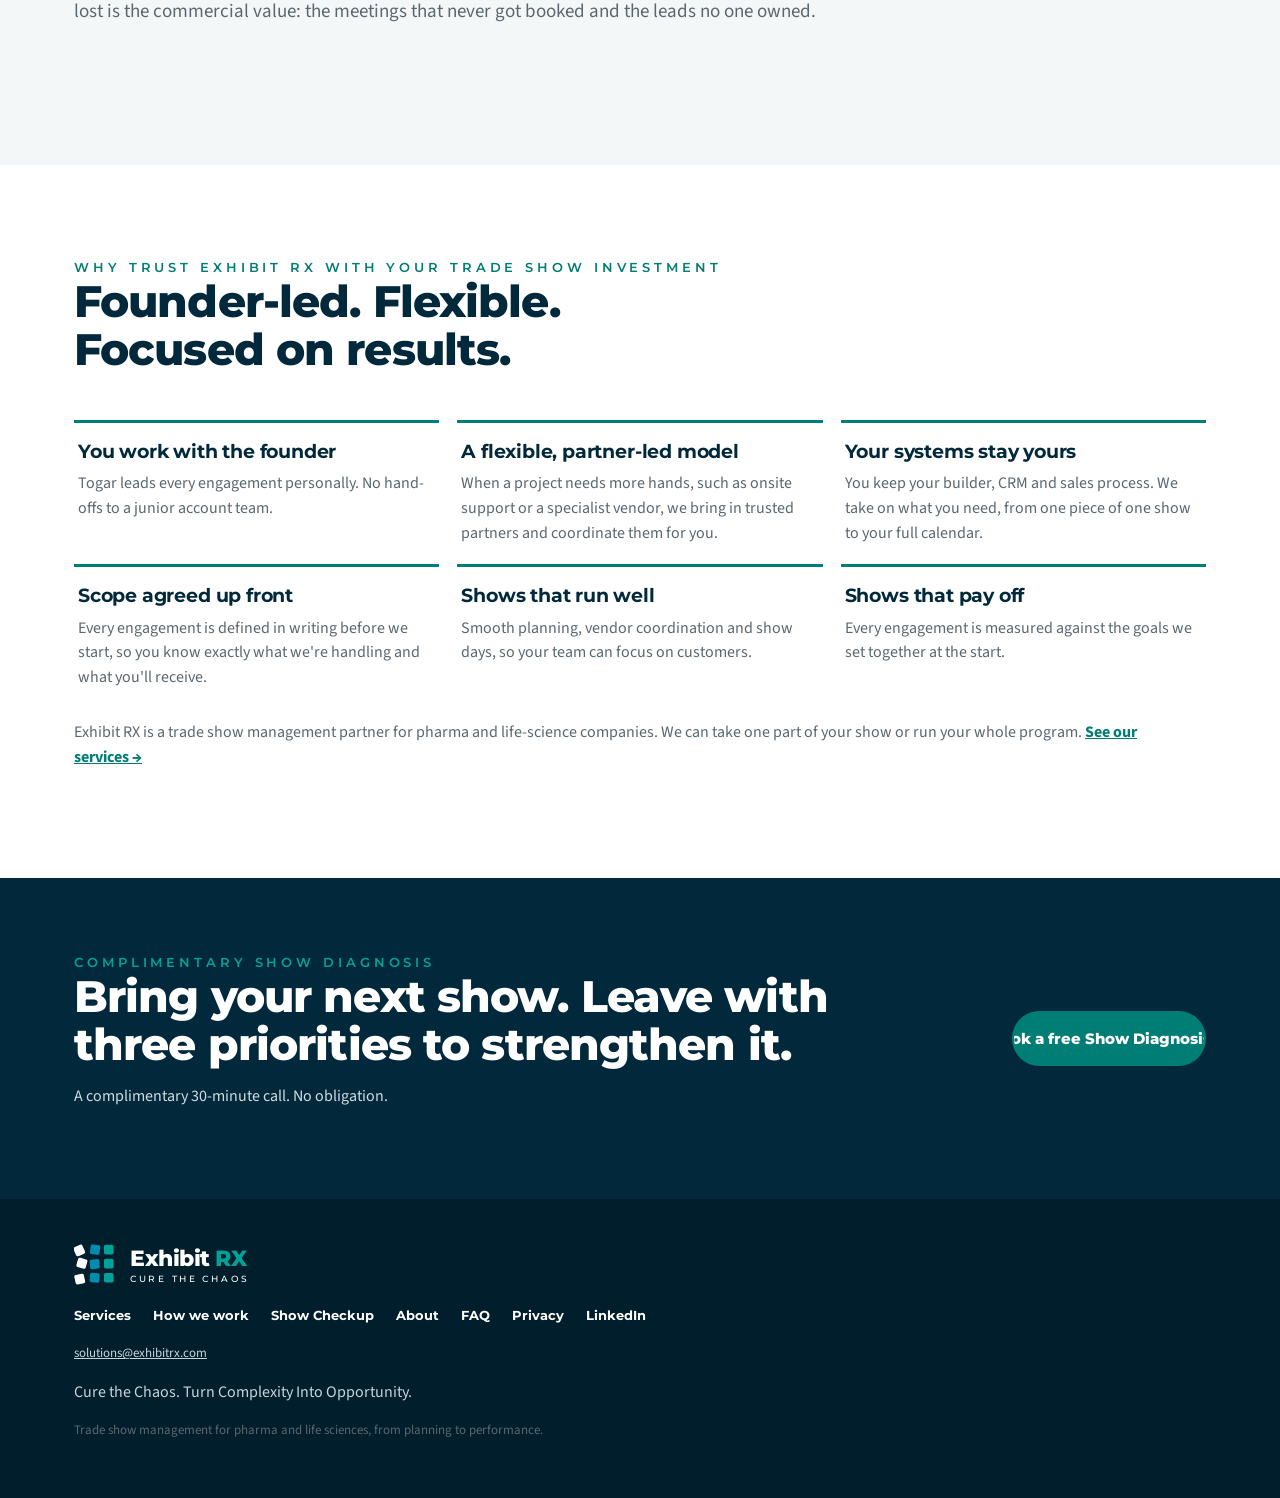
==== commit 429ce6dc: "Pre-launch audit: About nav booking link and footer email" ====
--- a/about.html
+++ b/about.html
@@ -63,7 +63,7 @@
     <a href="checkup.html">Show Checkup</a>
     <a href="about.html" class="active">About</a>
     <a href="index.html#faq">FAQ</a>
-    <a class="btn btn-dark" href="index.html#audit">Book a Show Diagnosis</a>
+    <a class="btn btn-dark" href="https://calendly.com/togarjohnson/exhibit-rx-discovery-call" target="_blank" rel="noopener">Book a Show Diagnosis</a>
   </div>
 </div></nav>
 
@@ -178,6 +178,7 @@
 <footer class="footer"><div class="wrap">
   <a class="logo" href="index.html" style="color:#fff"><svg width="44" height="44" aria-hidden="true"><use href="#erx-mark"/></svg><span>Exhibit <span style="color:var(--teal)">RX</span><span class="tag">Cure the Chaos</span></span></a>
   <div class="flinks"><a href="index.html#solutions">Services</a><a href="index.html#how">How we work</a><a href="checkup.html">Show Checkup</a><a href="about.html">About</a><a href="index.html#faq">FAQ</a><a href="privacy.html">Privacy</a><a href="https://www.linkedin.com/in/togarjohnson">LinkedIn</a></div>
+  <p class="small"><a href="mailto:solutions@exhibitrx.com" style="color:inherit">solutions@exhibitrx.com</a></p>
   <p>Cure the Chaos. Turn Complexity Into Opportunity.</p>
   <p class="small muted">Trade show management for pharma and life sciences, from planning to performance.</p>
 </div></footer>
--- a/css/styles.css
+++ b/css/styles.css
@@ -517,3 +517,10 @@
 /* Keep-list centered under the chaos animation */
 .keep-list.keep-center{margin:32px auto 0;text-align:center;max-width:none}
 .keep-list.keep-center span:last-child{display:block;font-size:.72em;margin-top:8px}
+
+/* Clean line breaks: no single words stranded on their own line */
+h1,h2,h3,.eyebrow,.btn,.hero-fit{text-wrap:balance}
+p,li,blockquote{text-wrap:pretty}
+.ln{display:block}
+@media (min-width:600px){.btn{white-space:nowrap}}
+@media (min-width:901px){.whygrid.why4{grid-template-columns:repeat(4,1fr)}}
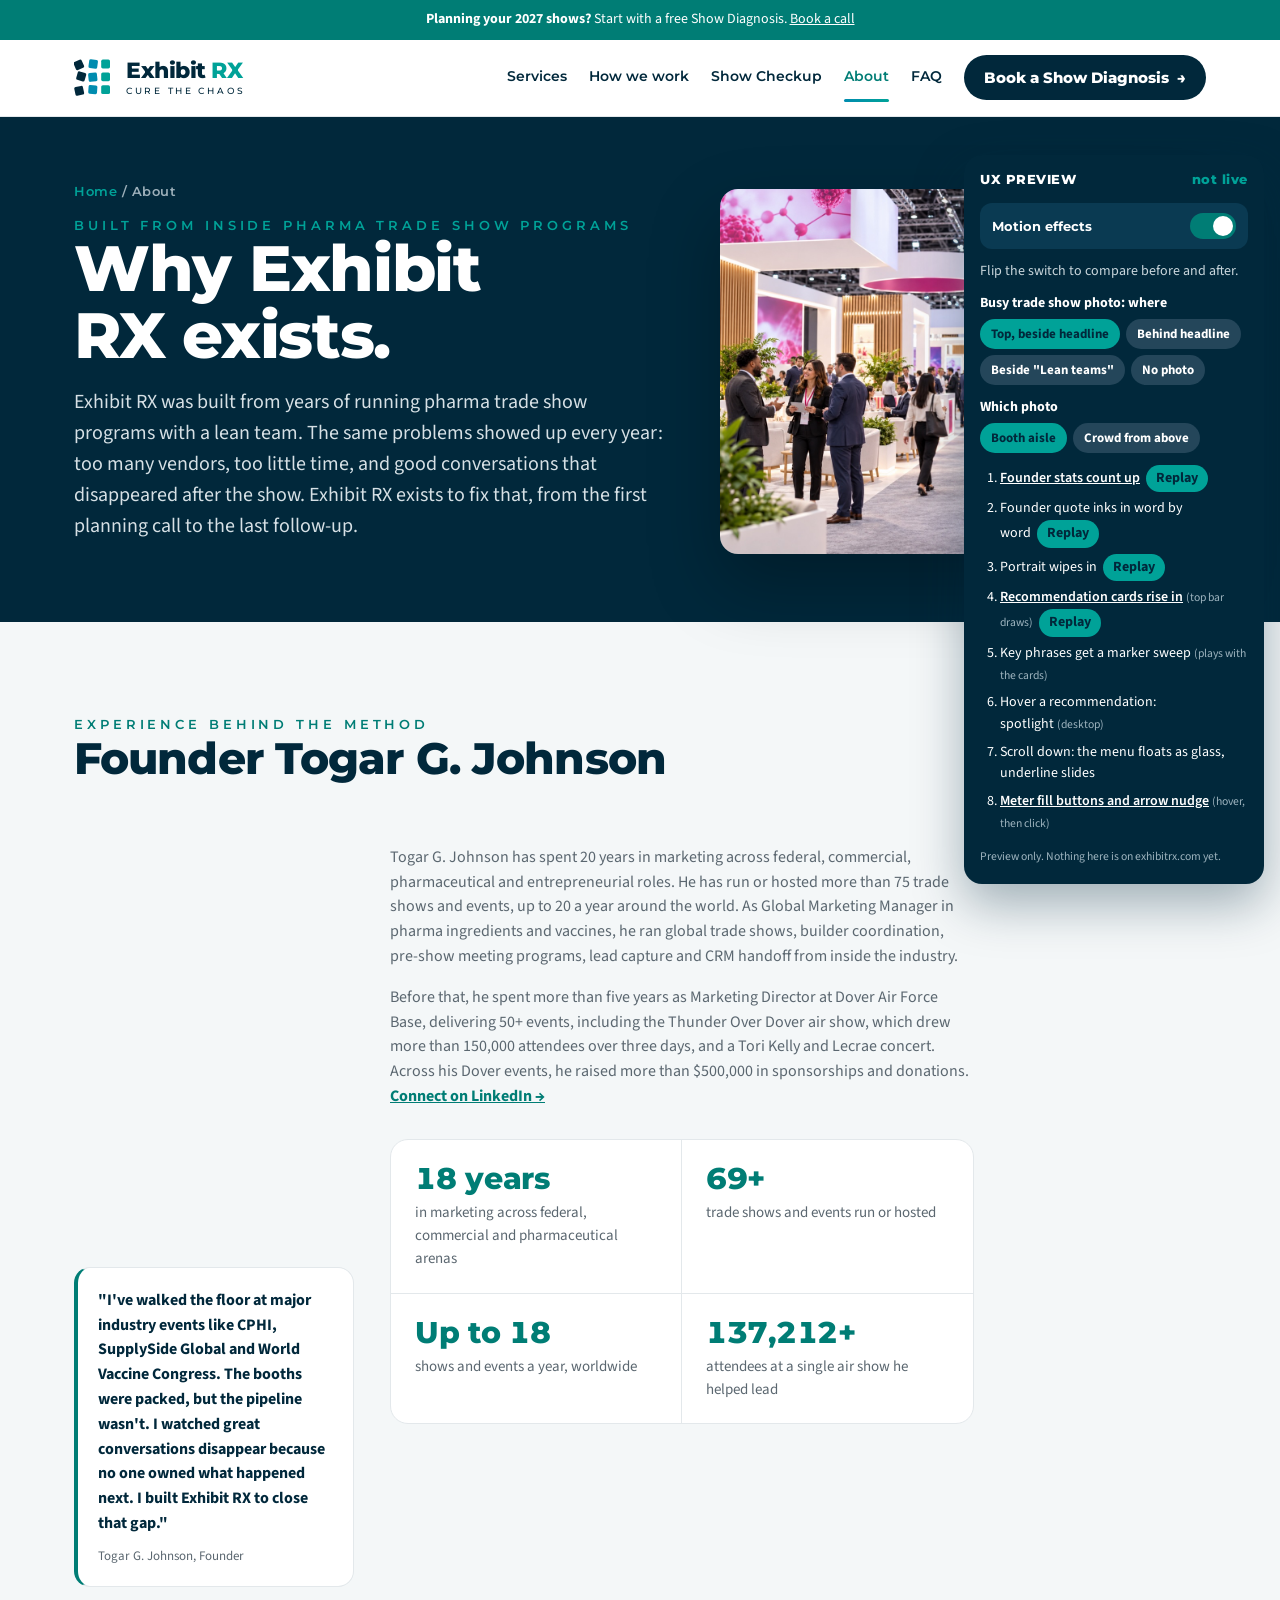
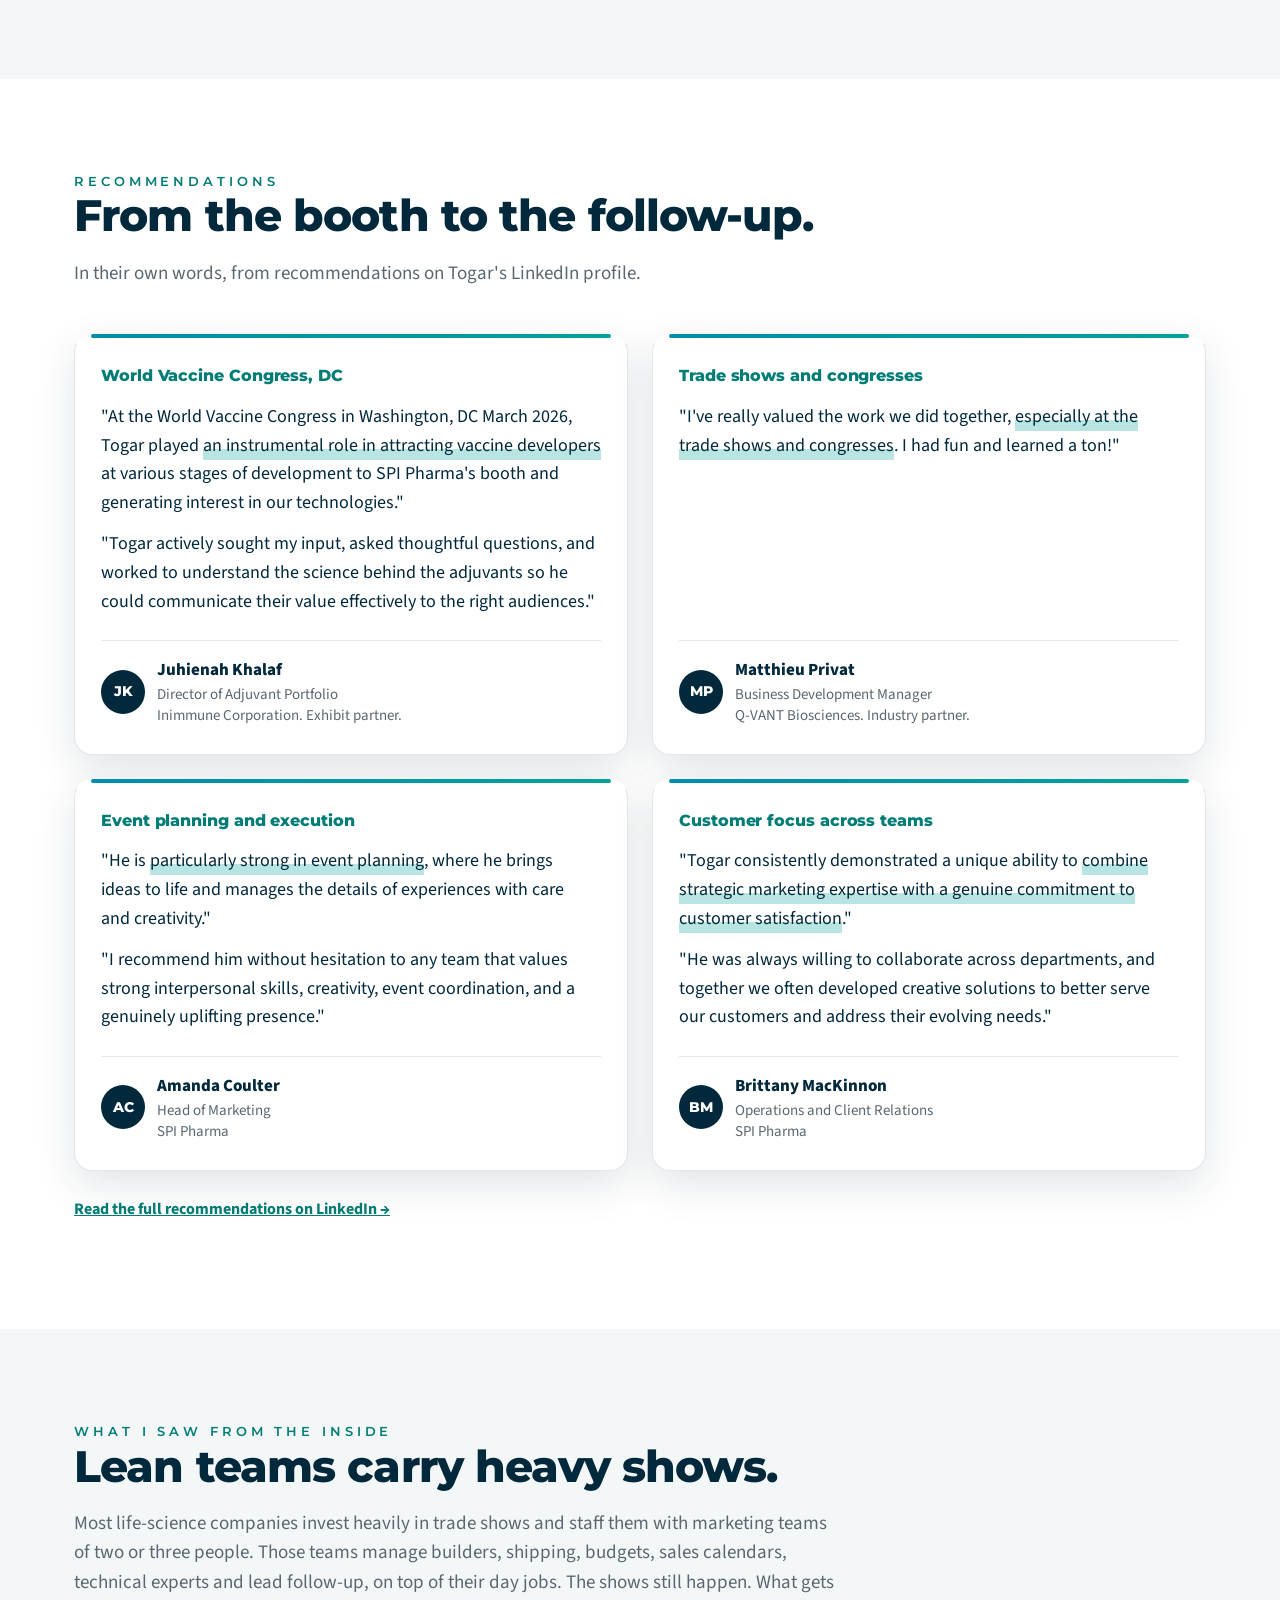
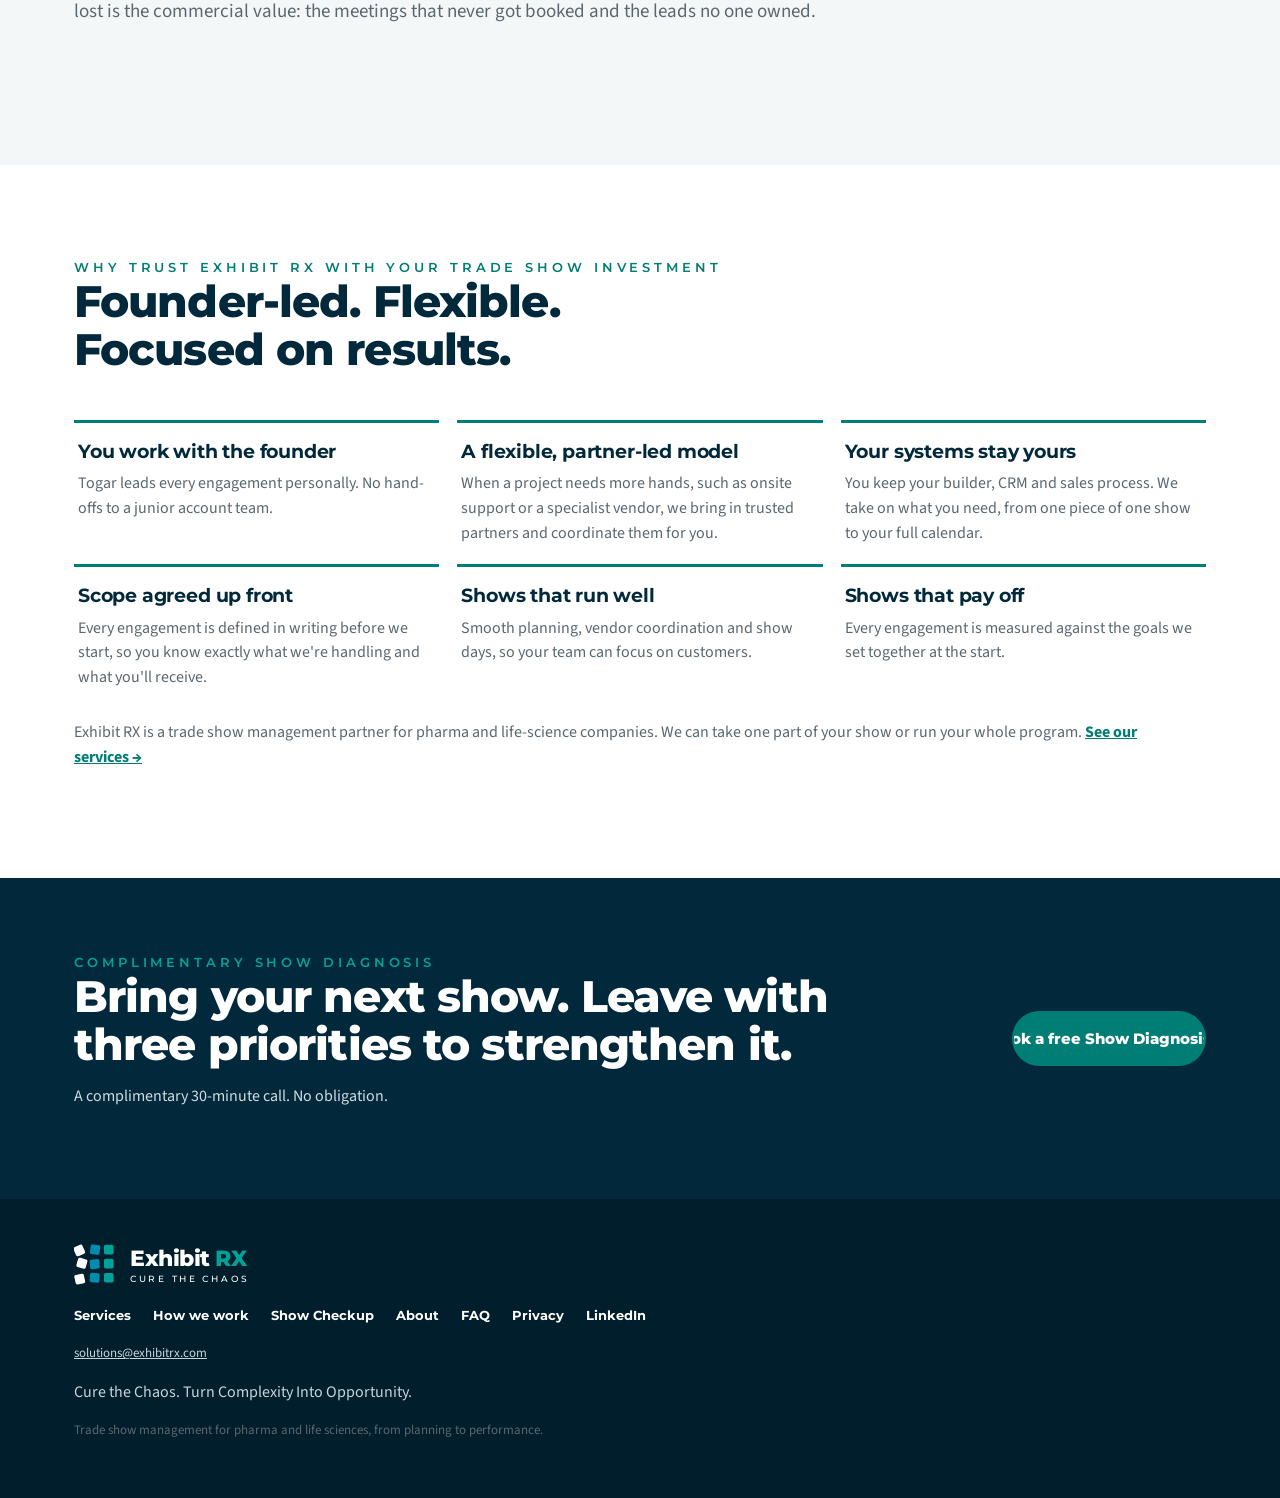
==== commit cd8832e0: "About: banner to Show Diagnosis" ====
--- a/about.html
+++ b/about.html
@@ -54,7 +54,7 @@
     <rect x="68" y="68" width="22" height="22" rx="4" fill="#00A298"/>
   </symbol>
 </svg>
-<div class="topbar"><strong>Planning your 2027 shows?</strong> Let's talk. <a href="https://calendly.com/togarjohnson/exhibit-rx-intro-call" target="_blank" rel="noopener">Book a call</a></div>
+<div class="topbar"><strong>Planning your 2027 shows?</strong> Start with a free Show Diagnosis. <a href="https://calendly.com/togarjohnson/exhibit-rx-discovery-call" target="_blank" rel="noopener">Book a call</a></div>
 <nav class="nav"><div class="wrap navin">
   <a class="logo" href="index.html" style="color:var(--navy)"><svg width="40" height="40" aria-hidden="true"><use href="#erx-mark"/></svg><span>Exhibit <span style="color:var(--teal)">RX</span><span class="tag">Cure the Chaos</span></span></a>
   <div class="navlinks">
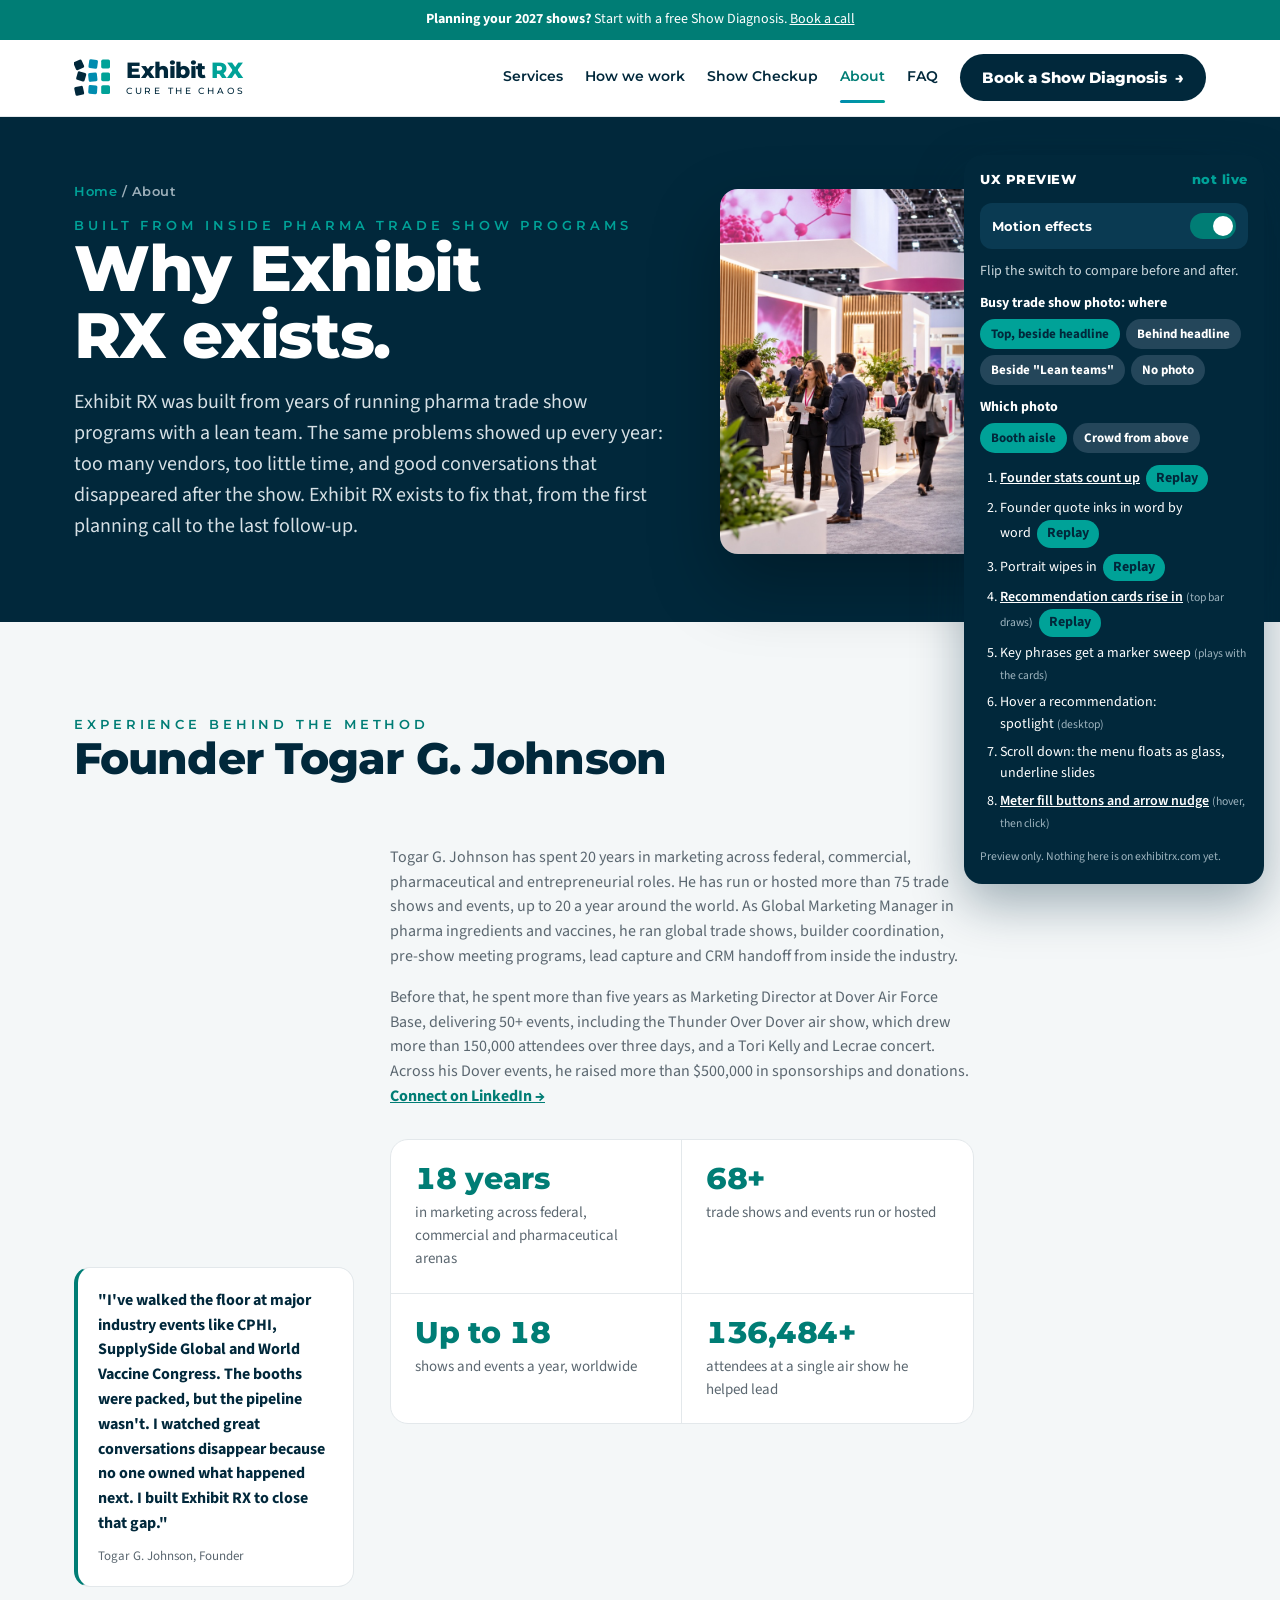
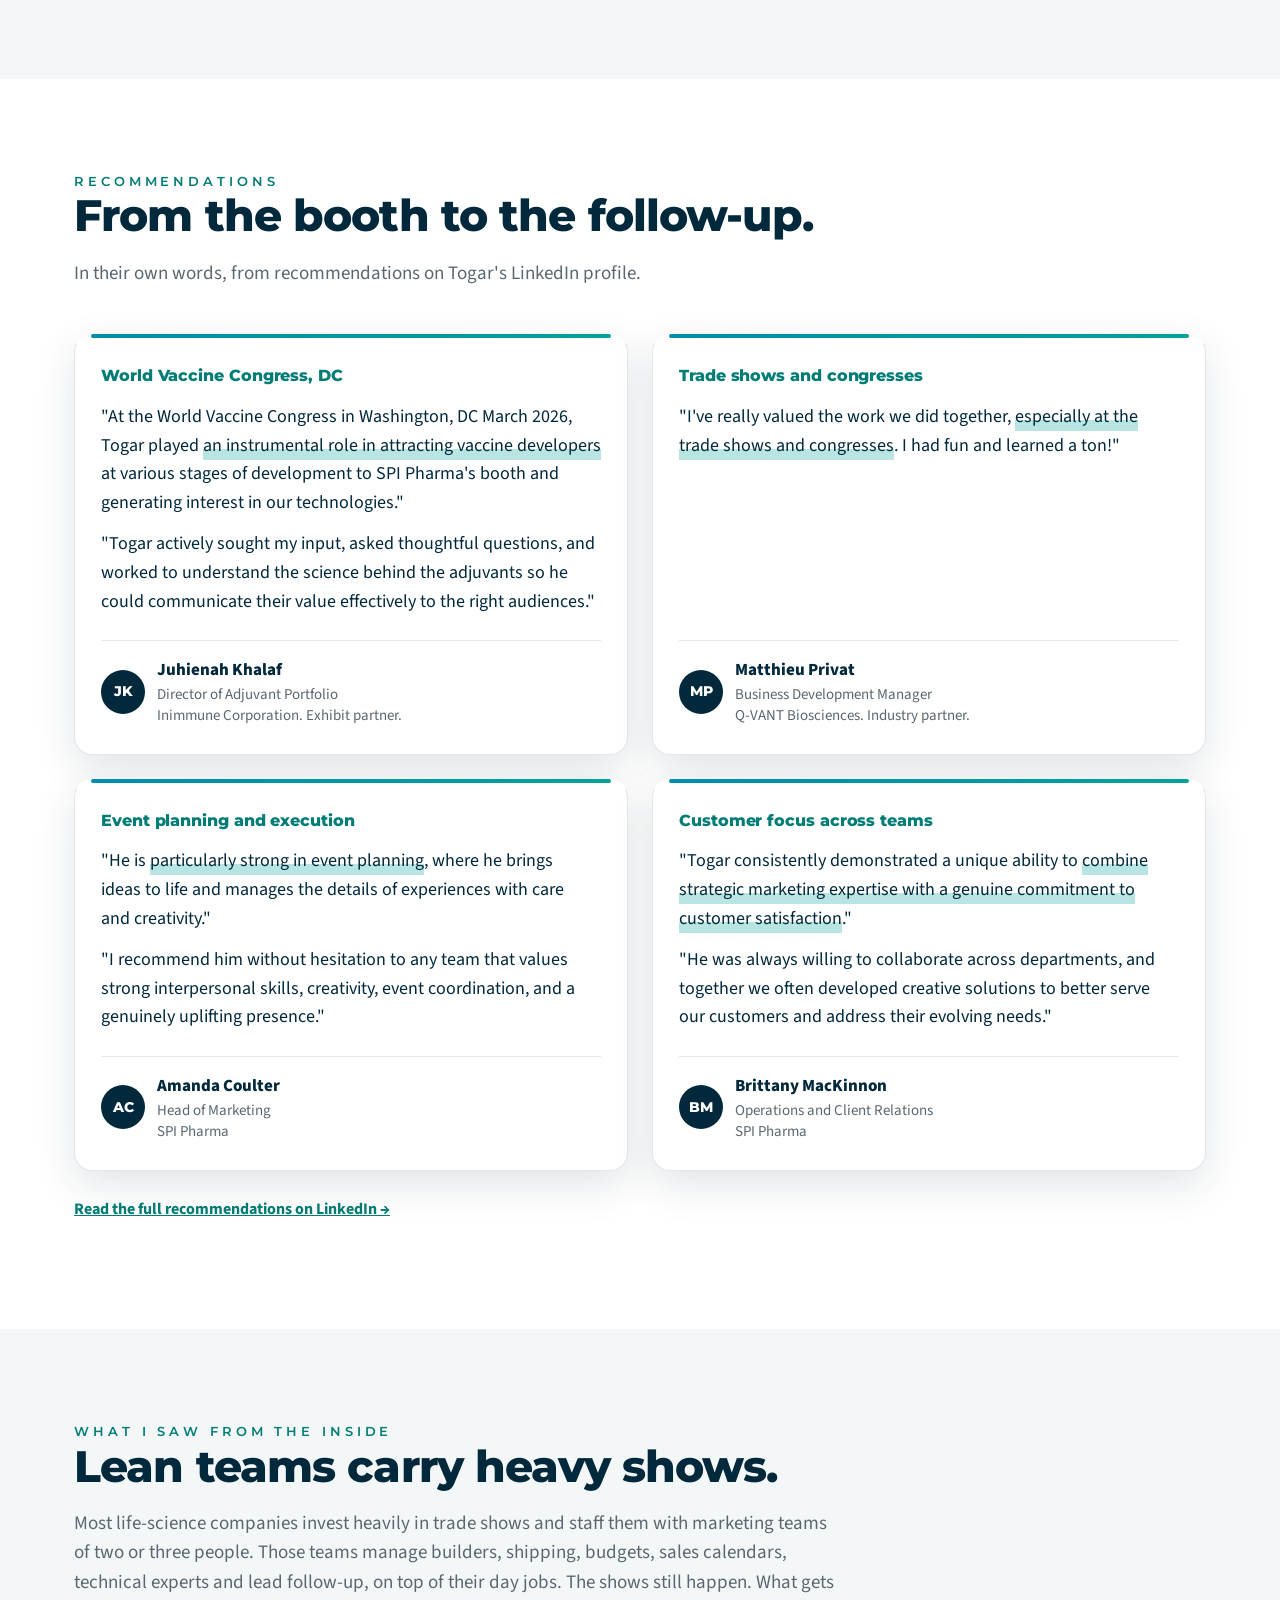
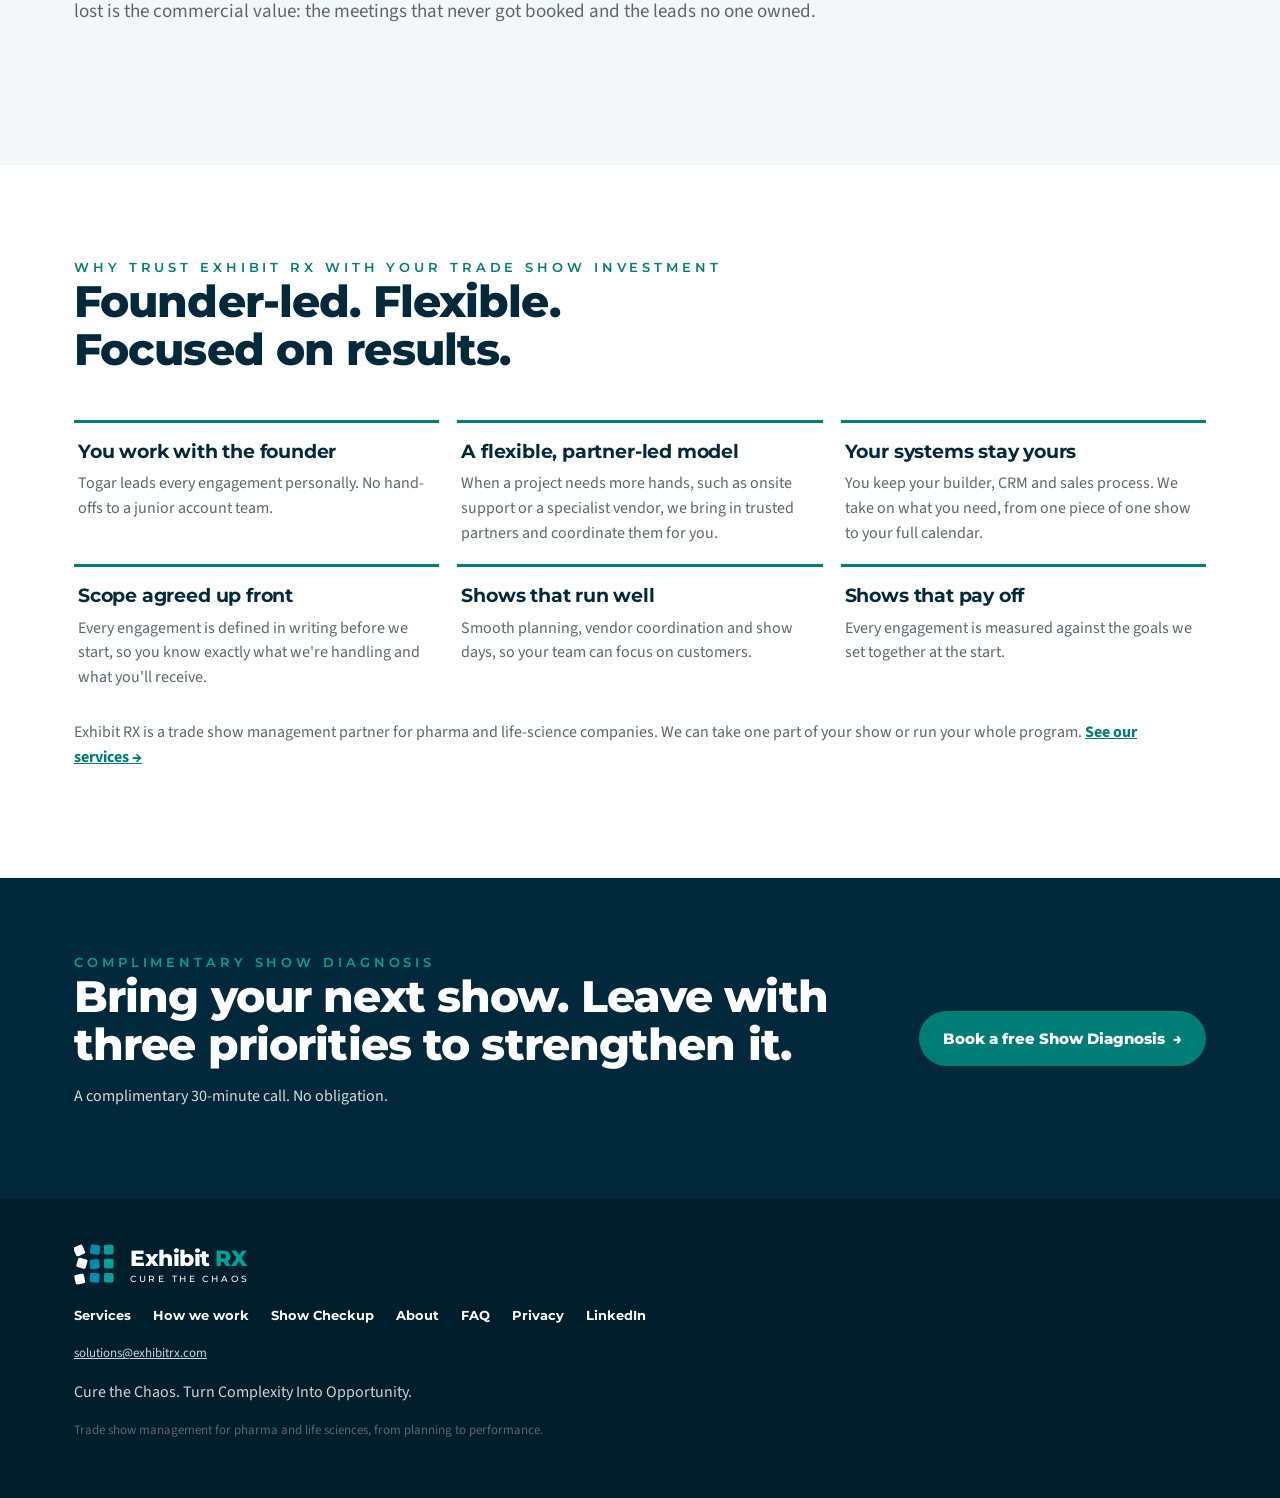
==== commit 5d39cb54: "Mobile menu on all pages, Health Check button, 6 challenge cards" ====
--- a/about.html
+++ b/about.html
@@ -219,5 +219,6 @@
 })();
 </script>
 <script defer src="/_vercel/insights/script.js"></script>
+<script src="scripts/nav.js"></script>
 </body>
 </html>
--- a/css/styles.css
+++ b/css/styles.css
@@ -524,3 +524,54 @@
 .ln{display:block}
 @media (min-width:600px){.btn{white-space:nowrap}}
 @media (min-width:901px){.whygrid.why4{grid-template-columns:repeat(4,1fr)}}
+@media (min-width:600px){.btn{flex-shrink:0}}
+/* Rotating recommendations (home page) */
+.qrot{margin:24px 0 0;background:#fff;border-left:4px solid var(--teal2);border-radius:0 14px 14px 0;padding:22px 24px 16px;box-shadow:0 6px 20px rgba(1,40,59,.06)}
+.qrot-track{display:grid}
+.qrot-slide{grid-area:1/1;margin:0;display:flex;flex-direction:column;justify-content:flex-start;gap:16px;opacity:0;visibility:hidden;transition:opacity 1s ease-in-out,visibility 0s linear 1s}
+.qrot-slide.is-on{opacity:1;visibility:visible;transition:opacity 1.2s ease-in-out 1s,visibility 0s linear 1s}
+.qrot blockquote{margin:0;font-size:18px;line-height:1.55;color:var(--navy)}
+.qrot figcaption{display:flex;gap:12px;align-items:center}
+.qrot-init{flex:0 0 40px;width:40px;height:40px;border-radius:50%;background:var(--navy);color:#fff;display:flex;align-items:center;justify-content:center;font-family:Montserrat,Arial,sans-serif;font-weight:800;font-size:13px}
+.qrot-name{display:block;font-weight:800;font-size:16px;color:var(--navy);line-height:1.3}
+.qrot-role{display:block;font-size:14px;color:var(--slate);line-height:1.35}
+.qrot-foot{display:flex;align-items:center;margin-top:16px}
+.qrot-pause{position:absolute;width:1px;height:1px;padding:0;margin:-1px;overflow:hidden;clip:rect(0 0 0 0);white-space:nowrap;border:0}
+.qrot-pause:focus-visible{position:static;width:auto;height:auto;margin:0 14px 0 0;clip:auto;overflow:visible;font:inherit;font-size:14px;font-weight:700;color:var(--navy);background:#fff;border:1px solid var(--cloud);border-radius:99px;padding:4px 12px;outline:2px solid var(--teal2);outline-offset:2px}
+.qrot-more{font-size:14px;font-weight:700;color:var(--teal2);white-space:nowrap;text-decoration:none}
+.qrot-more:hover{text-decoration:underline}
+@media(max-width:520px){.qrot{padding:18px 18px 14px}.qrot blockquote{font-size:17px}}
+/* Option: large faint quotation mark in place of the teal left border */
+.qrot{position:relative;overflow:hidden}
+.qrot.qmark{border-left:0;border-radius:14px;padding:58px 28px 18px}
+.qrot.qmark::before{content:"\201C";position:absolute;left:18px;top:-6px;font-family:Georgia,"Times New Roman",serif;font-size:150px;line-height:1;color:var(--teal2);opacity:.16;pointer-events:none}
+.qrot.qmark .qrot-track,.qrot.qmark .qrot-foot{position:relative}
+@media (prefers-reduced-motion: reduce){.qrot-slide,.qrot-slide.is-on{transition:none}}
+/* Founding Client urgency: red badge on the home page band, red "Limited spots available." on the program page */
+.founding-band{--brick:#A93226}
+.urg-badge{display:inline-block;margin-left:10px;padding:3px 10px;border-radius:99px;background:var(--brick);color:#fff;font-size:11px;font-weight:800;letter-spacing:.12em;vertical-align:2px;white-space:nowrap}
+.fc-hero .urg-inline{color:#FF6B5E}
+
+/* Nav "Book a Show Diagnosis" pill: even padding and white text on hover on every page
+   (the plain nav-link rules were stripping its side padding and turning its text green on green) */
+.navlinks .btn{padding:10px 20px}
+.navlinks .btn-dark,.navlinks .btn-dark:hover{color:#fff;border-color:transparent}
+
+/* Mobile menu (900px and narrower) */
+.navtoggle{display:none}
+@media(max-width:900px){
+  .navtoggle{display:inline-flex;align-items:center;gap:8px;min-height:44px;padding:8px 14px;border:1px solid var(--cloud);border-radius:999px;background:#fff;color:var(--navy);font:700 14px Montserrat,Arial,sans-serif;cursor:pointer}
+  .navtoggle:focus-visible{outline:2px solid var(--teal2);outline-offset:2px}
+  .navtoggle-bars{display:inline-flex;flex-direction:column;gap:4px;width:18px}
+  .navtoggle-bars i{display:block;height:2px;border-radius:2px;background:currentColor;transition:transform .25s ease,opacity .2s ease}
+  .nav-open .navtoggle-bars i:nth-child(1){transform:translateY(6px) rotate(45deg)}
+  .nav-open .navtoggle-bars i:nth-child(2){opacity:0}
+  .nav-open .navtoggle-bars i:nth-child(3){transform:translateY(-6px) rotate(-45deg)}
+  /* the open panel hangs from the full-width nav bar */
+  .nav.nav-open .navin{position:static}
+  .nav.nav-open .navlinks{display:flex;position:absolute;top:100%;left:0;right:0;flex-direction:column;align-items:stretch;gap:0;padding:6px 24px 20px;background:#fff;border-bottom:1px solid var(--cloud);box-shadow:0 18px 30px rgba(1,40,59,.12);font-size:17px}
+  .nav.nav-open.ux-float .navlinks{top:calc(100% + 8px);border:1px solid var(--cloud);border-radius:18px}
+  .nav.nav-open .navlinks a:not(.btn){padding:14px 2px;border-bottom:1px solid var(--cloud)!important}
+  .nav.nav-open .navlinks .btn{margin-top:16px;padding:14px 20px;justify-content:center}
+  .nav.nav-open .navlinks .ux-bar{display:none}
+}
--- a/css/ux.css
+++ b/css/ux.css
@@ -10,7 +10,10 @@
 .ux-on .btn-primary:hover::before,.ux-on .btn-dark:hover::before,.ux-on .btn-primary:focus-visible::before,.ux-on .btn-dark:focus-visible::before{transform:scaleX(1)}
 .ux-on .hero .btn-primary:hover,.ux-on .cta .btn-primary:hover{color:var(--navy);background:var(--teal2)}
 /* keep the nav button text white on hover (the plain nav link hover was turning it green on green) */
-.ux-on .navlinks .btn-dark{padding:9px 18px}
+/* no border on filled buttons: the hover fill sits inside the border, which left a dark ring around the green pill.
+   Padding grows by the old 2px border so every button keeps its exact size. */
+.ux-on .btn-primary,.ux-on .btn-dark{border-width:0;padding:16px 24px}
+.ux-on .navlinks .btn-dark{padding:12px 22px}
 .ux-on .navlinks .btn-dark,.ux-on .navlinks .btn-dark:hover{color:#fff;border-color:transparent}
 /* the click: quick press down, springy release, and a ring that pops outward */
 .ux-on .btn-primary:active,.ux-on .btn-dark:active{transform:scale(.95)!important;transition-duration:.08s}
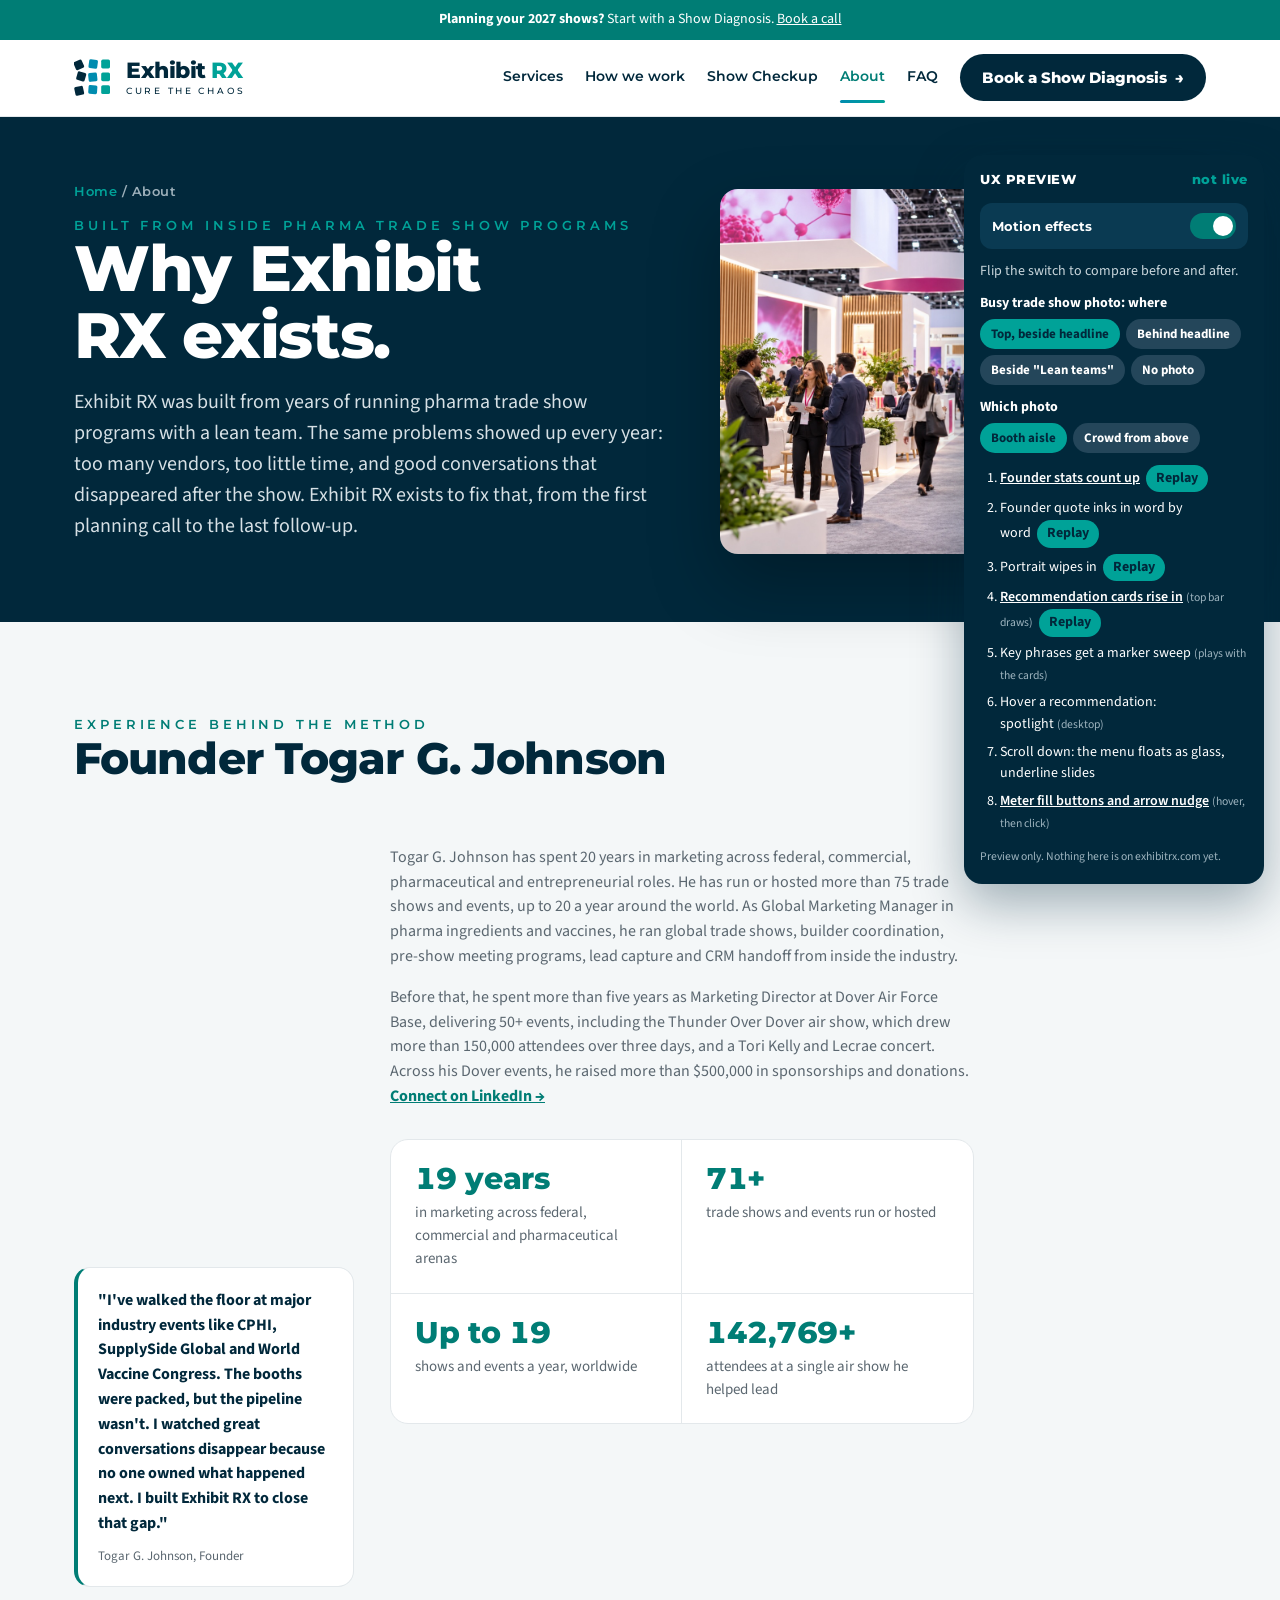
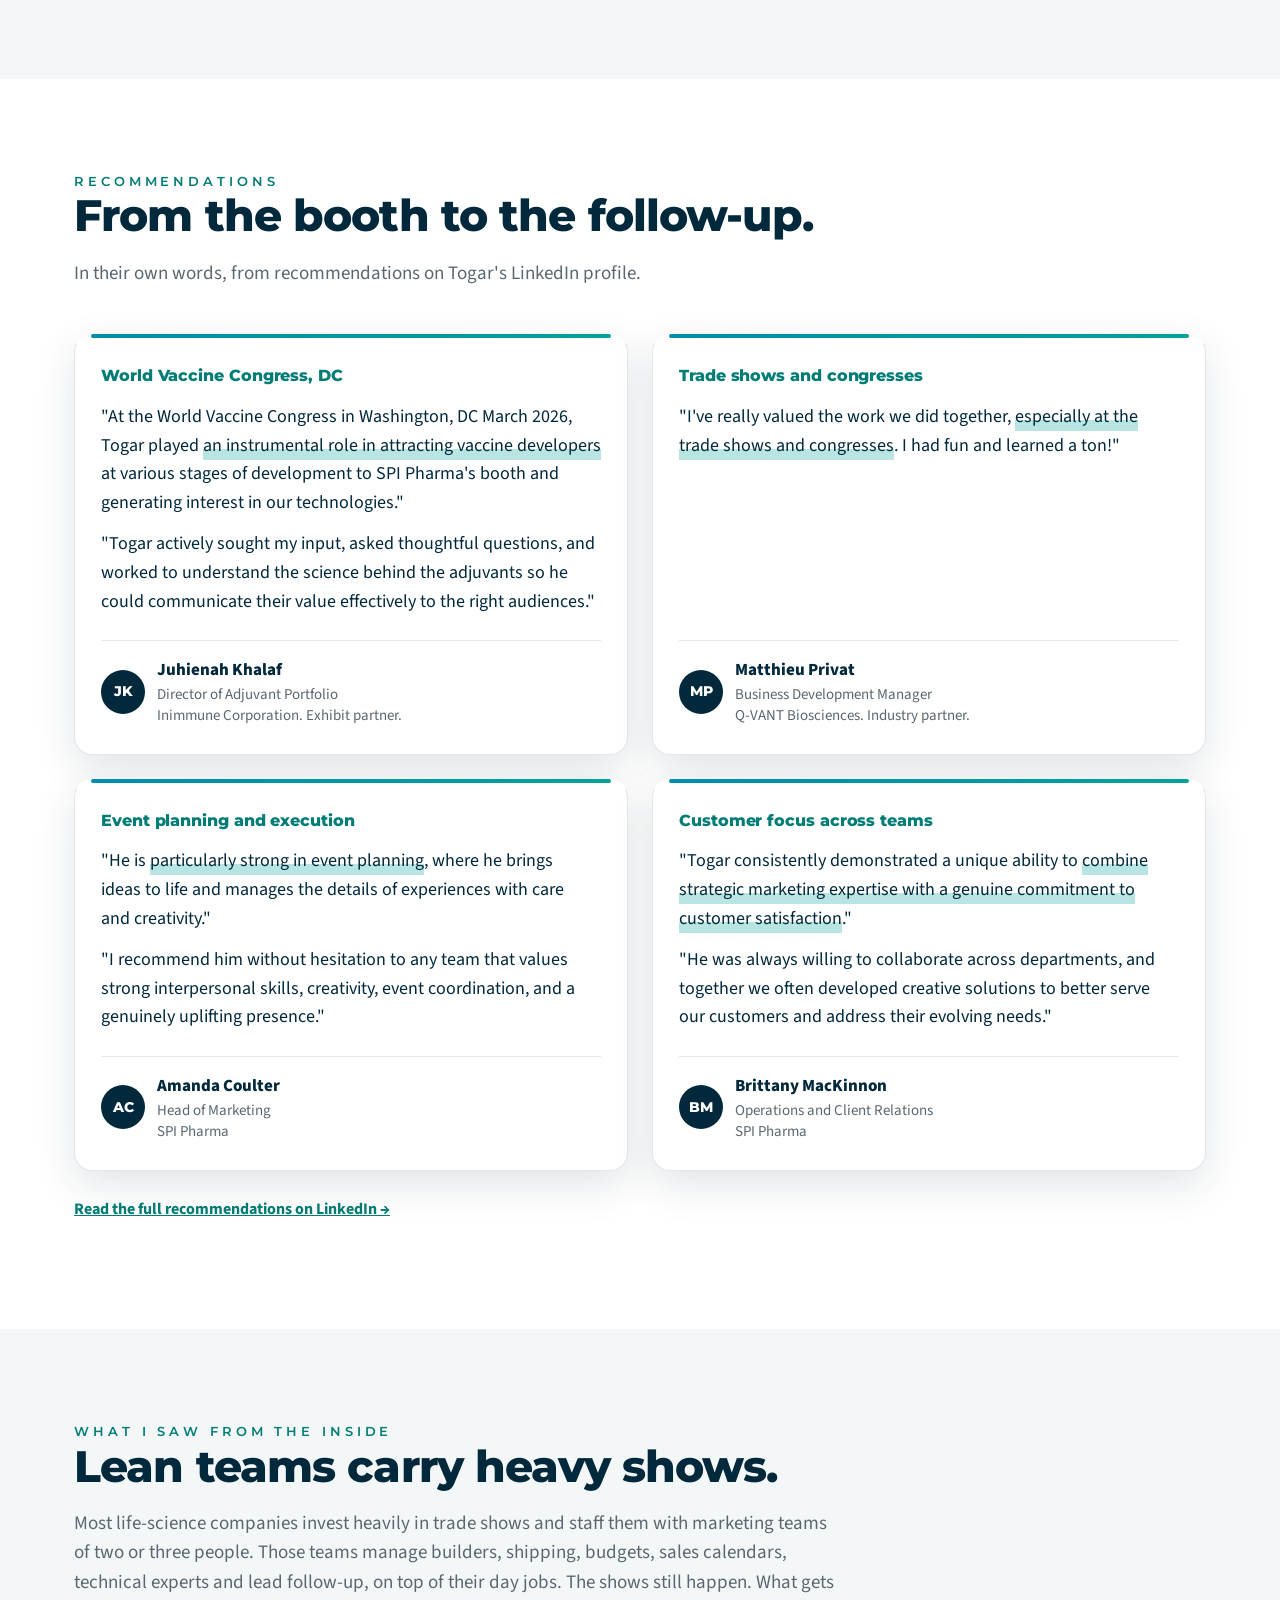
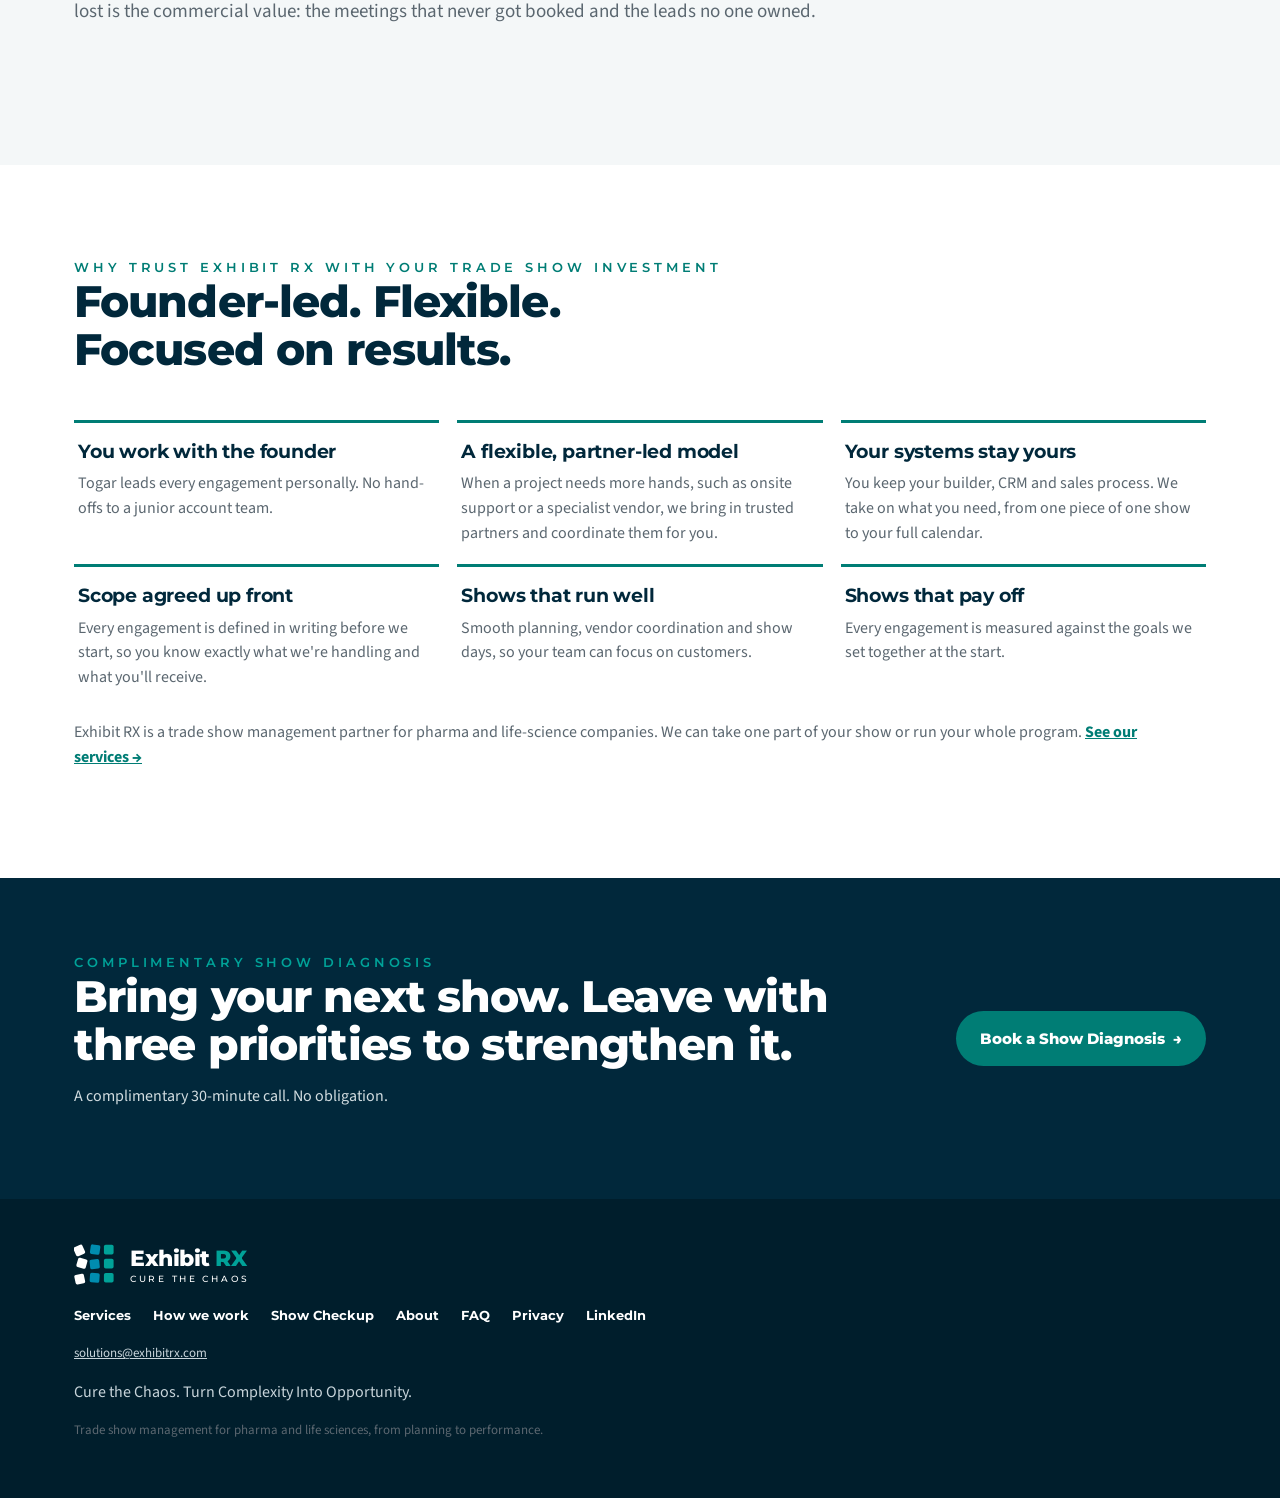
==== commit 67556d74: "After-show card goes to Show Checkup; remove free wording" ====
--- a/about.html
+++ b/about.html
@@ -54,7 +54,7 @@
     <rect x="68" y="68" width="22" height="22" rx="4" fill="#00A298"/>
   </symbol>
 </svg>
-<div class="topbar"><strong>Planning your 2027 shows?</strong> Start with a free Show Diagnosis. <a href="https://calendly.com/togarjohnson/exhibit-rx-discovery-call" target="_blank" rel="noopener">Book a call</a></div>
+<div class="topbar"><strong>Planning your 2027 shows?</strong> Start with a Show Diagnosis. <a href="https://calendly.com/togarjohnson/exhibit-rx-discovery-call" target="_blank" rel="noopener">Book a call</a></div>
 <nav class="nav"><div class="wrap navin">
   <a class="logo" href="index.html" style="color:var(--navy)"><svg width="40" height="40" aria-hidden="true"><use href="#erx-mark"/></svg><span>Exhibit <span style="color:var(--teal)">RX</span><span class="tag">Cure the Chaos</span></span></a>
   <div class="navlinks">
@@ -172,7 +172,7 @@
 
 <section class="cta" id="audit"><div class="wrap cta-in">
   <div><div class="eyebrow" style="color:var(--teal)">Complimentary Show Diagnosis</div><h2>Bring your next show. Leave with three priorities to strengthen it.</h2><p style="color:#D1DCE0">A complimentary 30-minute call. No obligation.</p></div>
-  <a class="btn btn-primary" href="https://calendly.com/togarjohnson/exhibit-rx-discovery-call" target="_blank" rel="noopener">Book a free Show Diagnosis</a>
+  <a class="btn btn-primary" href="https://calendly.com/togarjohnson/exhibit-rx-discovery-call" target="_blank" rel="noopener">Book a Show Diagnosis</a>
 </div></section>
 
 <footer class="footer"><div class="wrap">
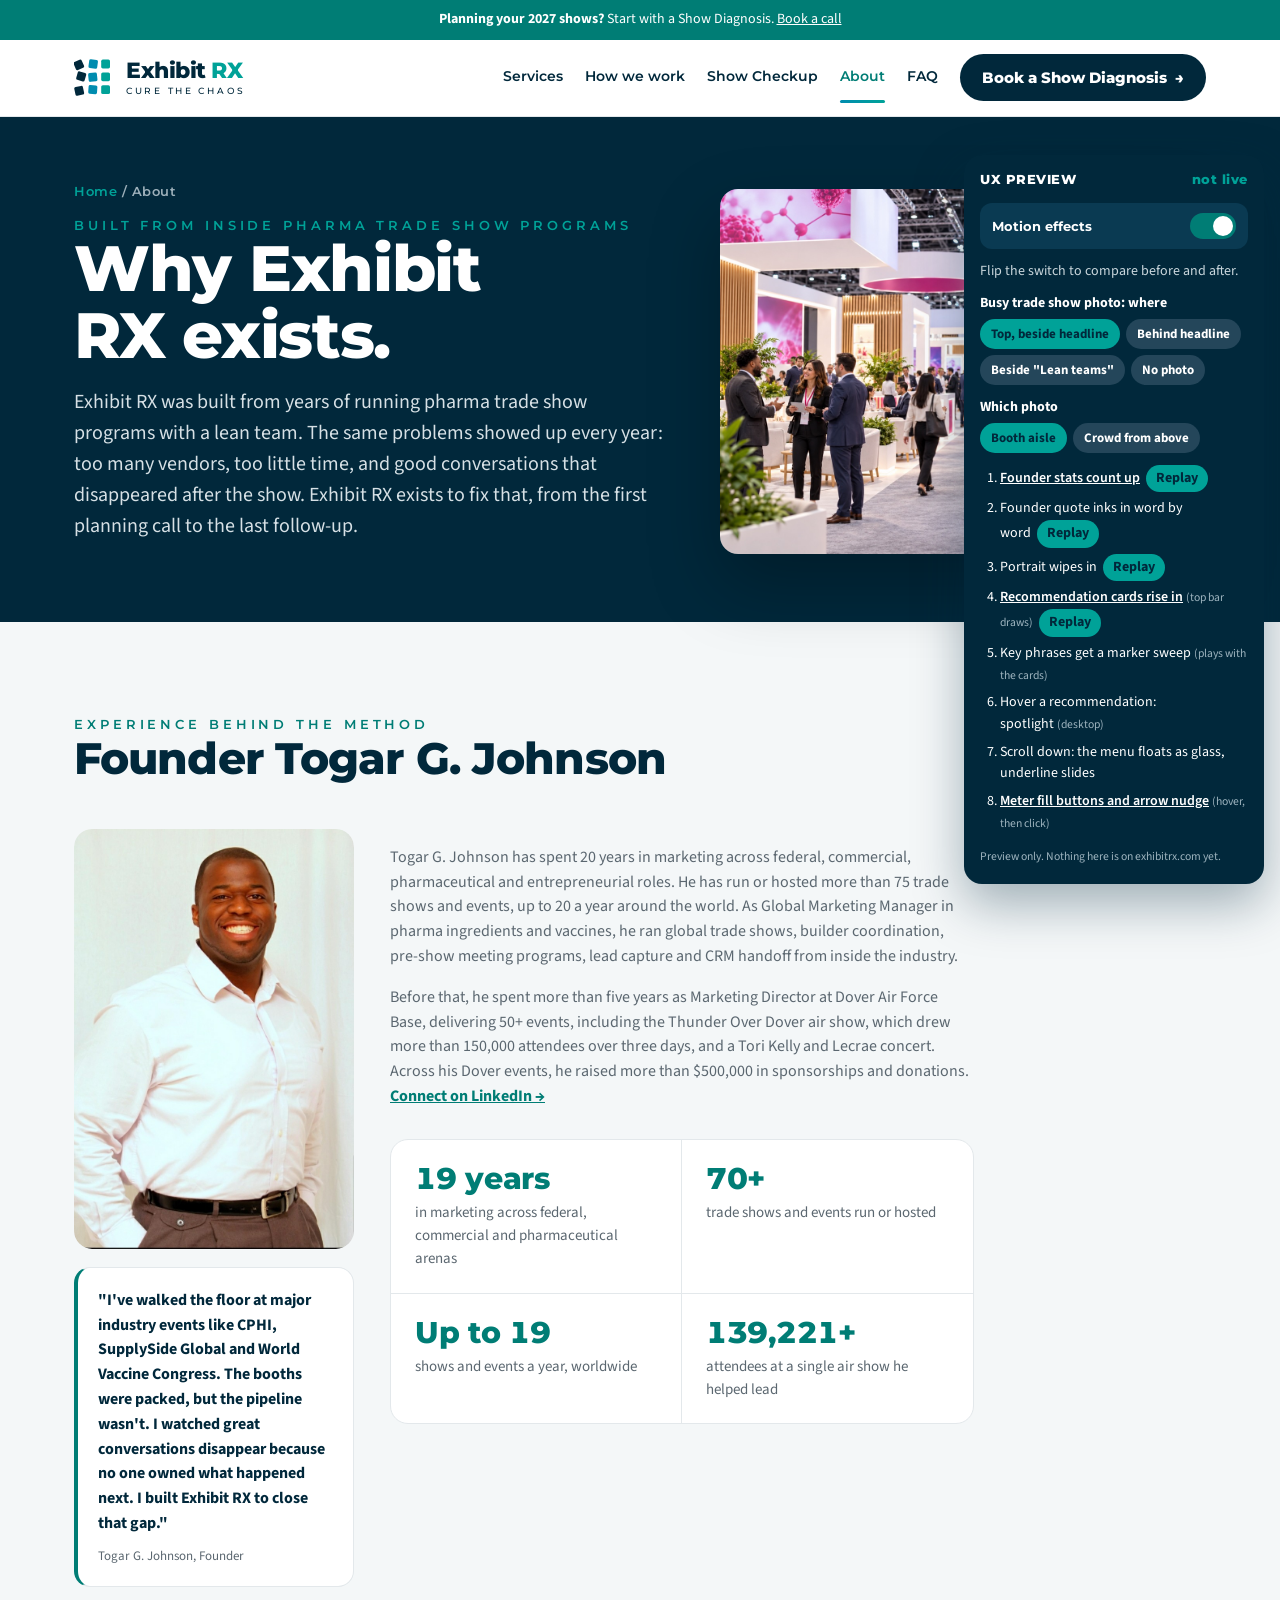
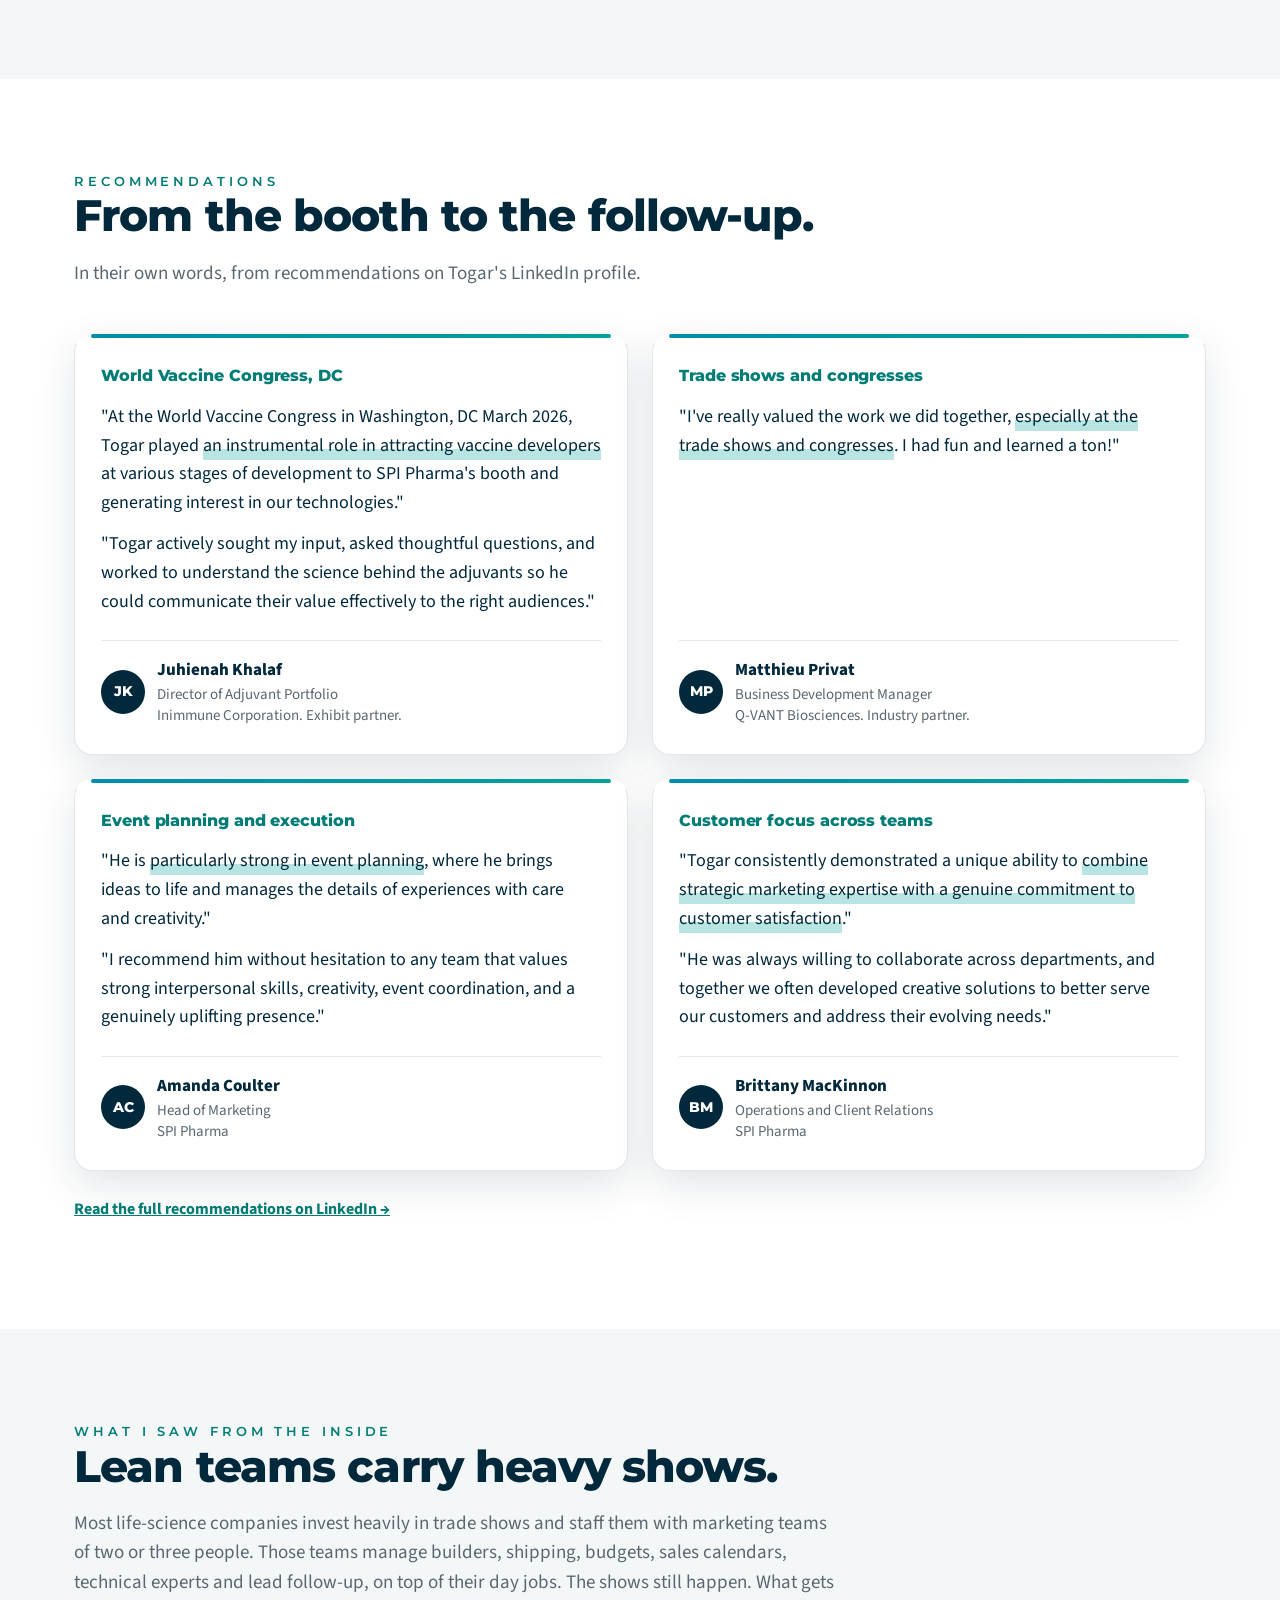
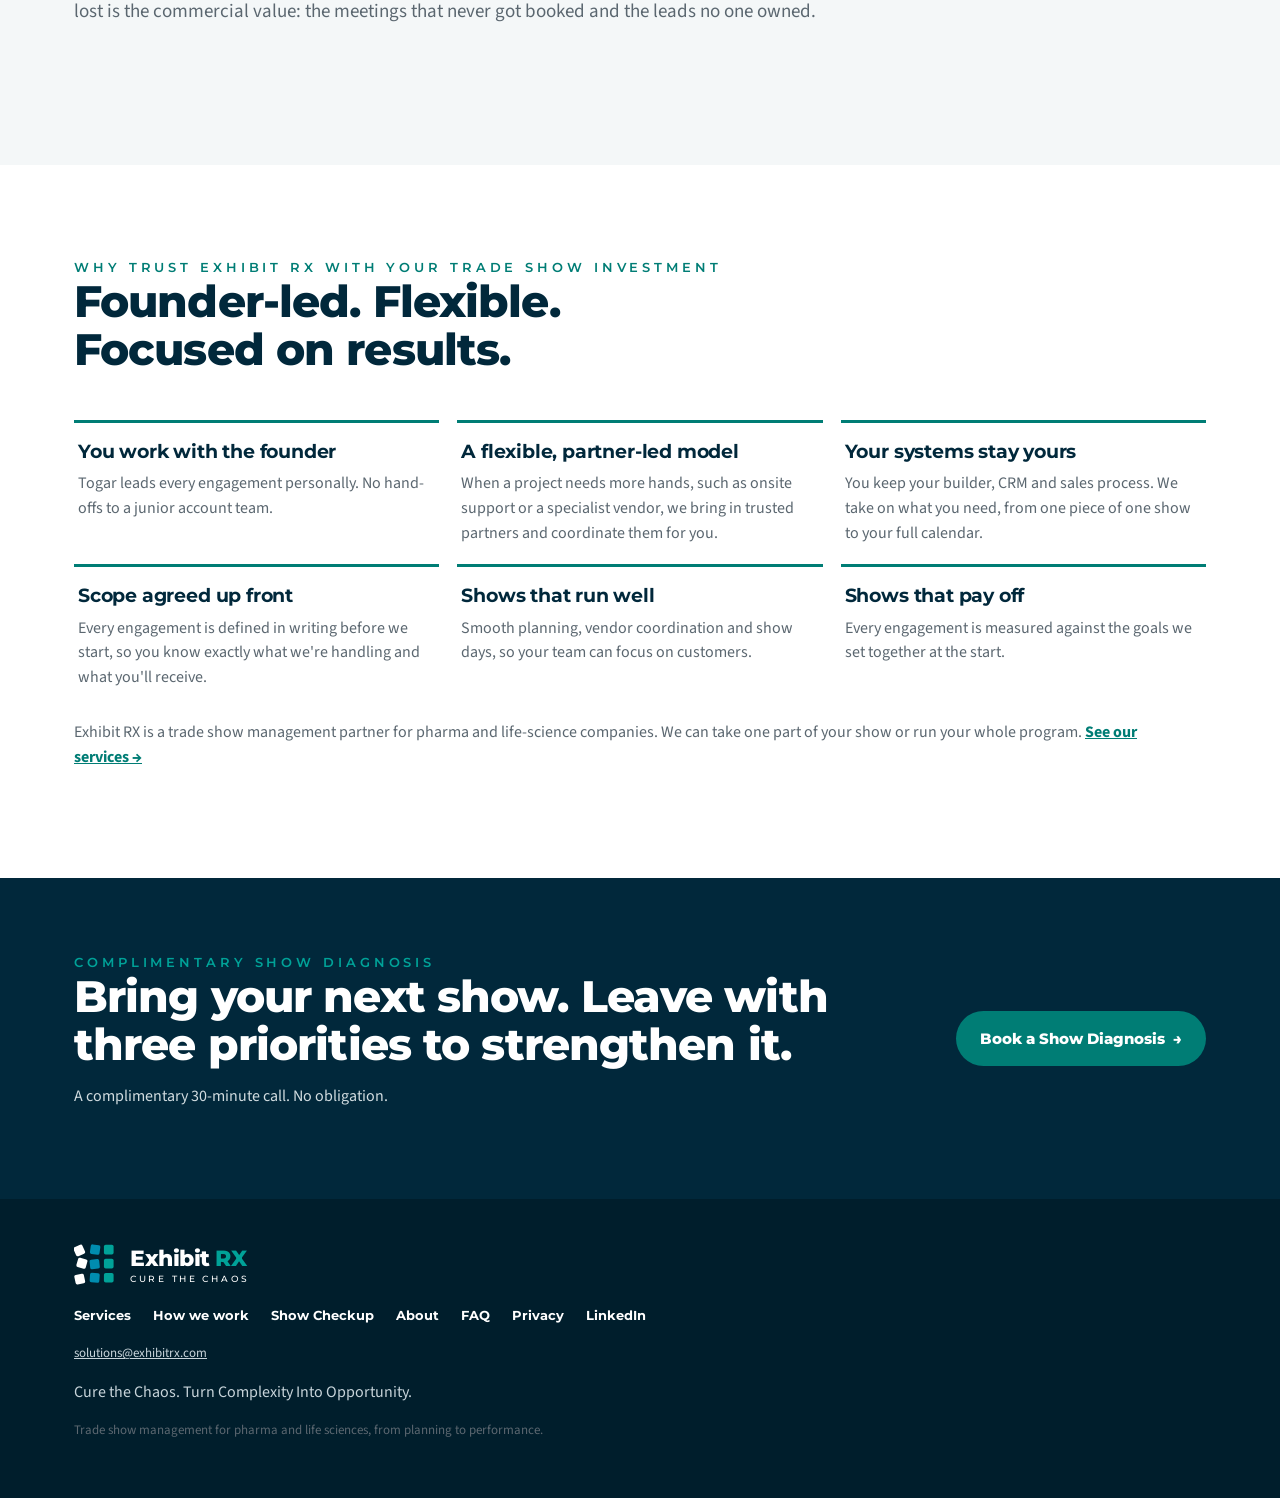
==== commit 8387af6a: "Add Google Analytics 4 tag (G-JRV4RDNP2F) to all pages Also list Google Analytics on the privacy pag" ====
--- a/about.html
+++ b/about.html
@@ -1,6 +1,14 @@
 <!doctype html>
 <html lang="en">
 <head>
+<!-- Google tag (gtag.js) -->
+<script async src="https://www.googletagmanager.com/gtag/js?id=G-JRV4RDNP2F"></script>
+<script>
+  window.dataLayer = window.dataLayer || [];
+  function gtag(){dataLayer.push(arguments);}
+  gtag('js', new Date());
+  gtag('config', 'G-JRV4RDNP2F');
+</script>
 <meta charset="utf-8" />
 <meta name="viewport" content="width=device-width, initial-scale=1" />
 <title>About Exhibit RX | Trade Show Management for Pharma and Life Sciences</title>
